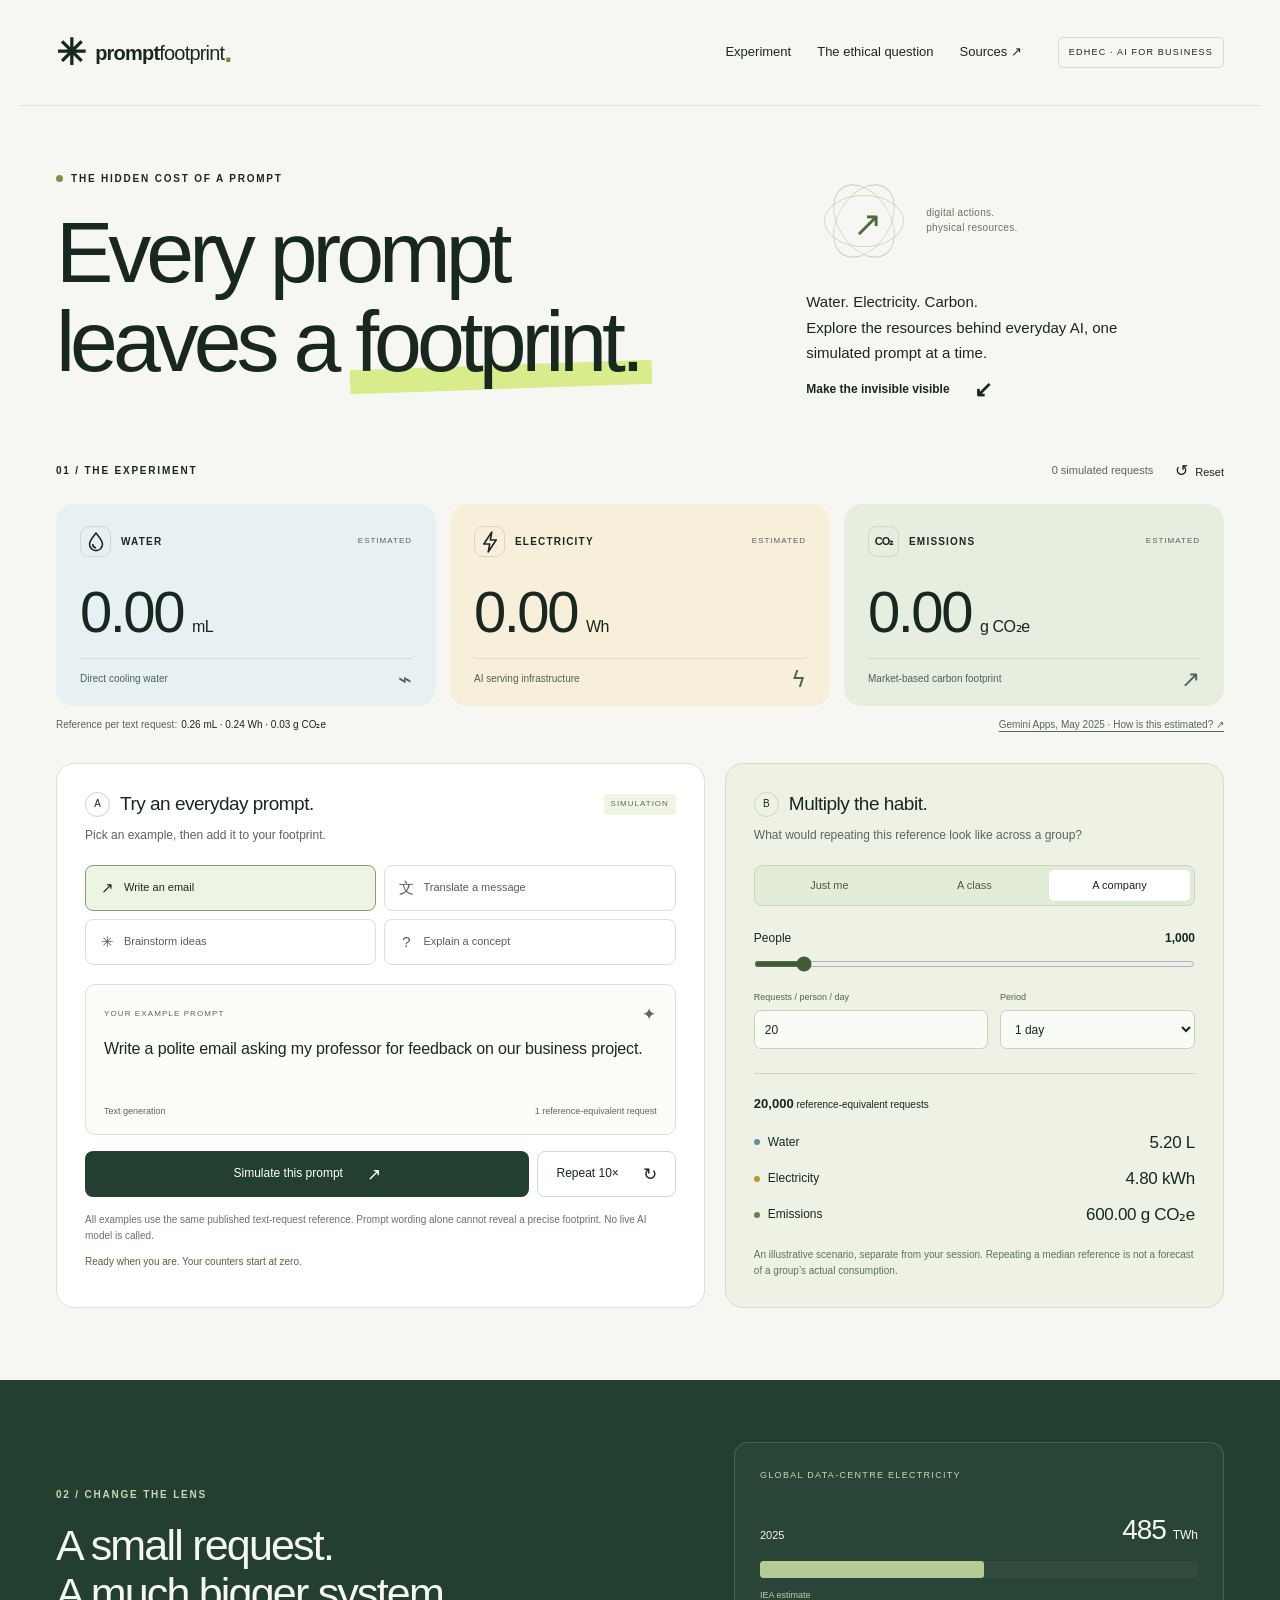
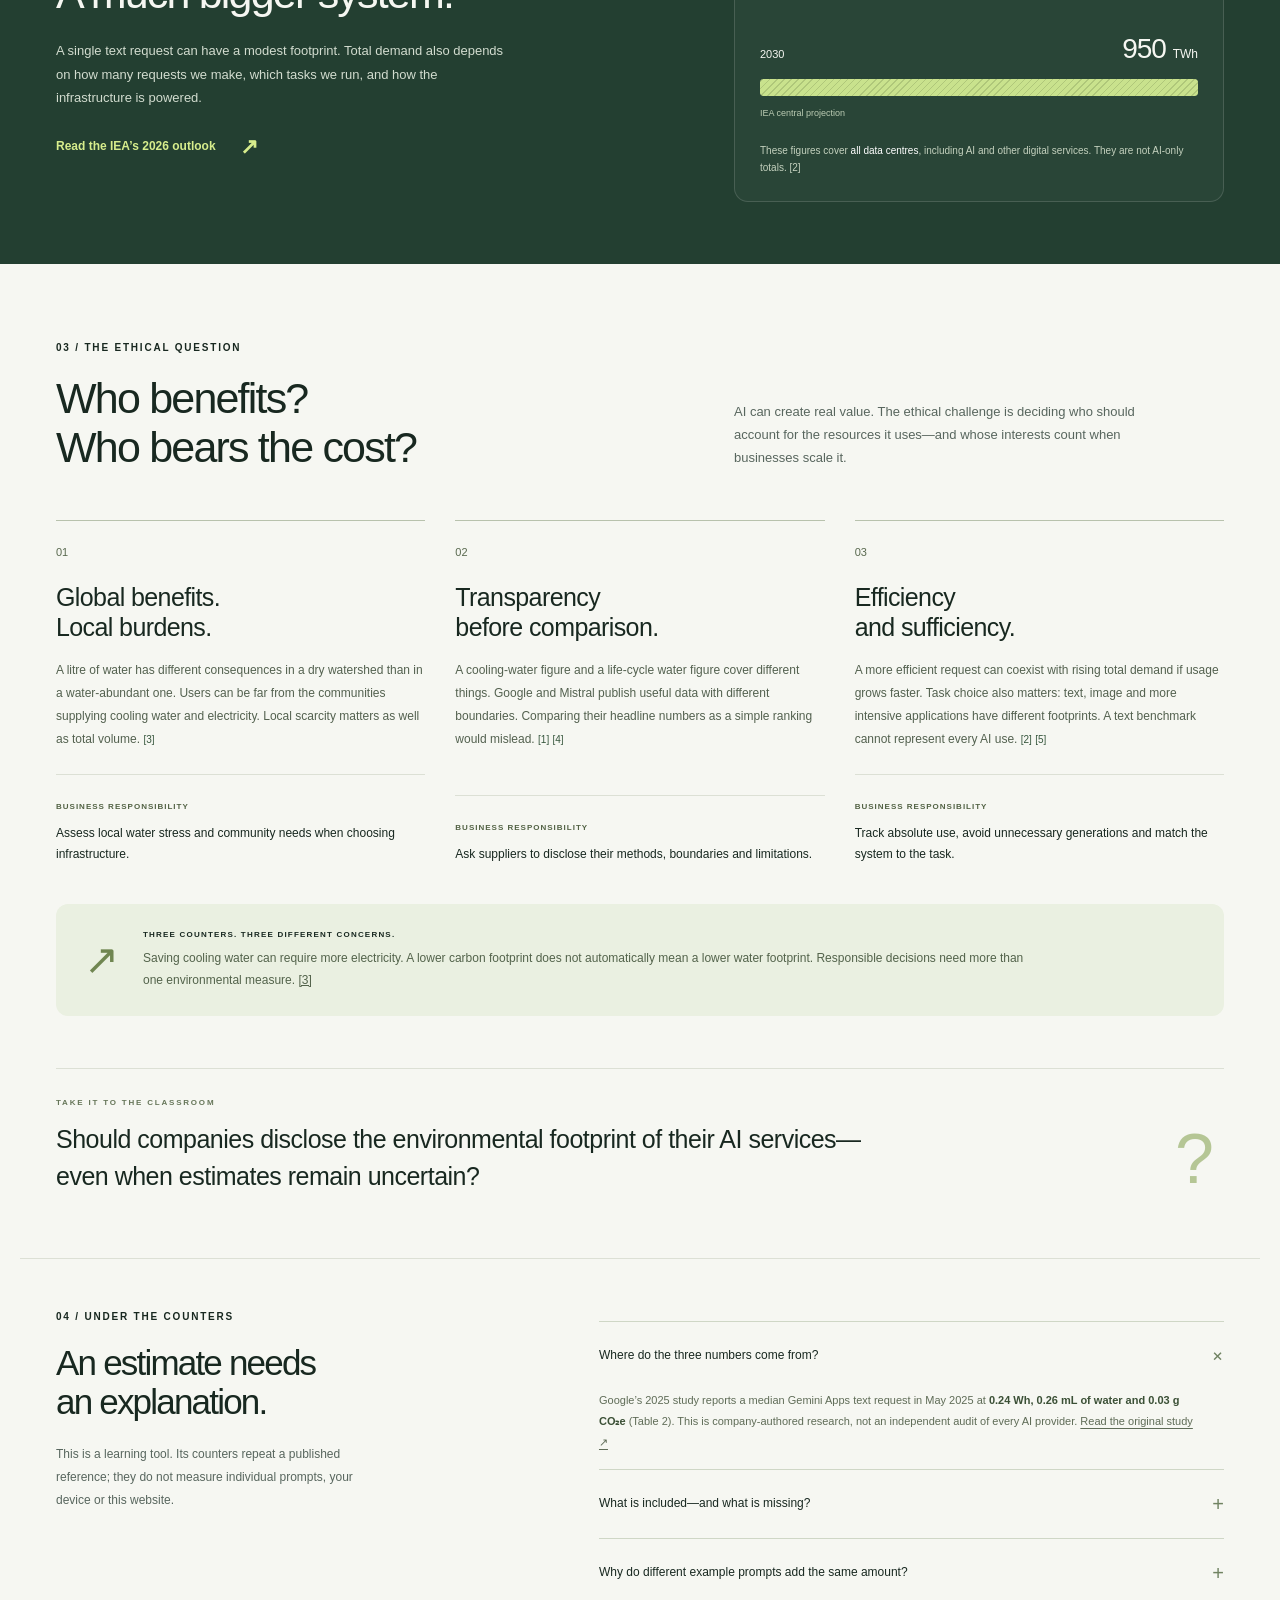
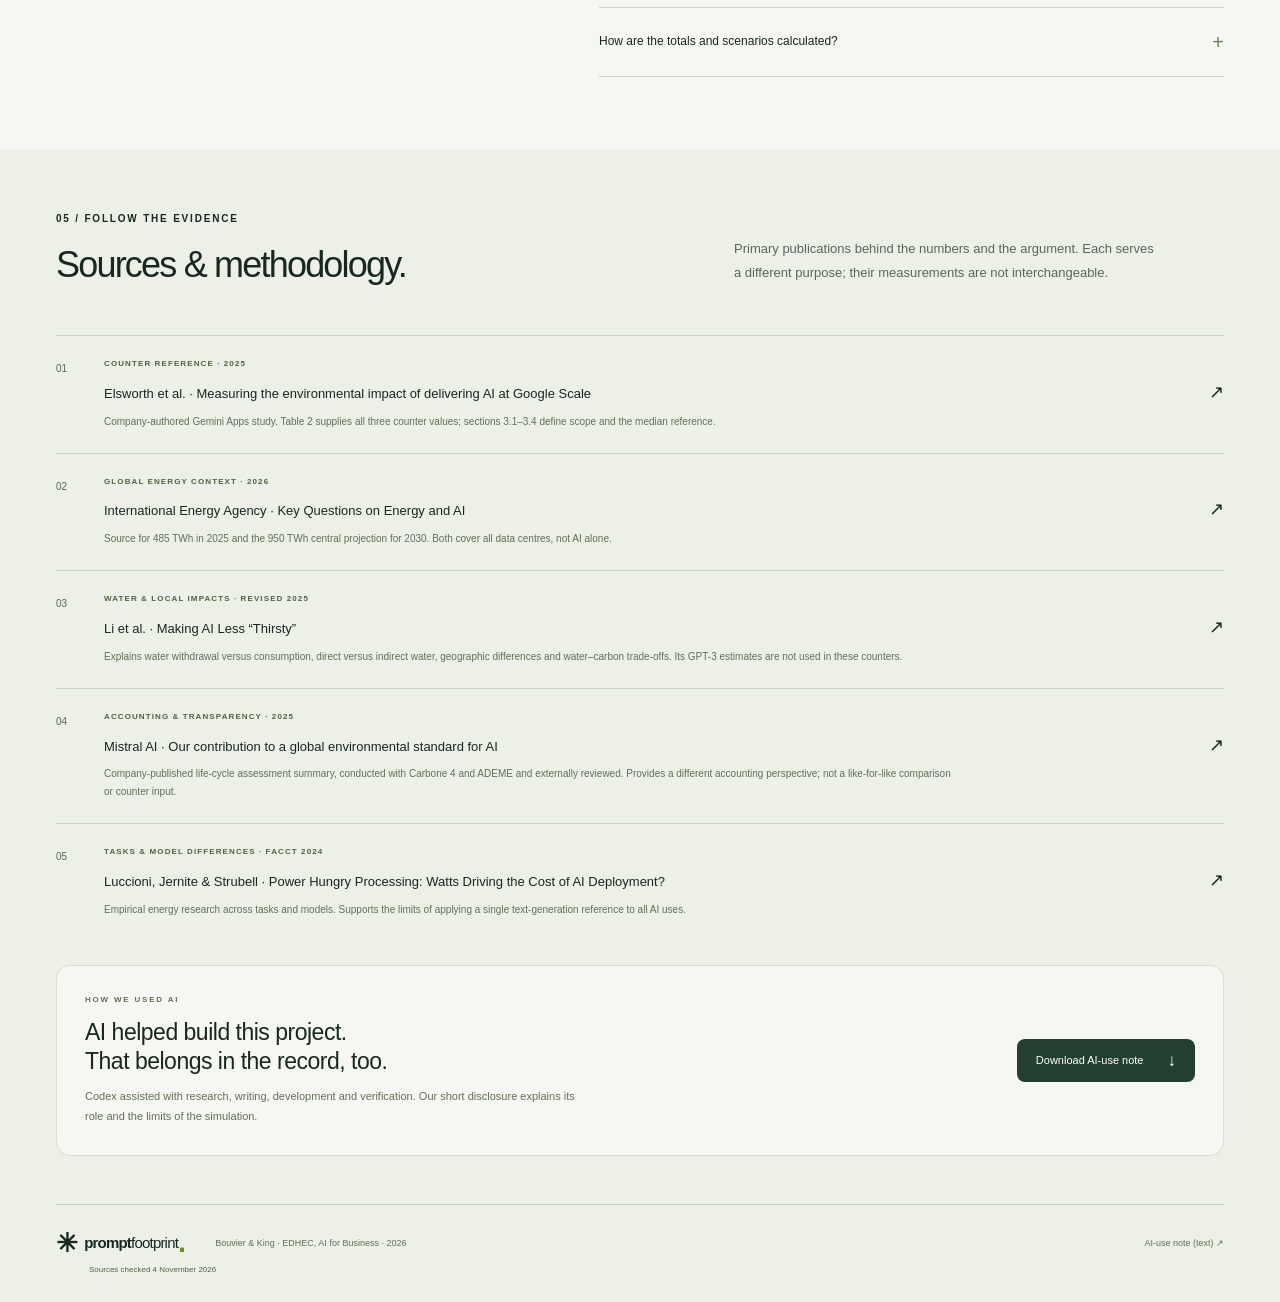
==== index.html @ df00128f "Build AI footprint ethics website with sourced scenario counters" ====
<!doctype html>
<html lang="en">
<head>
  <meta charset="utf-8">
  <meta name="viewport" content="width=device-width, initial-scale=1">
  <meta name="theme-color" content="#f6f7f2">
  <meta name="description" content="Explore the estimated water, electricity and carbon footprint of AI prompts. An interactive, research-based AI ethics project by Bouvier & King.">
  <title>The Hidden Cost of a Prompt — Bouvier & King</title>
  <link rel="icon" href="favicon.svg" type="image/svg+xml">
  <link rel="stylesheet" href="styles.css">
  <script src="app.js" defer></script>
</head>
<body>
  <a class="skip-link" href="#experiment">Skip to the experiment</a>
  <header class="site-header wrap">
    <a class="wordmark" href="#top" aria-label="Prompt Footprint, back to top"><span class="brand-mark" aria-hidden="true">✳</span> prompt<span class="wordmark-light">footprint</span><span class="brand-dot">.</span></a>
    <nav aria-label="Main navigation"><a href="#experiment">Experiment</a><a href="#ethics">The ethical question</a><a href="#sources">Sources <span aria-hidden="true">↗</span></a></nav>
    <span class="course-tag">EDHEC · AI FOR BUSINESS</span>
  </header>

  <main id="top">
    <section class="hero wrap" aria-labelledby="hero-title">
      <div class="hero-main"><div class="eyebrow"><span class="status-dot"></span> THE HIDDEN COST OF A PROMPT</div><h1 id="hero-title">Every prompt<br> leaves a <em>footprint.</em></h1></div>
      <div class="hero-aside"><div class="orbit-art" aria-hidden="true"><span class="orbit orbit-one"></span><span class="orbit orbit-two"></span><span class="orbit orbit-three"></span><span class="orbit-core">↗</span><span class="orbit-label">digital actions.<br> physical resources.</span></div><p>Water. Electricity. Carbon.<br> Explore the resources behind everyday AI, one simulated prompt at a time.</p><a class="text-link" href="#experiment">Make the invisible visible <span aria-hidden="true">↙</span></a></div>
    </section>

    <section class="experiment wrap" id="experiment" aria-labelledby="experiment-title">
      <div class="section-topline"><div><span class="eyebrow">01 / THE EXPERIMENT</span><h2 class="sr-only" id="experiment-title">Your simulated AI footprint</h2></div><div class="session-tools"><span><span id="request-count">0</span> simulated requests</span><button class="reset-button" id="reset-session" type="button"><span aria-hidden="true">↺</span> Reset</button></div></div>
      <div class="counter-grid" aria-label="Estimated session totals">
        <article class="counter water"><div class="counter-heading"><span class="icon-box"><svg viewBox="0 0 24 24" aria-hidden="true"><path d="M12 3C9 7 5.5 10.4 5.5 14.1a6.5 6.5 0 0 0 13 0C18.5 10.4 15 7 12 3Z"/><path d="M8.8 14.5c0 1.7 1.1 2.9 2.6 3.1"/></svg></span><span>WATER</span><span class="estimate-label">ESTIMATED</span></div><div class="counter-number"><span id="water-value">0.00</span><span id="water-unit" class="unit">mL</span></div><div class="counter-footer"><span>Direct cooling water</span><span class="counter-spark" aria-hidden="true">⌁</span></div></article>
        <article class="counter electricity"><div class="counter-heading"><span class="icon-box"><svg viewBox="0 0 24 24" aria-hidden="true"><path d="m13.8 2-8 12h5.9L10.2 22l8-12h-5.9L13.8 2Z"/></svg></span><span>ELECTRICITY</span><span class="estimate-label">ESTIMATED</span></div><div class="counter-number"><span id="energy-value">0.00</span><span id="energy-unit" class="unit">Wh</span></div><div class="counter-footer"><span>AI serving infrastructure</span><span class="counter-spark" aria-hidden="true">ϟ</span></div></article>
        <article class="counter carbon"><div class="counter-heading"><span class="icon-box co2-icon" aria-hidden="true">CO₂</span><span>EMISSIONS</span><span class="estimate-label">ESTIMATED</span></div><div class="counter-number"><span id="carbon-value">0.00</span><span id="carbon-unit" class="unit">g CO₂e</span></div><div class="counter-footer"><span>Market-based carbon footprint</span><span class="counter-spark" aria-hidden="true">↗</span></div></article>
      </div>
      <p class="benchmark-caption">Reference per text request: <b>0.26 mL · 0.24 Wh · 0.03 g CO₂e</b> <a href="#methodology">Gemini Apps, May 2025 · How is this estimated? <span aria-hidden="true">↗</span></a></p>

      <div class="experiment-layout">
        <div class="prompt-lab"><div class="lab-heading"><span class="mini-step">A</span><h3>Try an everyday prompt.</h3><span class="local-pill">SIMULATION</span></div><p class="lab-intro">Pick an example, then add it to your footprint.</p>
          <div class="prompt-options" role="group" aria-label="Example prompts"><button class="prompt-option selected" data-prompt="email" type="button" aria-pressed="true"><span aria-hidden="true">↗</span> Write an email</button><button class="prompt-option" data-prompt="translate" type="button" aria-pressed="false"><span aria-hidden="true">文</span> Translate a message</button><button class="prompt-option" data-prompt="ideas" type="button" aria-pressed="false"><span aria-hidden="true">✳</span> Brainstorm ideas</button><button class="prompt-option" data-prompt="explain" type="button" aria-pressed="false"><span aria-hidden="true">?</span> Explain a concept</button></div>
          <div class="prompt-display"><div class="prompt-display-top"><span>YOUR EXAMPLE PROMPT</span><span aria-hidden="true">✦</span></div><p id="prompt-text">Write a polite email asking my professor for feedback on our business project.</p><div class="prompt-display-bottom"><span>Text generation</span><span>1 reference-equivalent request</span></div></div>
          <div class="prompt-actions"><button class="button button-dark" id="simulate-prompt" type="button">Simulate this prompt <span aria-hidden="true">↗</span></button><button class="button button-outline" id="repeat-prompts" type="button">Repeat 10× <span aria-hidden="true">↻</span></button></div>
          <p class="lab-note">All examples use the same published text-request reference. Prompt wording alone cannot reveal a precise footprint. No live AI model is called.</p>
          <p class="activity-message" id="activity-message" role="status" aria-live="polite">Ready when you are. Your counters start at zero.</p>
        </div>

        <aside class="scale-panel" aria-labelledby="scale-title"><div class="lab-heading"><span class="mini-step">B</span><h3 id="scale-title">Multiply the habit.</h3></div><p class="lab-intro">What would repeating this reference look like across a group?</p>
          <div class="scale-presets" role="group" aria-label="Group size presets"><button type="button" data-people="1" aria-pressed="false">Just me</button><button type="button" data-people="40" aria-pressed="false">A class</button><button class="selected" type="button" data-people="1000" aria-pressed="true">A company</button></div>
          <div class="range-heading"><label for="people">People</label><output id="people-label" for="people">1,000</output></div><input type="range" id="people" min="1" max="10000" value="1000" step="1">
          <div class="scale-controls"><div><label for="daily-requests">Requests / person / day</label><input id="daily-requests" type="number" min="1" max="1000" step="1" value="20" inputmode="numeric"></div><div><label for="period">Period</label><select id="period"><option value="1">1 day</option><option value="30">30 days</option><option value="365">365 days</option></select></div></div>
          <div class="scenario-title"><span id="scenario-requests">20,000</span> reference-equivalent requests</div>
          <dl class="scenario-totals"><div><dt><span class="metric-dot water-dot"></span> Water</dt><dd id="scale-water">5.20 L</dd></div><div><dt><span class="metric-dot energy-dot"></span> Electricity</dt><dd id="scale-energy">4.80 kWh</dd></div><div><dt><span class="metric-dot carbon-dot"></span> Emissions</dt><dd id="scale-carbon">600.00 g CO₂e</dd></div></dl>
          <p class="scale-note">An illustrative scenario, separate from your session. Repeating a median reference is not a forecast of a group’s actual consumption.</p>
        </aside>
      </div>
      <noscript><p class="noscript-note">Enable JavaScript to use the counters. Published reference per median Gemini Apps text request: 0.26 mL cooling water, 0.24 Wh electricity and 0.03 g CO₂e. The explanations and sources below remain available.</p></noscript>
    </section>

    <section class="perspective-section" id="perspective"><div class="wrap perspective-layout"><div><span class="eyebrow">02 / CHANGE THE LENS</span><h2>A small request.<br> A much bigger system.</h2><p>A single text request can have a modest footprint. Total demand also depends on how many requests we make, which tasks we run, and how the infrastructure is powered.</p><a class="text-link" href="https://www.iea.org/reports/key-questions-on-energy-and-ai/executive-summary" target="_blank" rel="noopener noreferrer">Read the IEA’s 2026 outlook <span aria-hidden="true">↗</span></a></div><div class="context-chart"><div class="chart-title">GLOBAL DATA-CENTRE ELECTRICITY</div><div class="chart-row"><div class="chart-label"><span>2025</span><strong>485 <small>TWh</small></strong></div><div class="chart-track"><span style="width:51.05%"></span></div><span class="chart-caption">IEA estimate</span></div><div class="chart-row projected"><div class="chart-label"><span>2030</span><strong>950 <small>TWh</small></strong></div><div class="chart-track"><span style="width:100%"></span></div><span class="chart-caption">IEA central projection</span></div><p>These figures cover <b>all data centres</b>, including AI and other digital services. They are not AI-only totals. [2]</p></div></div></section>

    <section class="ethics-section wrap" id="ethics" aria-labelledby="ethics-title"><div class="section-heading"><div><span class="eyebrow">03 / THE ETHICAL QUESTION</span><h2 id="ethics-title">Who benefits?<br> Who bears the cost?</h2></div><p>AI can create real value. The ethical challenge is deciding who should account for the resources it uses—and whose interests count when businesses scale it.</p></div>
      <div class="ethics-grid"><article><span class="ethics-number">01</span><h3>Global benefits.<br> Local burdens.</h3><p>A litre of water has different consequences in a dry watershed than in a water-abundant one. Users can be far from the communities supplying cooling water and electricity. Local scarcity matters as well as total volume. <a href="#source-3" aria-label="See source 3">[3]</a></p><div class="ethical-action"><span>BUSINESS RESPONSIBILITY</span><p>Assess local water stress and community needs when choosing infrastructure.</p></div></article><article><span class="ethics-number">02</span><h3>Transparency<br> before comparison.</h3><p>A cooling-water figure and a life-cycle water figure cover different things. Google and Mistral publish useful data with different boundaries. Comparing their headline numbers as a simple ranking would mislead. <a href="#source-1" aria-label="See source 1">[1]</a> <a href="#source-4" aria-label="See source 4">[4]</a></p><div class="ethical-action"><span>BUSINESS RESPONSIBILITY</span><p>Ask suppliers to disclose their methods, boundaries and limitations.</p></div></article><article><span class="ethics-number">03</span><h3>Efficiency<br> and sufficiency.</h3><p>A more efficient request can coexist with rising total demand if usage grows faster. Task choice also matters: text, image and more intensive applications have different footprints. A text benchmark cannot represent every AI use. <a href="#source-2" aria-label="See source 2">[2]</a> <a href="#source-5" aria-label="See source 5">[5]</a></p><div class="ethical-action"><span>BUSINESS RESPONSIBILITY</span><p>Track absolute use, avoid unnecessary generations and match the system to the task.</p></div></article></div>
      <div class="takeaway"><span class="takeaway-symbol" aria-hidden="true">↗</span><div><span class="eyebrow">THREE COUNTERS. THREE DIFFERENT CONCERNS.</span><p>Saving cooling water can require more electricity. A lower carbon footprint does not automatically mean a lower water footprint. Responsible decisions need more than one environmental measure. <a href="#source-3">[3]</a></p></div></div>
      <div class="discussion"><span class="eyebrow">TAKE IT TO THE CLASSROOM</span><p>Should companies disclose the environmental footprint of their AI services—even when estimates remain uncertain?</p><span class="discussion-end" aria-hidden="true">?</span></div>
    </section>

    <section class="method-section wrap" id="methodology" aria-labelledby="method-title"><div class="method-intro"><span class="eyebrow">04 / UNDER THE COUNTERS</span><h2 id="method-title">An estimate needs<br> an explanation.</h2><p>This is a learning tool. Its counters repeat a published reference; they do not measure individual prompts, your device or this website.</p></div><div class="method-details"><details open><summary>Where do the three numbers come from?<span aria-hidden="true">+</span></summary><div class="details-body"><p>Google’s 2025 study reports a median Gemini Apps text request in May 2025 at <b>0.24 Wh, 0.26 mL of water and 0.03 g CO₂e</b> (Table 2). This is company-authored research, not an independent audit of every AI provider. <a href="https://arxiv.org/html/2508.15734v1#S4.T2" target="_blank" rel="noopener noreferrer">Read the original study ↗</a></p></div></details><details><summary>What is included—and what is missing?<span aria-hidden="true">+</span></summary><div class="details-body"><ul><li><b>Electricity:</b> serving accelerators, CPU, memory, idle capacity and data-centre overhead.</li><li><b>Water:</b> direct freshwater consumption for cooling. Electricity-generation and manufacturing water are excluded.</li><li><b>CO₂e:</b> market-based electricity emissions, plus allocated hardware and direct emissions under the study’s method. It is not a location-based grid reading. CO₂e expresses greenhouse gases as carbon-dioxide equivalents.</li><li><b>Outside this reference:</b> training, storage, external networks and user devices. It is not a full life-cycle footprint.</li></ul><p>See sections 3.1–3.3 of source <a href="#source-1">[1]</a>.</p></div></details><details><summary>Why do different example prompts add the same amount?<span aria-hidden="true">+</span></summary><div class="details-body"><p>The examples illustrate everyday uses; they have not been individually measured. Actual resource use varies with model, response length, hardware, location and other conditions. We therefore apply the same clearly labelled text-request reference to each simulated generation, rather than inventing precise costs from its wording.</p><p>Image, video and intensive reasoning tasks are outside this simulator’s benchmark. <a href="#source-5">[5]</a></p></div></details><details><summary>How are the totals and scenarios calculated?<span aria-hidden="true">+</span></summary><div class="details-body"><p><b>Session total = simulated requests × reference per request.</b><br> <b>Group scenario = people × daily requests × days × reference per request.</b></p><p>The reference is a median, not a mean. Multiplying it describes a hypothetical set of reference-equivalent requests; it does not predict actual aggregate use. Rounded source values also limit precision. “Repeat 10×” represents ten separate requests.</p><p>Units convert automatically: 1,000 mL = 1 L; 1,000 Wh = 1 kWh; 1,000 g CO₂e = 1 kg CO₂e. Water and carbon use their published reference values, rather than being recalculated from electricity using an unsupported conversion factor.</p></div></details></div></section>

    <section class="sources-section" id="sources" aria-labelledby="sources-title"><div class="wrap"><div class="section-heading"><div><span class="eyebrow">05 / FOLLOW THE EVIDENCE</span><h2 id="sources-title">Sources & methodology.</h2></div><p>Primary publications behind the numbers and the argument. Each serves a different purpose; their measurements are not interchangeable.</p></div><ol class="source-list"><li id="source-1"><span class="source-index">01</span><div><span class="source-type">COUNTER REFERENCE · 2025</span><a href="https://arxiv.org/html/2508.15734v1" target="_blank" rel="noopener noreferrer">Elsworth et al. · Measuring the environmental impact of delivering AI at Google Scale <span aria-hidden="true">↗</span></a><p>Company-authored Gemini Apps study. Table 2 supplies all three counter values; sections 3.1–3.4 define scope and the median reference.</p></div></li><li id="source-2"><span class="source-index">02</span><div><span class="source-type">GLOBAL ENERGY CONTEXT · 2026</span><a href="https://www.iea.org/reports/key-questions-on-energy-and-ai/executive-summary" target="_blank" rel="noopener noreferrer">International Energy Agency · Key Questions on Energy and AI <span aria-hidden="true">↗</span></a><p>Source for 485 TWh in 2025 and the 950 TWh central projection for 2030. Both cover all data centres, not AI alone.</p></div></li><li id="source-3"><span class="source-index">03</span><div><span class="source-type">WATER & LOCAL IMPACTS · REVISED 2025</span><a href="https://arxiv.org/html/2304.03271v5" target="_blank" rel="noopener noreferrer">Li et al. · Making AI Less “Thirsty” <span aria-hidden="true">↗</span></a><p>Explains water withdrawal versus consumption, direct versus indirect water, geographic differences and water–carbon trade-offs. Its GPT-3 estimates are not used in these counters.</p></div></li><li id="source-4"><span class="source-index">04</span><div><span class="source-type">ACCOUNTING & TRANSPARENCY · 2025</span><a href="https://mistral.ai/news/our-contribution-to-a-global-environmental-standard-for-ai/" target="_blank" rel="noopener noreferrer">Mistral AI · Our contribution to a global environmental standard for AI <span aria-hidden="true">↗</span></a><p>Company-published life-cycle assessment summary, conducted with Carbone 4 and ADEME and externally reviewed. Provides a different accounting perspective; not a like-for-like comparison or counter input.</p></div></li><li id="source-5"><span class="source-index">05</span><div><span class="source-type">TASKS & MODEL DIFFERENCES · FACCT 2024</span><a href="https://arxiv.org/abs/2311.16863" target="_blank" rel="noopener noreferrer">Luccioni, Jernite & Strubell · Power Hungry Processing: Watts Driving the Cost of AI Deployment? <span aria-hidden="true">↗</span></a><p>Empirical energy research across tasks and models. Supports the limits of applying a single text-generation reference to all AI uses.</p></div></li></ol>
      <div class="disclosure-card"><div><span class="eyebrow">HOW WE USED AI</span><h3>AI helped build this project.<br> That belongs in the record, too.</h3><p>Codex assisted with research, writing, development and verification. Our short disclosure explains its role and the limits of the simulation.</p></div><a class="button button-dark" href="Bouvier_King_Ethics_AI_Use.pdf" download>Download AI-use note <span aria-hidden="true">↓</span></a></div>
      <footer class="site-footer"><a class="wordmark" href="#top"><span class="brand-mark" aria-hidden="true">✳</span> prompt<span class="wordmark-light">footprint</span><span class="brand-dot">.</span></a><p>Bouvier & King · EDHEC, AI for Business · 2026</p><a href="Bouvier_King_Ethics_AI_Use.txt" download>AI-use note (text) ↗</a><span class="footer-date">Sources checked 4 November 2026</span></footer>
    </div></section>
  </main>
  <div class="sr-only" id="counter-announcement" role="status" aria-live="polite" aria-atomic="true"></div>
</body>
</html>
---- styles.css ----
@charset "UTF-8";
:root{--paper:#f6f7f2;--ink:#182820;--muted:#58665e;--green:#d7ed8c;--forest:#233f31;--line:#dce0d5;--water:#e7f1f4;--energy:#f7efda;--carbon:#e6eedf;--radius:18px;--sans:Arial,Helvetica,sans-serif}
*{box-sizing:border-box}html{scroll-behavior:smooth;scroll-padding-top:28px}body{margin:0;background:var(--paper);color:var(--ink);font-family:var(--sans);font-size:15px;line-height:1.6;-webkit-font-smoothing:antialiased}button,input,select{font:inherit}button,a,input,select{-webkit-tap-highlight-color:transparent}button,a{touch-action:manipulation}a{color:inherit}button{cursor:pointer}button:focus-visible,a:focus-visible,input:focus-visible,select:focus-visible,summary:focus-visible{outline:3px solid #43694f;outline-offset:5px}button:disabled{cursor:default}svg{width:24px;height:24px;fill:none;stroke:currentColor;stroke-width:1.6;stroke-linecap:round;stroke-linejoin:round}.wrap{max-width:1240px;margin:0 auto;padding-left:36px;padding-right:36px}.site-header{height:106px;display:flex;align-items:center;gap:36px;border-bottom:1px solid var(--line)}.wordmark{display:inline-flex;align-items:center;white-space:nowrap;text-decoration:none;font-weight:700;font-size:20px;letter-spacing:-.8px;line-height:1.2}.brand-mark{font-size:36px;margin-right:10px;line-height:1}.wordmark-light{font-weight:400}.brand-dot{color:#728b33;font-size:29px;line-height:.8}.site-header nav{display:flex;gap:26px;margin-left:auto;font-size:13px}.site-header nav a{text-decoration:none}.site-header nav a:hover{text-decoration:underline;text-underline-offset:5px}.course-tag{font-size:9px;letter-spacing:1.2px;border:1px solid #d6dbcf;padding:7px 10px;border-radius:5px;white-space:nowrap}.hero{display:grid;grid-template-columns:1.7fr 1fr;gap:40px;padding-top:65px;padding-bottom:52px}.eyebrow{font-size:10px;font-weight:700;letter-spacing:1.8px;display:flex;align-items:center;gap:8px;line-height:1.5}.status-dot{height:7px;width:7px;display:inline-block;border-radius:50%;background:#7a9440}.hero h1{font-size:clamp(56px,6.8vw,86px);line-height:1.04;letter-spacing:-5px;font-weight:500;margin:22px 0 8px}.hero h1 em{font-style:normal;position:relative;isolation:isolate;white-space:nowrap}.hero h1 em:after{content:"";position:absolute;bottom:0;left:-5px;right:-12px;transform:rotate(-2deg);height:25%;background:var(--green);z-index:-1}.hero-aside{padding-top:0;display:flex;flex-direction:column;align-items:flex-start;justify-content:flex-end}.hero-aside>p{font-size:15px;line-height:1.7;max-width:315px;margin:13px 0}.text-link{display:inline-flex;gap:24px;align-items:center;text-decoration:none;font-size:12px;font-weight:700}.text-link:hover{gap:30px}.text-link span{font-size:22px;line-height:1}.orbit-art{position:relative;width:280px;height:105px;align-self:flex-start}.orbit{position:absolute;border:1px solid #c6d0bc;border-radius:50%;width:80px;height:80px;left:18px;top:10px;transform:rotate(-32deg) scaleX(.65)}.orbit-two{transform:rotate(32deg) scaleX(.65)}.orbit-three{transform:rotate(90deg) scaleX(.65)}.orbit-core{position:absolute;left:47px;top:25px;font-size:35px;color:#4c6d3a}.orbit-label{position:absolute;left:120px;top:34px;font-size:10px;line-height:1.5;letter-spacing:.3px;color:#67765e}.section-topline{display:flex;align-items:center;justify-content:space-between;margin-bottom:16px}.session-tools{display:flex;gap:22px;align-items:center;font-size:11px;color:var(--muted)}.reset-button{border:0;background:none;font-size:11px;padding:5px 0;color:var(--ink)}.reset-button span{font-size:16px;margin-right:4px}.counter-grid{display:grid;grid-template-columns:repeat(3,1fr);gap:14px;position:sticky;top:12px;z-index:5}.counter-grid:before{content:"";position:absolute;inset:-8px;background:var(--paper);border-radius:20px;z-index:-1}.counter{padding:22px 24px 15px;border-radius:var(--radius);position:relative;overflow:hidden}.water{background:var(--water)}.electricity{background:var(--energy)}.carbon{background:var(--carbon)}.counter-heading{display:flex;align-items:center;gap:10px;font-size:10px;letter-spacing:1.2px;font-weight:700}.icon-box{display:flex;align-items:center;justify-content:center;height:31px;width:31px;border:1px solid #18282020;border-radius:9px}.co2-icon{font-size:11px;letter-spacing:-1px}.estimate-label{margin-left:auto;font-size:8px;letter-spacing:1px;font-weight:400;color:#52635a}.counter-number{display:flex;align-items:baseline;gap:9px;font-size:58px;line-height:1.2;font-weight:400;letter-spacing:-2.5px;font-variant-numeric:tabular-nums;margin:20px 0 11px;white-space:nowrap}.unit{font-size:16px;letter-spacing:-.4px;font-weight:400}.counter-footer{display:flex;justify-content:space-between;border-top:1px solid #18282018;padding-top:9px;font-size:10px;color:#4e625a;align-items:center}.counter-spark{font-size:23px;line-height:1}.benchmark-caption{font-size:10px;color:var(--muted);display:flex;flex-wrap:wrap;gap:4px;margin:11px 0 30px}.benchmark-caption b{font-weight:400;color:var(--ink)}.benchmark-caption a{margin-left:auto;text-underline-offset:3px}.experiment-layout{display:grid;grid-template-columns:1.3fr 1fr;gap:20px}.prompt-lab{background:#fff;border:1px solid var(--line);border-radius:var(--radius);padding:28px}.lab-heading{display:flex;align-items:center;gap:10px}.lab-heading h3{font-size:19px;letter-spacing:-.5px;font-weight:500;line-height:1.3;margin:0}.mini-step{font-size:10px;border:1px solid #cdd4c7;width:25px;height:25px;display:flex;align-items:center;justify-content:center;border-radius:50%;flex-shrink:0}.local-pill{font-size:8px;letter-spacing:1px;margin-left:auto;color:#5d6d58;background:#f0f5e7;border-radius:4px;padding:4px 7px}.lab-intro{font-size:12px;color:var(--muted);margin:9px 0 20px}.prompt-options{display:grid;grid-template-columns:1fr 1fr;gap:8px}.prompt-option{display:flex;align-items:center;gap:8px;border:1px solid var(--line);background:transparent;text-align:left;color:#526157;border-radius:8px;padding:10px 12px;font-size:11px;transition:background .15s,border-color .15s}.prompt-option span{font-size:15px;width:18px;text-align:center}.prompt-option:hover{background:#f2f5ee}.prompt-option.selected{color:var(--ink);background:#eef4e4;border-color:#8b9e6a}.prompt-display{border:1px solid var(--line);border-radius:10px;margin:19px 0 16px;padding:16px 18px;background:#fcfcf9;min-height:148px}.prompt-display-top{display:flex;justify-content:space-between;align-items:center;font-size:8px;letter-spacing:1.1px;color:#59694f}.prompt-display-top>span:last-child{font-size:17px}.prompt-display>p{font-size:16px;letter-spacing:-.15px;line-height:1.55;margin:9px 0 17px;min-height:50px}.prompt-display-bottom{display:flex;justify-content:space-between;color:#59694f;font-size:9px}.prompt-actions{display:flex;gap:8px}.button{display:inline-flex;gap:24px;align-items:center;justify-content:center;padding:12px 18px;border-radius:8px;border:1px solid transparent;text-decoration:none;font-size:12px;line-height:1.6;font-weight:500;transition:background .15s,transform .15s}.button:active{transform:translateY(1px)}.button>span{font-size:17px;line-height:1}.button-dark{background:var(--forest);color:#fff}.button-dark:hover{background:#365640}.button-outline{border-color:#d2d8cb;background:#fff;color:var(--ink)}.button-outline:hover{background:#f0f4e8}#simulate-prompt{flex:1}.lab-note{font-size:10px;line-height:1.65;color:#687365;margin:15px 0 0}.activity-message{font-size:10px;color:#52663f;margin:9px 0 0;min-height:17px}.scale-panel{border:1px solid #d4ddc7;background:#edf2e4;border-radius:var(--radius);padding:28px}.scale-presets{display:flex;gap:4px;padding:4px;border:1px solid #cbd5bd;background:#e3ebd9;border-radius:8px;margin-bottom:23px}.scale-presets button{flex:1;border:0;background:none;border-radius:5px;color:#4b5d44;padding:7px 5px;font-size:11px}.scale-presets button.selected{background:#fff;color:var(--ink);box-shadow:0 1px 3px #0000000a}.range-heading{display:flex;justify-content:space-between;font-size:12px}.range-heading output{font-weight:700;font-variant-numeric:tabular-nums}input[type="range"]{width:100%;margin:12px 0 23px;accent-color:#3e5e37;cursor:pointer;height:6px}.scale-controls{display:grid;grid-template-columns:1.2fr 1fr;gap:12px}.scale-controls label{display:block;font-size:9px;color:#53624c;margin-bottom:6px}.scale-controls input,.scale-controls select{width:100%;background:#f9fbf5;border:1px solid #c8d3bc;border-radius:7px;color:var(--ink);font-size:12px;padding:9px 10px;height:39px}.scenario-title{font-size:10px;border-top:1px solid #cad4bd;padding-top:20px;margin-top:24px}.scenario-title>span{font-size:13px;font-weight:700}.scenario-totals{margin:14px 0}.scenario-totals>div{display:flex;align-items:center;justify-content:space-between;margin-bottom:9px;gap:10px}.scenario-totals dt{display:flex;align-items:center;gap:8px;font-size:12px}.scenario-totals dd{font-size:17px;letter-spacing:-.3px;font-variant-numeric:tabular-nums;margin:0;text-align:right}.metric-dot{height:6px;width:6px;border-radius:50%;display:inline-block}.water-dot{background:#5d8f9d}.energy-dot{background:#bd963a}.carbon-dot{background:#68814b}.scale-note{font-size:10px;color:#627157;line-height:1.6;margin:19px 0 0}.perspective-section{background:var(--forest);color:#f6f7f2;margin-top:72px;padding:62px 0}.perspective-layout{display:grid;grid-template-columns:1.2fr 1fr;gap:90px;align-items:center}.perspective-section .eyebrow{color:#c7d8b1}h2{font-size:43px;font-weight:400;line-height:1.12;letter-spacing:-1.8px;margin:19px 0 22px}.perspective-layout>div:first-child>p{font-size:13px;line-height:1.8;max-width:450px;color:#d2dccf}.perspective-layout .text-link{color:#d7ed8c;margin-top:13px}.context-chart{background:#ffffff08;border:1px solid #ffffff24;border-radius:14px;padding:25px}.chart-title{font-size:9px;letter-spacing:1.3px;color:#c7d8b1;margin-bottom:25px}.chart-row+.chart-row{margin-top:22px}.chart-label{display:flex;justify-content:space-between;align-items:baseline;font-size:11px}.chart-label strong{font-size:28px;font-weight:400;letter-spacing:-1px}.chart-label small{font-size:12px;letter-spacing:0}.chart-track{height:17px;background:#ffffff0a;border-radius:3px;margin:8px 0 3px;overflow:hidden}.chart-track>span{background:#b5ca95;height:100%;display:block;border-radius:3px}.projected .chart-track>span{background:repeating-linear-gradient(-45deg,#c9e28d,#c9e28d 4px,#afc77a 4px,#afc77a 5px)}.chart-caption{font-size:9px;color:#bbcbb3}.context-chart>p{font-size:10px;color:#c4d1be;line-height:1.7;margin:19px 0 0}.context-chart b{color:#fff;font-weight:400}.ethics-section{padding-top:76px;padding-bottom:64px}.section-heading{display:grid;grid-template-columns:1.2fr 1fr;gap:90px;align-items:end}.section-heading>p{font-size:13px;color:var(--muted);max-width:420px;line-height:1.8;margin:0 0 23px}.ethics-grid{display:grid;grid-template-columns:repeat(3,1fr);gap:30px;margin-top:27px}.ethics-grid article{padding:23px 0 0;border-top:1px solid #b8c2ad;display:flex;flex-direction:column}.ethics-number{font-size:11px;color:#59694f;margin-bottom:21px}.ethics-grid h3{font-size:25px;line-height:1.2;letter-spacing:-.6px;font-weight:400;margin:0 0 17px}.ethics-grid article>p{font-size:12px;line-height:1.9;color:#53614f;margin:0 0 24px;flex:1}.ethics-grid a{font-size:10px;text-decoration:none;color:#36563d}.ethical-action{border-top:1px solid var(--line);padding-top:17px}.ethical-action>span{font-size:8px;font-weight:700;letter-spacing:1px;color:#526244}.ethical-action>p{font-size:12px;line-height:1.7;margin:7px 0 0}.takeaway{display:flex;gap:24px;align-items:center;background:#eaf0e1;padding:25px 28px;border-radius:12px;margin-top:40px}.takeaway-symbol{font-size:42px;font-weight:400;color:#708651;line-height:1}.takeaway .eyebrow{font-size:8px;letter-spacing:1.2px}.takeaway p{font-size:12px;color:#53634b;line-height:1.8;margin:7px 0 0;max-width:900px}.discussion{position:relative;margin-top:52px;border-top:1px solid var(--line);padding:28px 70px 0 0}.discussion .eyebrow{font-size:8px;color:#667659}.discussion>p{font-size:25px;letter-spacing:-.5px;line-height:1.45;max-width:850px;margin:12px 0 0}.discussion-end{position:absolute;right:10px;bottom:0;font-size:70px;color:#b5c695;line-height:1}.method-section{display:grid;grid-template-columns:1fr 1.35fr;gap:80px;padding-top:50px;padding-bottom:72px;border-top:1px solid var(--line)}.method-intro h2{font-size:35px}.method-intro p{font-size:12px;color:var(--muted);max-width:310px;line-height:1.9}.method-details{padding-top:12px}.method-details details{border-top:1px solid #cfd7c6}.method-details details:last-child{border-bottom:1px solid #cfd7c6}.method-details summary{list-style:none;font-size:12px;cursor:pointer;padding:18px 0;display:flex;align-items:center;justify-content:space-between;gap:15px}.method-details summary::-webkit-details-marker{display:none}.method-details summary>span{font-size:20px;color:#708362;transition:transform .15s}.method-details details[open] summary>span{transform:rotate(45deg)}.details-body{font-size:11px;line-height:1.9;color:#5f6c57;padding:0 24px 16px 0}.details-body p{margin:0 0 10px}.details-body p:last-child{margin-bottom:0}.details-body ul{padding-left:17px;margin-top:0}.details-body li{margin-bottom:8px}.details-body a{text-underline-offset:3px}.details-body b{font-weight:700;color:#3b5036}.sources-section{background:#ecf0e6;padding-top:62px}.sources-section h2{font-size:36px}.source-list{padding:0;list-style:none;margin:28px 0 0}.source-list li{display:flex;gap:25px;border-top:1px solid #ccd5c3;padding:22px 0;scroll-margin-top:25px}.source-index{font-size:10px;padding-top:3px;color:#59694f;min-width:23px}.source-list li>div{flex:1}.source-type{font-size:8px;font-weight:700;letter-spacing:1.1px;color:#526244;display:block;margin-bottom:7px}.source-list a{font-size:13px;line-height:1.6;text-decoration:none;display:flex;align-items:baseline;gap:24px;justify-content:space-between;font-weight:500}.source-list a:hover{text-decoration:underline;text-underline-offset:4px}.source-list a>span{font-size:18px}.source-list p{font-size:10px;line-height:1.8;color:#627057;margin:6px 40px 0 0;max-width:850px}.disclosure-card{margin:24px 0 48px;background:var(--paper);border:1px solid #d6ddce;border-radius:14px;padding:28px;display:flex;justify-content:space-between;align-items:center;gap:35px}.disclosure-card .eyebrow{font-size:8px;color:#627057}.disclosure-card h3{font-size:23px;line-height:1.25;font-weight:400;letter-spacing:-.5px;margin:12px 0}.disclosure-card p{font-size:11px;line-height:1.8;color:#627057;max-width:500px;margin:0}.disclosure-card .button{white-space:nowrap;font-size:11px}.site-footer{border-top:1px solid #ccd5c3;padding:25px 0;display:flex;flex-wrap:wrap;align-items:center;column-gap:30px;row-gap:8px}.site-footer .wordmark{font-size:15px}.site-footer .brand-mark{font-size:26px;margin-right:7px}.site-footer p,.site-footer>a:not(.wordmark){font-size:9px;color:#617056;margin:0}.site-footer>a:not(.wordmark){margin-left:auto;text-decoration:none}.footer-date{width:100%;font-size:8px;color:#526244;padding-left:33px}.counter.flash{animation:counterFlash .45s ease-out}.noscript-note{padding:20px;border:1px solid #bac9a8;font-size:13px}.sr-only{position:absolute;width:1px;height:1px;padding:0;margin:-1px;overflow:hidden;clip:rect(0,0,0,0);white-space:nowrap;border:0}.skip-link{position:absolute;top:-100px;left:15px;z-index:10;background:var(--forest);color:#fff;padding:10px}.skip-link:focus{top:15px}@keyframes counterFlash{0%{box-shadow:inset 0 0 0 2px #73944b}100%{box-shadow:inset 0 0 0 2px transparent}}
@media(min-width:1400px){.hero{padding-top:74px;padding-bottom:63px}}
@media(max-width:1050px){.course-tag{display:none}.hero h1{font-size:72px}.hero{grid-template-columns:1.6fr 1fr}.counter{padding:20px}.counter-number{font-size:50px}.counter-heading{gap:7px;font-size:9px}.estimate-label{font-size:7px;letter-spacing:.5px}.experiment-layout{grid-template-columns:1.2fr 1fr;gap:16px}.prompt-lab,.scale-panel{padding:23px}.prompt-option{font-size:10px;padding:10px}.perspective-layout,.section-heading{gap:55px}.method-section{gap:45px}.site-footer{column-gap:20px}.disclosure-card .button{gap:15px;padding:12px}}
@media(max-width:800px){.wrap{padding-left:24px;padding-right:24px}.site-header{height:83px;gap:20px}.site-header nav{gap:18px;font-size:11px}.wordmark{font-size:18px}.brand-mark{font-size:30px}.hero{padding-top:44px;padding-bottom:37px;gap:20px;grid-template-columns:1.45fr 1fr}.hero h1{font-size:58px;letter-spacing:-3.5px}.hero-aside>p{font-size:12px}.hero-aside .text-link{font-size:10px;gap:15px}.orbit-art{transform:scale(.85);transform-origin:left bottom;height:85px;width:230px}.eyebrow{font-size:8px;letter-spacing:1.3px}.counter{padding:16px}.counter-number{font-size:43px;margin:16px 0 11px}.unit{font-size:12px}.counter-heading{font-size:8px;gap:6px;letter-spacing:.7px}.icon-box{width:27px;height:27px}.icon-box svg{width:20px;height:20px}.estimate-label{display:none}.counter-footer{font-size:9px;line-height:1.4;min-height:30px}.counter-spark{font-size:18px}.benchmark-caption{font-size:9px}.benchmark-caption a{margin-left:0;width:100%;margin-top:2px}.experiment-layout{grid-template-columns:1fr 1fr;gap:14px}.prompt-lab,.scale-panel{padding:20px}.lab-heading h3{font-size:16px}.local-pill{display:none}.lab-intro{font-size:11px}.prompt-options{grid-template-columns:1fr 1fr;gap:5px}.prompt-option{font-size:9px;gap:3px;padding:8px 5px}.prompt-option span{font-size:12px;width:15px;flex-shrink:0}.prompt-display{padding:13px;min-height:160px}.prompt-display>p{font-size:14px}.prompt-display-bottom{font-size:8px;gap:10px}.prompt-actions{flex-wrap:wrap}.button{font-size:11px;padding:10px 13px}.prompt-actions .button-outline{width:100%;justify-content:center}.scale-controls{grid-template-columns:1fr;gap:9px}.scale-note{font-size:9px}.scenario-title{margin-top:20px;padding-top:17px}.scenario-totals dd{font-size:15px}.scenario-totals dt{font-size:11px}.perspective-section{margin-top:48px;padding:42px 0}.perspective-layout{gap:35px;grid-template-columns:1fr 1fr}.perspective-layout h2{font-size:34px}.perspective-layout>div:first-child>p{font-size:11px}.context-chart{padding:20px}.chart-title{font-size:8px;letter-spacing:.8px}.ethics-section{padding-top:50px;padding-bottom:45px}.section-heading{gap:40px;grid-template-columns:1fr 1fr}.section-heading h2{font-size:35px}.section-heading>p{font-size:11px}.ethics-grid{gap:20px;margin-top:15px}.ethics-grid h3{font-size:21px}.ethics-grid article>p{font-size:11px}.ethical-action>span{font-size:7px}.ethical-action>p{font-size:11px}.takeaway{padding:22px;gap:20px}.discussion>p{font-size:23px}.method-section{gap:35px;padding-top:40px;padding-bottom:45px;grid-template-columns:1fr 1.25fr}.method-intro h2{font-size:29px}.method-details summary{font-size:11px}.details-body{font-size:10px;padding-right:10px}.sources-section{padding-top:42px}.sources-section h2{font-size:30px}.disclosure-card{padding:23px;gap:20px}.disclosure-card h3{font-size:20px}.disclosure-card p{font-size:10px}.site-footer p{font-size:8px}.site-footer{column-gap:20px}}
@media(max-width:600px){html{scroll-padding-top:15px}.wrap{padding-left:20px;padding-right:20px}.site-header{height:76px}.site-header nav{gap:16px}.site-header nav a:first-child{display:none}.site-header nav a:nth-child(2){display:none}.wordmark{font-size:18px}.hero{grid-template-columns:1fr;padding-top:35px;padding-bottom:33px;gap:20px}.hero h1{font-size:clamp(47px,11.8vw,70px);letter-spacing:-3.3px;margin-top:19px}.hero-aside{display:block;position:relative;min-height:95px}.hero-aside>p{font-size:12px;max-width:260px;margin:0 70px 9px 0}.hero-aside .text-link{font-size:10px}.orbit-art{position:absolute;right:-4px;bottom:5px;transform:scale(.65);transform-origin:right bottom;width:120px;height:110px;opacity:.7}.orbit-label{display:none}.section-topline{gap:12px;margin-bottom:12px}.section-topline .eyebrow{font-size:7px;letter-spacing:1px}.session-tools{font-size:9px;gap:10px}.reset-button{font-size:9px}.counter-grid{gap:8px}.counter{border-radius:12px;padding:12px 10px 9px}.counter-heading{font-size:7px;letter-spacing:.4px;gap:4px;flex-wrap:wrap;min-height:32px}.icon-box{height:23px;width:23px;border-radius:7px;margin-bottom:3px}.icon-box svg{height:17px;width:17px}.co2-icon{font-size:9px}.counter-heading>span:nth-child(2){width:100%}.counter-number{font-size:31px;letter-spacing:-1.7px;gap:4px;margin:17px 0 12px;flex-wrap:wrap;row-gap:2px;min-height:53px;align-content:flex-start}.unit{font-size:10px;letter-spacing:-.3px;width:100%;line-height:1}.counter-footer{font-size:8px;padding-top:7px;min-height:34px;align-items:flex-start}.counter-spark{display:none}.benchmark-caption{font-size:8px;line-height:1.8;margin-top:10px;margin-bottom:23px}.benchmark-caption a{font-size:8px}.experiment-layout{grid-template-columns:1fr;gap:18px}.prompt-lab,.scale-panel{padding:22px;border-radius:14px}.lab-heading h3{font-size:18px}.local-pill{display:block}.lab-intro{font-size:12px}.prompt-options{gap:8px}.prompt-option{font-size:11px;padding:11px 8px;gap:6px}.prompt-option span{font-size:14px;width:17px}.prompt-display{min-height:145px;padding:15px;margin-top:17px}.prompt-display>p{font-size:16px;min-height:50px}.prompt-display-bottom{font-size:8px}.prompt-actions{flex-wrap:nowrap}.prompt-actions .button-outline{width:auto}.prompt-actions .button{font-size:11px;padding:11px 13px;gap:10px}.lab-note,.activity-message{font-size:9px}.scale-panel .lab-intro{max-width:290px}.scale-controls{grid-template-columns:1.2fr 1fr}.scale-controls label{font-size:9px}.scale-presets{margin-bottom:20px}.scenario-title{font-size:10px}.scenario-totals dd{font-size:18px}.scenario-totals dt{font-size:12px}.scenario-totals>div{margin-bottom:11px}.scale-note{font-size:10px}.perspective-section{margin-top:40px;padding:38px 0}.perspective-layout{grid-template-columns:1fr;gap:26px}.perspective-layout h2{font-size:36px;letter-spacing:-1.5px;margin-bottom:18px}.perspective-layout>div:first-child>p{font-size:12px;line-height:1.9}.perspective-layout .text-link{font-size:11px}.context-chart{padding:23px}.chart-title{font-size:9px;letter-spacing:1.2px}.context-chart>p{font-size:10px}.chart-label strong{font-size:30px}.ethics-section{padding-top:42px;padding-bottom:36px}.section-heading{grid-template-columns:1fr;gap:0}.section-heading h2{font-size:36px;margin:16px 0 17px}.section-heading>p{font-size:12px;margin-bottom:10px;line-height:1.8}.ethics-grid{grid-template-columns:1fr;gap:29px;margin-top:25px}.ethics-grid article{display:block;padding-top:17px}.ethics-number{display:block;margin-bottom:12px}.ethics-grid h3{font-size:25px;margin-bottom:13px}.ethics-grid h3 br{display:none}.ethics-grid article>p{font-size:12px;line-height:1.9;margin-bottom:17px}.ethical-action{padding-top:13px}.ethical-action>span{font-size:8px}.ethical-action>p{font-size:12px}.takeaway{padding:20px;align-items:flex-start;gap:14px;margin-top:29px}.takeaway-symbol{font-size:31px}.takeaway .eyebrow{font-size:7px;letter-spacing:.9px}.takeaway p{font-size:11px;line-height:1.9}.discussion{margin-top:32px;padding-top:24px;padding-right:30px}.discussion>p{font-size:23px;letter-spacing:-.6px}.discussion-end{right:0;font-size:48px}.method-section{grid-template-columns:1fr;gap:8px;padding-top:35px;padding-bottom:38px}.method-intro h2{font-size:32px;margin-top:15px;margin-bottom:15px}.method-intro h2 br{display:none}.method-intro p{font-size:12px;max-width:100%}.method-details{padding-top:9px}.method-details summary{font-size:12px;padding:17px 0}.details-body{font-size:11px;line-height:1.9}.sources-section{padding-top:35px}.sources-section h2{font-size:31px}.source-list{margin-top:22px}.source-list li{gap:13px;padding:20px 0}.source-index{min-width:18px}.source-type{font-size:7px;letter-spacing:.8px}.source-list a{font-size:12px;gap:15px}.source-list p{font-size:10px;margin-right:0;line-height:1.8}.disclosure-card{flex-direction:column;align-items:flex-start;padding:22px;margin-top:23px;margin-bottom:33px;gap:20px}.disclosure-card h3{font-size:22px}.disclosure-card p{font-size:11px}.disclosure-card .button{font-size:11px;padding:12px 17px;gap:20px}.site-footer{gap:15px;align-items:flex-start}.site-footer .wordmark{font-size:16px;width:100%}.site-footer .brand-mark{font-size:27px}.site-footer p{width:100%;font-size:9px}.site-footer>a:not(.wordmark){margin-left:0;font-size:9px}.footer-date{font-size:8px;padding-left:0}}
@media(prefers-reduced-motion:reduce){html{scroll-behavior:auto}*,*:before,*:after{animation:none!important;transition:none!important}}
@media print{.site-header nav,.prompt-actions,.prompt-options,.session-tools,.scale-presets,input[type=range],.disclosure-card .button{display:none}.hero{padding-top:20px}.hero h1{font-size:50px}.perspective-section{print-color-adjust:exact;-webkit-print-color-adjust:exact}.counter{print-color-adjust:exact;-webkit-print-color-adjust:exact}.ethics-grid{grid-template-columns:repeat(3,1fr)}.method-section,.perspective-layout,.section-heading{gap:30px}.sources-section{background:transparent}.source-list a:after{content:" (" attr(href) ")";font-size:8px;overflow-wrap:anywhere}.source-list a{display:block}.source-list a>span{display:none}details{break-inside:avoid}h2,h3{break-after:avoid}.site-footer{break-inside:avoid}}

@media(max-width:600px){.ethics-grid article>p,.ethical-action>p,.section-heading>p,.method-intro p{font-size:13px}.source-list p{font-size:11px}.counter-grid{top:8px}.counter-grid:before{inset:-6px}}
@media print{.counter-grid{position:static}.counter-grid:before{display:none}}
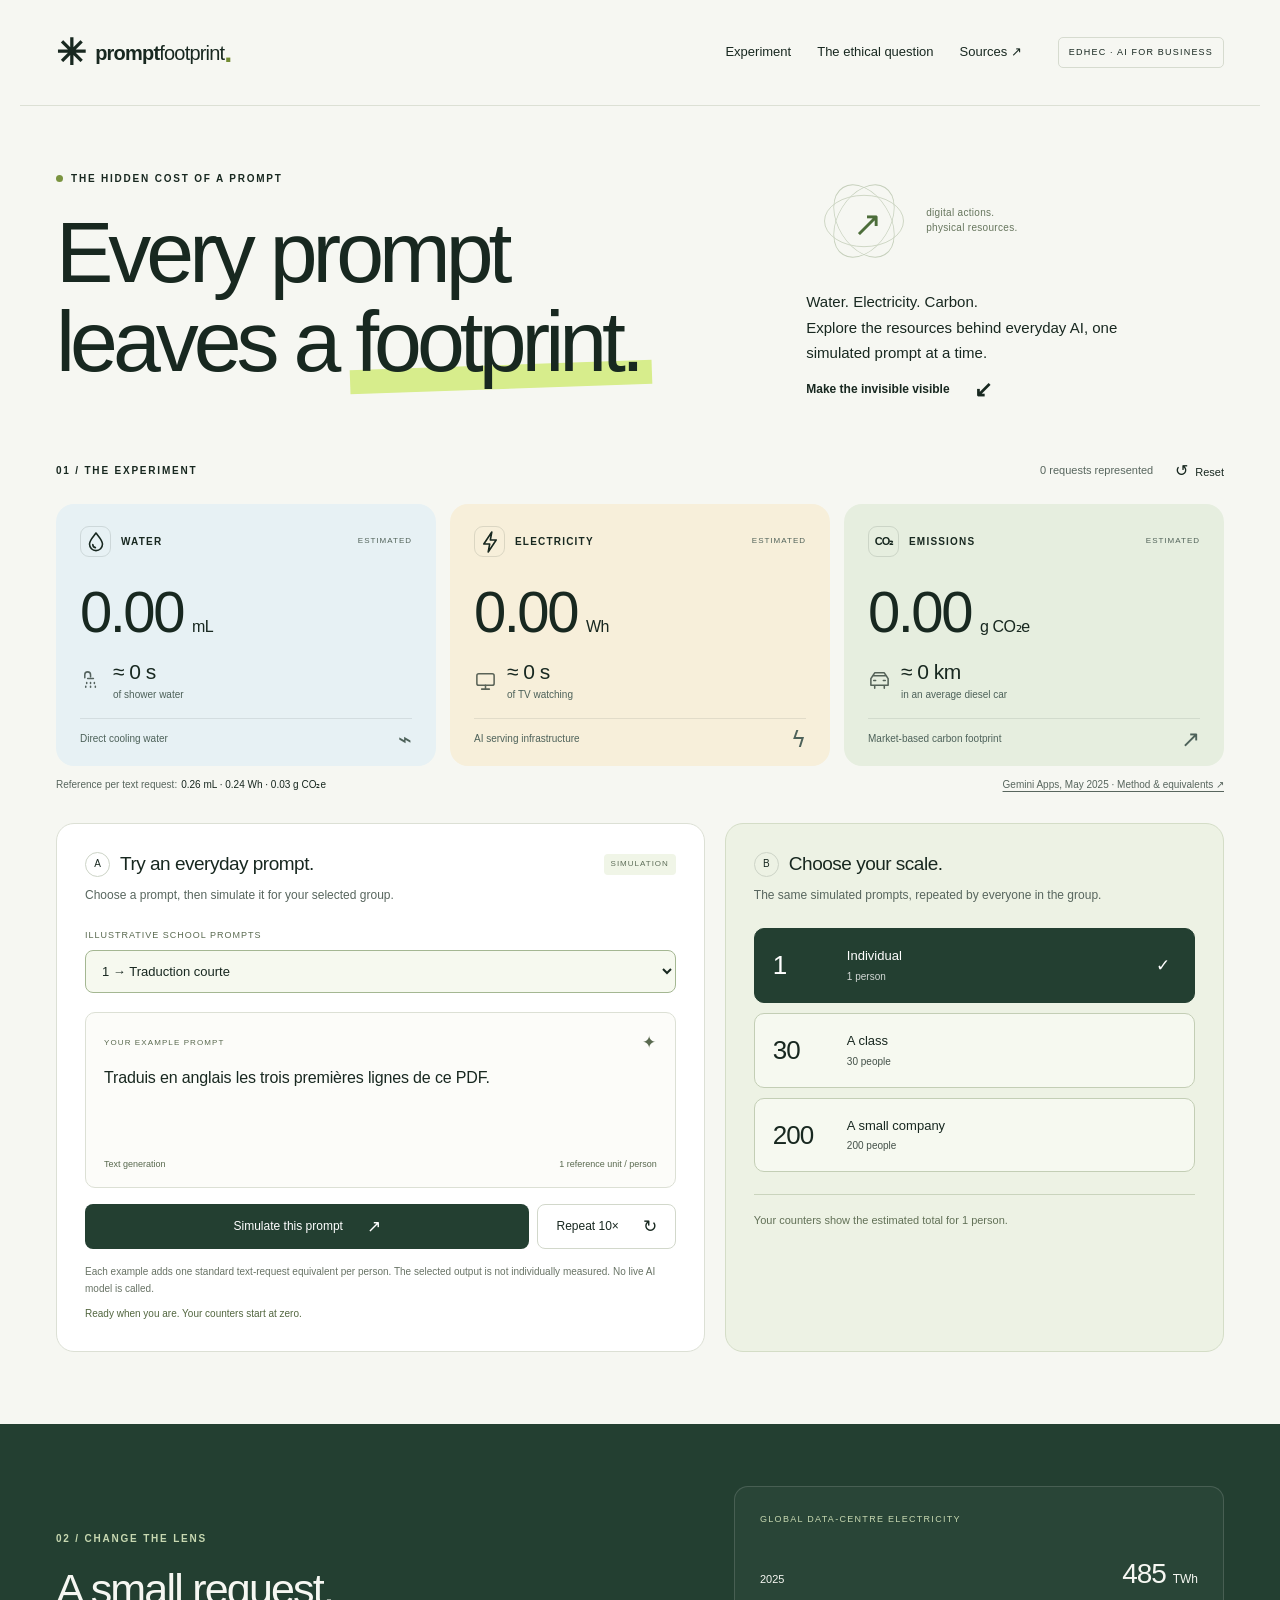
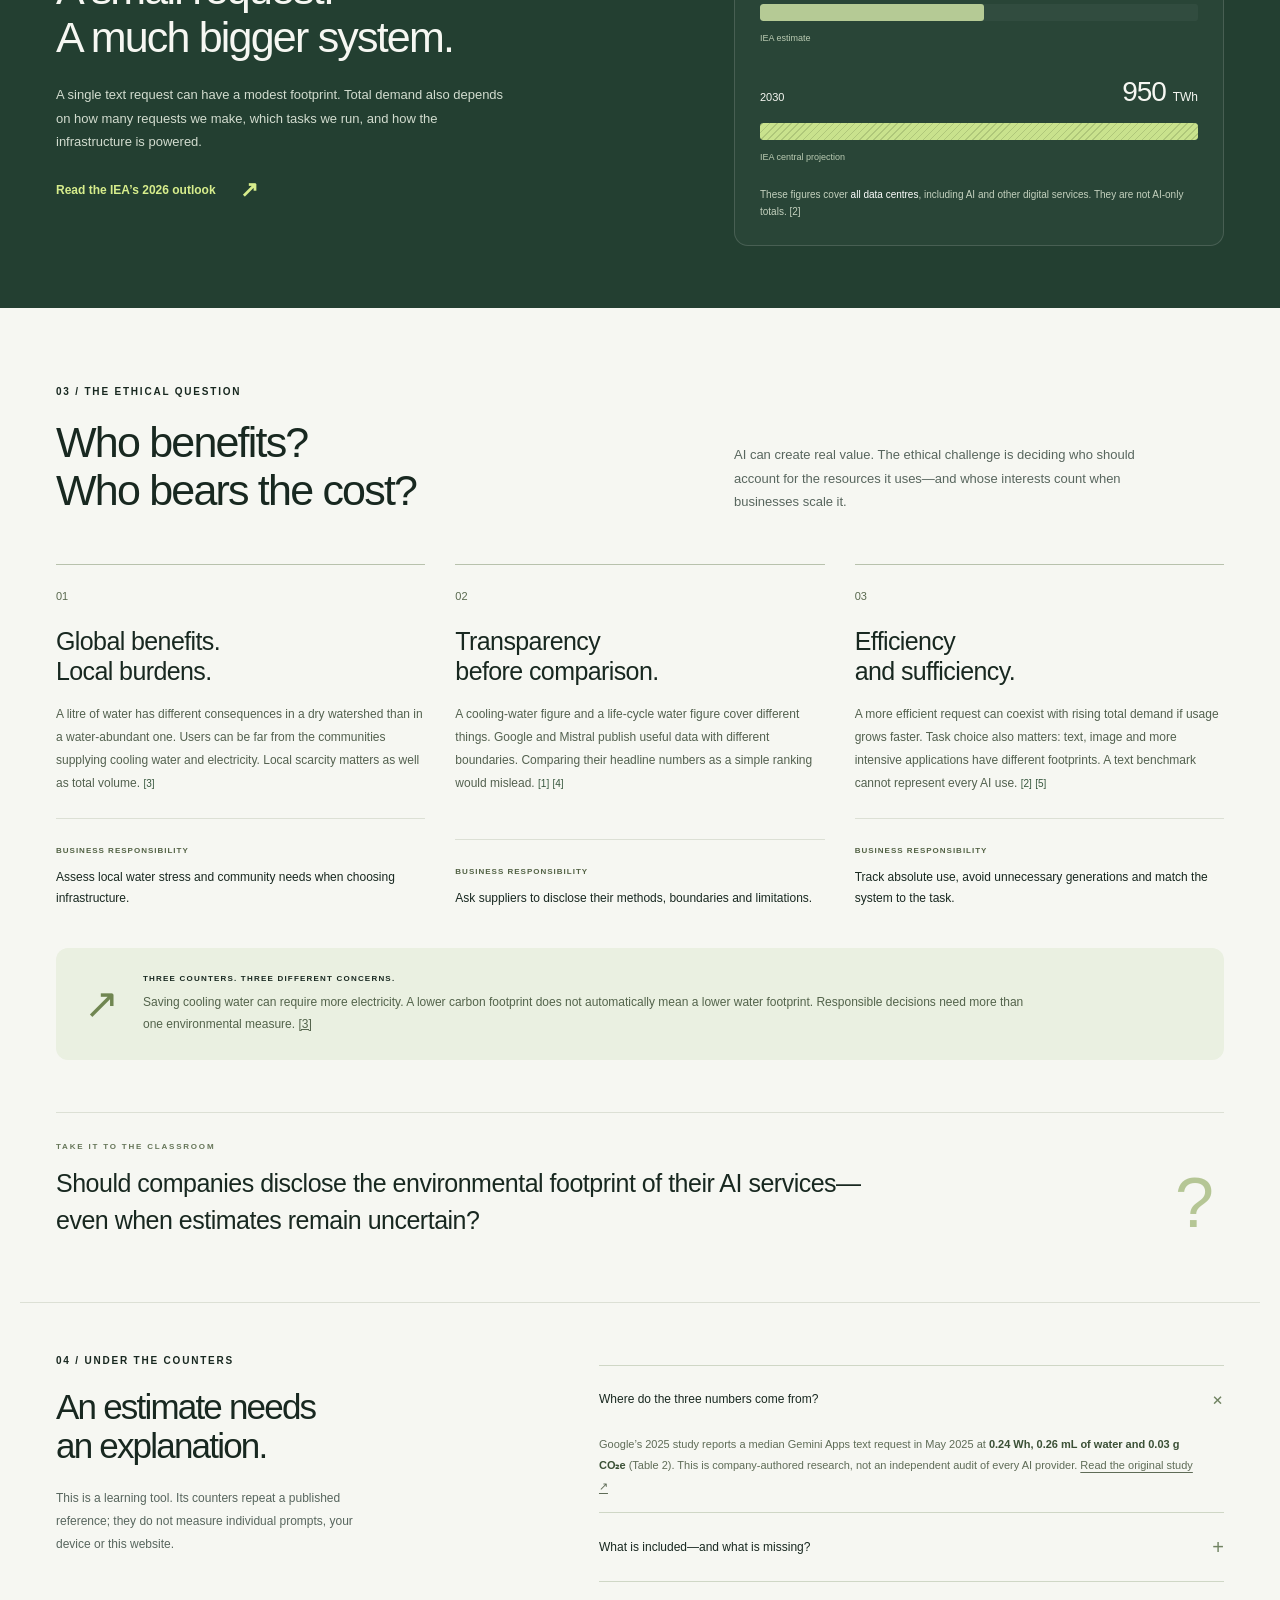
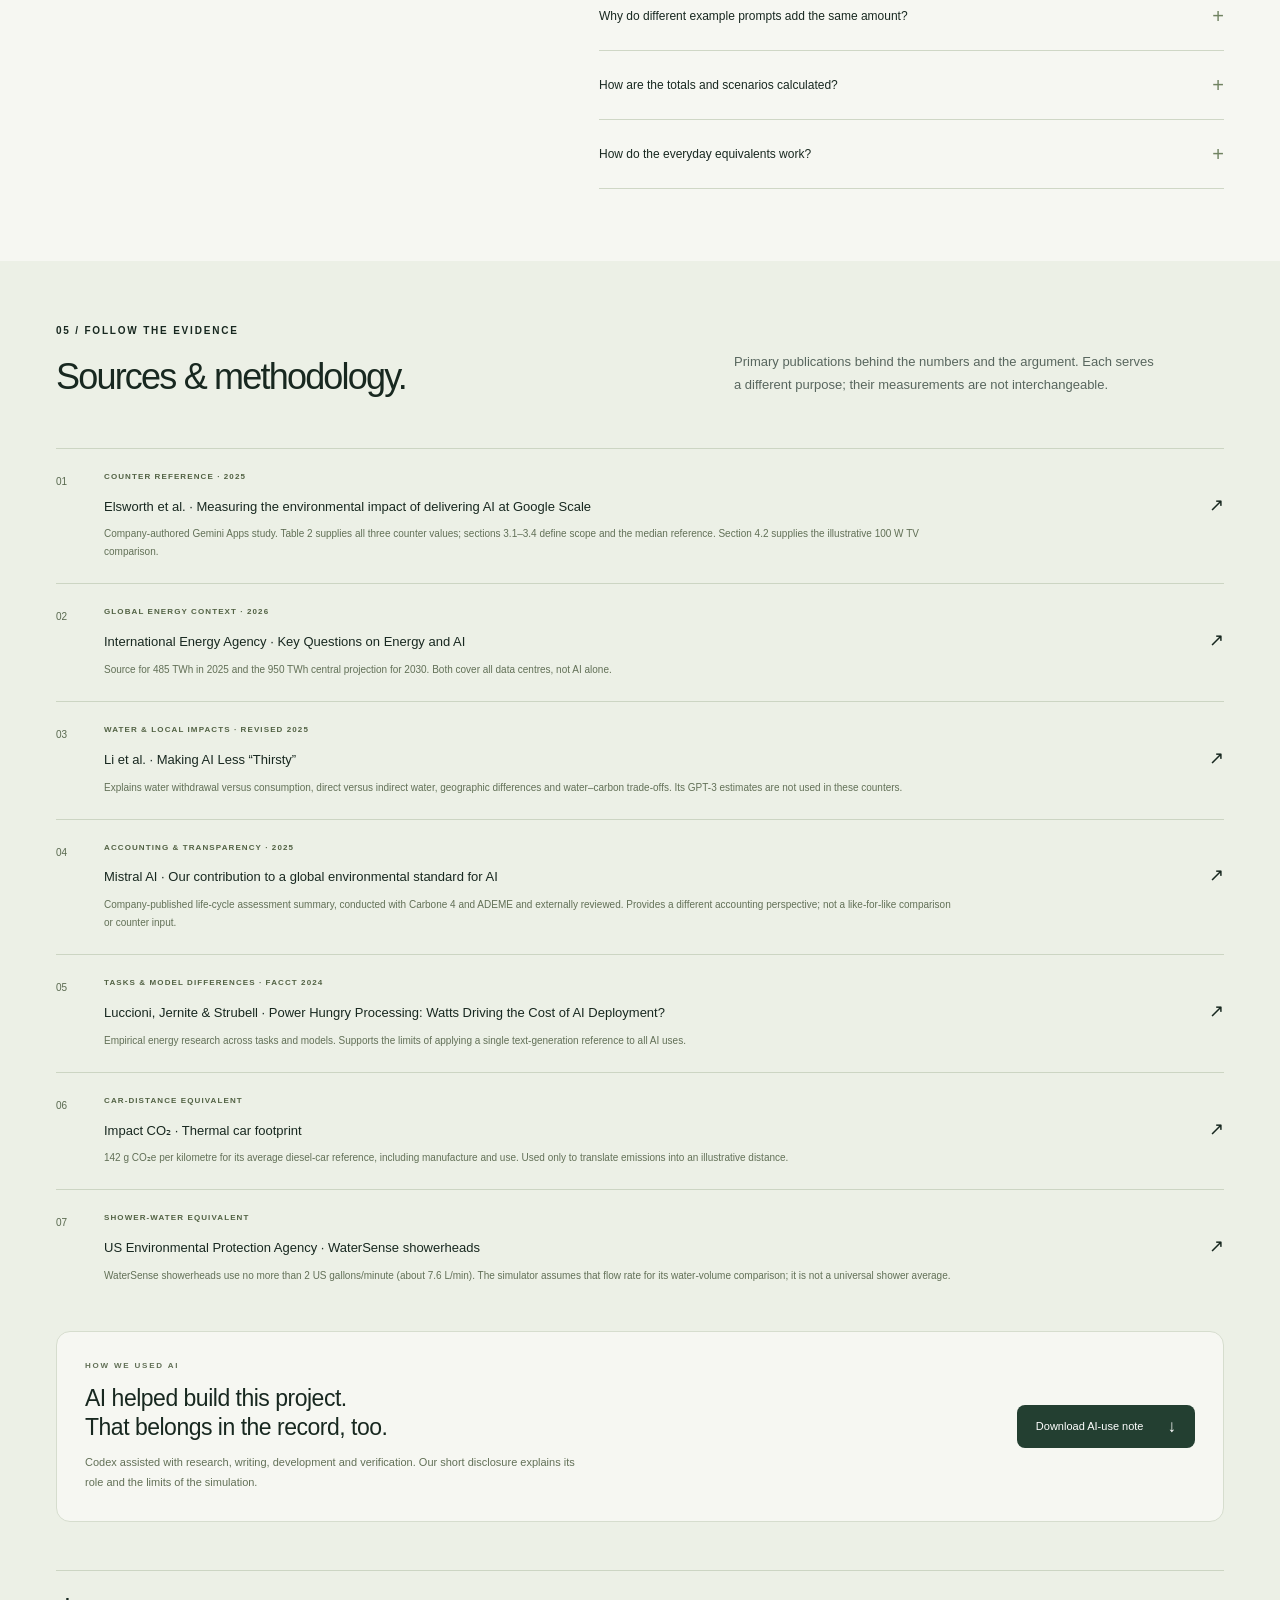
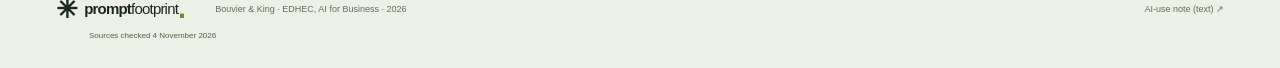
==== commit 07d073de: "Add everyday equivalents, ten school prompts and simple group scales" ====
--- a/index.html
+++ b/index.html
@@ -7,8 +7,8 @@
   <meta name="description" content="Explore the estimated water, electricity and carbon footprint of AI prompts. An interactive, research-based AI ethics project by Bouvier & King.">
   <title>The Hidden Cost of a Prompt — Bouvier & King</title>
   <link rel="icon" href="favicon.svg" type="image/svg+xml">
-  <link rel="stylesheet" href="styles.css">
-  <script src="app.js" defer></script>
+  <link rel="stylesheet" href="styles.css?v=2">
+  <script src="app.js?v=2" defer></script>
 </head>
 <body>
   <a class="skip-link" href="#experiment">Skip to the experiment</a>
@@ -25,30 +25,41 @@
     </section>
 
     <section class="experiment wrap" id="experiment" aria-labelledby="experiment-title">
-      <div class="section-topline"><div><span class="eyebrow">01 / THE EXPERIMENT</span><h2 class="sr-only" id="experiment-title">Your simulated AI footprint</h2></div><div class="session-tools"><span><span id="request-count">0</span> simulated requests</span><button class="reset-button" id="reset-session" type="button"><span aria-hidden="true">↺</span> Reset</button></div></div>
-      <div class="counter-grid" aria-label="Estimated session totals">
-        <article class="counter water"><div class="counter-heading"><span class="icon-box"><svg viewBox="0 0 24 24" aria-hidden="true"><path d="M12 3C9 7 5.5 10.4 5.5 14.1a6.5 6.5 0 0 0 13 0C18.5 10.4 15 7 12 3Z"/><path d="M8.8 14.5c0 1.7 1.1 2.9 2.6 3.1"/></svg></span><span>WATER</span><span class="estimate-label">ESTIMATED</span></div><div class="counter-number"><span id="water-value">0.00</span><span id="water-unit" class="unit">mL</span></div><div class="counter-footer"><span>Direct cooling water</span><span class="counter-spark" aria-hidden="true">⌁</span></div></article>
-        <article class="counter electricity"><div class="counter-heading"><span class="icon-box"><svg viewBox="0 0 24 24" aria-hidden="true"><path d="m13.8 2-8 12h5.9L10.2 22l8-12h-5.9L13.8 2Z"/></svg></span><span>ELECTRICITY</span><span class="estimate-label">ESTIMATED</span></div><div class="counter-number"><span id="energy-value">0.00</span><span id="energy-unit" class="unit">Wh</span></div><div class="counter-footer"><span>AI serving infrastructure</span><span class="counter-spark" aria-hidden="true">ϟ</span></div></article>
-        <article class="counter carbon"><div class="counter-heading"><span class="icon-box co2-icon" aria-hidden="true">CO₂</span><span>EMISSIONS</span><span class="estimate-label">ESTIMATED</span></div><div class="counter-number"><span id="carbon-value">0.00</span><span id="carbon-unit" class="unit">g CO₂e</span></div><div class="counter-footer"><span>Market-based carbon footprint</span><span class="counter-spark" aria-hidden="true">↗</span></div></article>
+      <div class="section-topline"><div><span class="eyebrow">01 / THE EXPERIMENT</span><h2 class="sr-only" id="experiment-title">Your simulated AI footprint</h2></div><div class="session-tools"><span><span id="request-count">0</span> requests represented</span><button class="reset-button" id="reset-session" type="button"><span aria-hidden="true">↺</span> Reset</button></div></div>
+      <div class="counter-grid" aria-label="Estimated totals for the selected group">
+        <article class="counter water"><div class="counter-heading"><span class="icon-box"><svg viewBox="0 0 24 24" aria-hidden="true"><path d="M12 3C9 7 5.5 10.4 5.5 14.1a6.5 6.5 0 0 0 13 0C18.5 10.4 15 7 12 3Z"/><path d="M8.8 14.5c0 1.7 1.1 2.9 2.6 3.1"/></svg></span><span>WATER</span><span class="estimate-label">ESTIMATED</span></div><div class="counter-number"><span id="water-value">0.00</span><span id="water-unit" class="unit">mL</span></div><div class="counter-equivalent"><svg viewBox="0 0 24 24" aria-hidden="true"><path d="M5 9V6a3 3 0 0 1 6 0v2M8 10h6M7 14v1m4-1v1m4-1v1M6 18v1m5-1v1m5-1v1"/></svg><div><strong id="water-equivalent">0 s</strong><span>of shower water</span></div></div><div class="counter-footer"><span>Direct cooling water</span><span class="counter-spark" aria-hidden="true">⌁</span></div></article>
+        <article class="counter electricity"><div class="counter-heading"><span class="icon-box"><svg viewBox="0 0 24 24" aria-hidden="true"><path d="m13.8 2-8 12h5.9L10.2 22l8-12h-5.9L13.8 2Z"/></svg></span><span>ELECTRICITY</span><span class="estimate-label">ESTIMATED</span></div><div class="counter-number"><span id="energy-value">0.00</span><span id="energy-unit" class="unit">Wh</span></div><div class="counter-equivalent"><svg viewBox="0 0 24 24" aria-hidden="true"><rect x="3" y="5" width="18" height="12" rx="2"/><path d="M8 21h8m-4-4v4"/></svg><div><strong id="energy-equivalent">0 s</strong><span>of TV watching</span></div></div><div class="counter-footer"><span>AI serving infrastructure</span><span class="counter-spark" aria-hidden="true">ϟ</span></div></article>
+        <article class="counter carbon"><div class="counter-heading"><span class="icon-box co2-icon" aria-hidden="true">CO₂</span><span>EMISSIONS</span><span class="estimate-label">ESTIMATED</span></div><div class="counter-number"><span id="carbon-value">0.00</span><span id="carbon-unit" class="unit">g CO₂e</span></div><div class="counter-equivalent"><svg viewBox="0 0 24 24" aria-hidden="true"><path d="m5 7 2-3h10l2 3 2 3v7H3v-7l2-3ZM5 7h14M7 17v3m10-3v3M6 12h2m8 0h2"/></svg><div><strong id="carbon-equivalent">0 km</strong><span>in an average diesel car</span></div></div><div class="counter-footer"><span>Market-based carbon footprint</span><span class="counter-spark" aria-hidden="true">↗</span></div></article>
       </div>
-      <p class="benchmark-caption">Reference per text request: <b>0.26 mL · 0.24 Wh · 0.03 g CO₂e</b> <a href="#methodology">Gemini Apps, May 2025 · How is this estimated? <span aria-hidden="true">↗</span></a></p>
+      <p class="benchmark-caption">Reference per text request: <b>0.26 mL · 0.24 Wh · 0.03 g CO₂e</b> <a href="#methodology">Gemini Apps, May 2025 · Method & equivalents <span aria-hidden="true">↗</span></a></p>
 
       <div class="experiment-layout">
-        <div class="prompt-lab"><div class="lab-heading"><span class="mini-step">A</span><h3>Try an everyday prompt.</h3><span class="local-pill">SIMULATION</span></div><p class="lab-intro">Pick an example, then add it to your footprint.</p>
-          <div class="prompt-options" role="group" aria-label="Example prompts"><button class="prompt-option selected" data-prompt="email" type="button" aria-pressed="true"><span aria-hidden="true">↗</span> Write an email</button><button class="prompt-option" data-prompt="translate" type="button" aria-pressed="false"><span aria-hidden="true">文</span> Translate a message</button><button class="prompt-option" data-prompt="ideas" type="button" aria-pressed="false"><span aria-hidden="true">✳</span> Brainstorm ideas</button><button class="prompt-option" data-prompt="explain" type="button" aria-pressed="false"><span aria-hidden="true">?</span> Explain a concept</button></div>
-          <div class="prompt-display"><div class="prompt-display-top"><span>YOUR EXAMPLE PROMPT</span><span aria-hidden="true">✦</span></div><p id="prompt-text">Write a polite email asking my professor for feedback on our business project.</p><div class="prompt-display-bottom"><span>Text generation</span><span>1 reference-equivalent request</span></div></div>
+        <div class="prompt-lab"><div class="lab-heading"><span class="mini-step">A</span><h3>Try an everyday prompt.</h3><span class="local-pill">SIMULATION</span></div><p class="lab-intro">Choose a prompt, then simulate it for your selected group.</p>
+          <div class="prompt-picker"><label for="prompt-select">ILLUSTRATIVE SCHOOL PROMPTS</label><select id="prompt-select" lang="fr">
+            <option value="1">1 → Traduction courte</option>
+            <option value="2">2 → Exercice de maths</option>
+            <option value="3">3 → Explication de cours</option>
+            <option value="4">4 → Devoir d’anglais</option>
+            <option value="5">5 → Fiche de révision</option>
+            <option value="6">6 → Quiz avec correction</option>
+            <option value="7">7 → Rédaction complète</option>
+            <option value="8">8 → Exposé à préparer</option>
+            <option value="9">9 → Dossier de révision</option>
+            <option value="10">10 → Dissertation de 50 pages</option>
+          </select></div>
+          <div class="prompt-display"><div class="prompt-display-top"><span>YOUR EXAMPLE PROMPT</span><span aria-hidden="true">✦</span></div><p id="prompt-text" lang="fr">Traduis en anglais les trois premières lignes de ce PDF.</p><div class="prompt-display-bottom"><span>Text generation</span><span>1 reference unit / person</span></div></div>
           <div class="prompt-actions"><button class="button button-dark" id="simulate-prompt" type="button">Simulate this prompt <span aria-hidden="true">↗</span></button><button class="button button-outline" id="repeat-prompts" type="button">Repeat 10× <span aria-hidden="true">↻</span></button></div>
-          <p class="lab-note">All examples use the same published text-request reference. Prompt wording alone cannot reveal a precise footprint. No live AI model is called.</p>
+          <p class="lab-note" id="prompt-scope-note">Each example adds one standard text-request equivalent per person. The selected output is not individually measured. No live AI model is called.</p>
           <p class="activity-message" id="activity-message" role="status" aria-live="polite">Ready when you are. Your counters start at zero.</p>
         </div>
 
-        <aside class="scale-panel" aria-labelledby="scale-title"><div class="lab-heading"><span class="mini-step">B</span><h3 id="scale-title">Multiply the habit.</h3></div><p class="lab-intro">What would repeating this reference look like across a group?</p>
-          <div class="scale-presets" role="group" aria-label="Group size presets"><button type="button" data-people="1" aria-pressed="false">Just me</button><button type="button" data-people="40" aria-pressed="false">A class</button><button class="selected" type="button" data-people="1000" aria-pressed="true">A company</button></div>
-          <div class="range-heading"><label for="people">People</label><output id="people-label" for="people">1,000</output></div><input type="range" id="people" min="1" max="10000" value="1000" step="1">
-          <div class="scale-controls"><div><label for="daily-requests">Requests / person / day</label><input id="daily-requests" type="number" min="1" max="1000" step="1" value="20" inputmode="numeric"></div><div><label for="period">Period</label><select id="period"><option value="1">1 day</option><option value="30">30 days</option><option value="365">365 days</option></select></div></div>
-          <div class="scenario-title"><span id="scenario-requests">20,000</span> reference-equivalent requests</div>
-          <dl class="scenario-totals"><div><dt><span class="metric-dot water-dot"></span> Water</dt><dd id="scale-water">5.20 L</dd></div><div><dt><span class="metric-dot energy-dot"></span> Electricity</dt><dd id="scale-energy">4.80 kWh</dd></div><div><dt><span class="metric-dot carbon-dot"></span> Emissions</dt><dd id="scale-carbon">600.00 g CO₂e</dd></div></dl>
-          <p class="scale-note">An illustrative scenario, separate from your session. Repeating a median reference is not a forecast of a group’s actual consumption.</p>
+        <aside class="scale-panel" aria-labelledby="scale-title"><div class="lab-heading"><span class="mini-step">B</span><h3 id="scale-title">Choose your scale.</h3></div><p class="lab-intro">The same simulated prompts, repeated by everyone in the group.</p>
+          <div class="group-options" role="group" aria-label="Number of people in the scenario">
+            <button class="group-option selected" type="button" data-people="1" aria-pressed="true"><span class="group-number">1</span><span class="group-label"><strong>Individual</strong><span>1 person</span></span><span class="group-check" aria-hidden="true">✓</span></button>
+            <button class="group-option" type="button" data-people="30" aria-pressed="false"><span class="group-number">30</span><span class="group-label"><strong>A class</strong><span>30 people</span></span><span class="group-check" aria-hidden="true">✓</span></button>
+            <button class="group-option" type="button" data-people="200" aria-pressed="false"><span class="group-number">200</span><span class="group-label"><strong>A small company</strong><span>200 people</span></span><span class="group-check" aria-hidden="true">✓</span></button>
+          </div>
+          <p class="scale-note" id="scale-summary">Your counters show the estimated total for 1 person.</p>
         </aside>
       </div>
       <noscript><p class="noscript-note">Enable JavaScript to use the counters. Published reference per median Gemini Apps text request: 0.26 mL cooling water, 0.24 Wh electricity and 0.03 g CO₂e. The explanations and sources below remain available.</p></noscript>
@@ -62,9 +73,9 @@
       <div class="discussion"><span class="eyebrow">TAKE IT TO THE CLASSROOM</span><p>Should companies disclose the environmental footprint of their AI services—even when estimates remain uncertain?</p><span class="discussion-end" aria-hidden="true">?</span></div>
     </section>
 
-    <section class="method-section wrap" id="methodology" aria-labelledby="method-title"><div class="method-intro"><span class="eyebrow">04 / UNDER THE COUNTERS</span><h2 id="method-title">An estimate needs<br> an explanation.</h2><p>This is a learning tool. Its counters repeat a published reference; they do not measure individual prompts, your device or this website.</p></div><div class="method-details"><details open><summary>Where do the three numbers come from?<span aria-hidden="true">+</span></summary><div class="details-body"><p>Google’s 2025 study reports a median Gemini Apps text request in May 2025 at <b>0.24 Wh, 0.26 mL of water and 0.03 g CO₂e</b> (Table 2). This is company-authored research, not an independent audit of every AI provider. <a href="https://arxiv.org/html/2508.15734v1#S4.T2" target="_blank" rel="noopener noreferrer">Read the original study ↗</a></p></div></details><details><summary>What is included—and what is missing?<span aria-hidden="true">+</span></summary><div class="details-body"><ul><li><b>Electricity:</b> serving accelerators, CPU, memory, idle capacity and data-centre overhead.</li><li><b>Water:</b> direct freshwater consumption for cooling. Electricity-generation and manufacturing water are excluded.</li><li><b>CO₂e:</b> market-based electricity emissions, plus allocated hardware and direct emissions under the study’s method. It is not a location-based grid reading. CO₂e expresses greenhouse gases as carbon-dioxide equivalents.</li><li><b>Outside this reference:</b> training, storage, external networks and user devices. It is not a full life-cycle footprint.</li></ul><p>See sections 3.1–3.3 of source <a href="#source-1">[1]</a>.</p></div></details><details><summary>Why do different example prompts add the same amount?<span aria-hidden="true">+</span></summary><div class="details-body"><p>The examples illustrate everyday uses; they have not been individually measured. Actual resource use varies with model, response length, hardware, location and other conditions. We therefore apply the same clearly labelled text-request reference to each simulated generation, rather than inventing precise costs from its wording.</p><p>Image, video and intensive reasoning tasks are outside this simulator’s benchmark. <a href="#source-5">[5]</a></p></div></details><details><summary>How are the totals and scenarios calculated?<span aria-hidden="true">+</span></summary><div class="details-body"><p><b>Session total = simulated requests × reference per request.</b><br> <b>Group scenario = people × daily requests × days × reference per request.</b></p><p>The reference is a median, not a mean. Multiplying it describes a hypothetical set of reference-equivalent requests; it does not predict actual aggregate use. Rounded source values also limit precision. “Repeat 10×” represents ten separate requests.</p><p>Units convert automatically: 1,000 mL = 1 L; 1,000 Wh = 1 kWh; 1,000 g CO₂e = 1 kg CO₂e. Water and carbon use their published reference values, rather than being recalculated from electricity using an unsupported conversion factor.</p></div></details></div></section>
+    <section class="method-section wrap" id="methodology" aria-labelledby="method-title"><div class="method-intro"><span class="eyebrow">04 / UNDER THE COUNTERS</span><h2 id="method-title">An estimate needs<br> an explanation.</h2><p>This is a learning tool. Its counters repeat a published reference; they do not measure individual prompts, your device or this website.</p></div><div class="method-details"><details open><summary>Where do the three numbers come from?<span aria-hidden="true">+</span></summary><div class="details-body"><p>Google’s 2025 study reports a median Gemini Apps text request in May 2025 at <b>0.24 Wh, 0.26 mL of water and 0.03 g CO₂e</b> (Table 2). This is company-authored research, not an independent audit of every AI provider. <a href="https://arxiv.org/html/2508.15734v1#S4.T2" target="_blank" rel="noopener noreferrer">Read the original study ↗</a></p></div></details><details><summary>What is included—and what is missing?<span aria-hidden="true">+</span></summary><div class="details-body"><ul><li><b>Electricity:</b> serving accelerators, CPU, memory, idle capacity and data-centre overhead.</li><li><b>Water:</b> direct freshwater consumption for cooling. Electricity-generation and manufacturing water are excluded.</li><li><b>CO₂e:</b> market-based electricity emissions, plus allocated hardware and direct emissions under the study’s method. It is not a location-based grid reading. CO₂e expresses greenhouse gases as carbon-dioxide equivalents.</li><li><b>Outside this reference:</b> training, storage, external networks and user devices. It is not a full life-cycle footprint.</li></ul><p>See sections 3.1–3.3 of source <a href="#source-1">[1]</a>.</p></div></details><details><summary>Why do different example prompts add the same amount?<span aria-hidden="true">+</span></summary><div class="details-body"><p>The examples illustrate everyday uses; they have not been individually measured. Actual resource use varies with model, response length, hardware, location and other conditions. We therefore apply the same clearly labelled text-request reference to each simulated generation, rather than inventing precise costs from its wording. A short translation and a 50-page dissertation are not assumed to have the same real footprint: their individual costs are not estimated here. The dropdown is an illustration of uses, not an energy ranking.</p><p>Image, video and intensive reasoning tasks are outside this simulator’s benchmark. <a href="#source-5">[5]</a></p></div></details><details><summary>How are the totals and scenarios calculated?<span aria-hidden="true">+</span></summary><div class="details-body"><p><b>Total = simulated prompts per person × selected people × reference per request.</b></p><p>The reference is a median, not a mean. Multiplying it describes a hypothetical set of reference-equivalent requests; it does not predict actual aggregate use. Rounded source values also limit precision. “Repeat 10×” represents ten separate requests per person. Selecting 1, 30 or 200 people recalculates the entire session for that group; no daily use or time period is assumed.</p><p>Units convert automatically: 1,000 mL = 1 L; 1,000 Wh = 1 kWh; 1,000 g CO₂e = 1 kg CO₂e. Water and carbon use their published reference values, rather than being recalculated from electricity using an unsupported conversion factor.</p></div></details><details id="equivalents-method"><summary>How do the everyday equivalents work?<span aria-hidden="true">+</span></summary><div class="details-body"><ul><li><b>Television:</b> time = electricity (Wh) ÷ 100 W. The illustrative 100 W TV is the comparison used in Google’s study. <a href="#source-1">[1]</a></li><li><b>Car:</b> kilometres = emissions (g CO₂e) ÷ 142 g CO₂e/km. This is Impact CO₂’s average diesel-car reference, including manufacture and use. Small distances are displayed in metres or centimetres. <a href="#source-6">[6]</a></li><li><b>Shower:</b> minutes = water (mL) ÷ 7,600 mL/min. This assumes a shower operating at the EPA WaterSense maximum of 2 US gallons/minute (approximately 7.6 L/min); it is not an average of all showers. <a href="#source-7">[7]</a></li></ul><p>Time converts automatically between seconds, minutes and hours. Tiny positive values keep enough decimal places to remain visible. Equivalents are rounded comparisons, not additional consumption. TV time compares electricity, car distance compares greenhouse-gas quantity, and shower time compares water volume only.</p><p>Water volume does not imply the same environmental impact: cooling water may evaporate, whereas household water can return to the water system. Local scarcity still matters. Shower heating energy is excluded. <a href="#source-3">[3]</a></p></div></details></div></section>
 
-    <section class="sources-section" id="sources" aria-labelledby="sources-title"><div class="wrap"><div class="section-heading"><div><span class="eyebrow">05 / FOLLOW THE EVIDENCE</span><h2 id="sources-title">Sources & methodology.</h2></div><p>Primary publications behind the numbers and the argument. Each serves a different purpose; their measurements are not interchangeable.</p></div><ol class="source-list"><li id="source-1"><span class="source-index">01</span><div><span class="source-type">COUNTER REFERENCE · 2025</span><a href="https://arxiv.org/html/2508.15734v1" target="_blank" rel="noopener noreferrer">Elsworth et al. · Measuring the environmental impact of delivering AI at Google Scale <span aria-hidden="true">↗</span></a><p>Company-authored Gemini Apps study. Table 2 supplies all three counter values; sections 3.1–3.4 define scope and the median reference.</p></div></li><li id="source-2"><span class="source-index">02</span><div><span class="source-type">GLOBAL ENERGY CONTEXT · 2026</span><a href="https://www.iea.org/reports/key-questions-on-energy-and-ai/executive-summary" target="_blank" rel="noopener noreferrer">International Energy Agency · Key Questions on Energy and AI <span aria-hidden="true">↗</span></a><p>Source for 485 TWh in 2025 and the 950 TWh central projection for 2030. Both cover all data centres, not AI alone.</p></div></li><li id="source-3"><span class="source-index">03</span><div><span class="source-type">WATER & LOCAL IMPACTS · REVISED 2025</span><a href="https://arxiv.org/html/2304.03271v5" target="_blank" rel="noopener noreferrer">Li et al. · Making AI Less “Thirsty” <span aria-hidden="true">↗</span></a><p>Explains water withdrawal versus consumption, direct versus indirect water, geographic differences and water–carbon trade-offs. Its GPT-3 estimates are not used in these counters.</p></div></li><li id="source-4"><span class="source-index">04</span><div><span class="source-type">ACCOUNTING & TRANSPARENCY · 2025</span><a href="https://mistral.ai/news/our-contribution-to-a-global-environmental-standard-for-ai/" target="_blank" rel="noopener noreferrer">Mistral AI · Our contribution to a global environmental standard for AI <span aria-hidden="true">↗</span></a><p>Company-published life-cycle assessment summary, conducted with Carbone 4 and ADEME and externally reviewed. Provides a different accounting perspective; not a like-for-like comparison or counter input.</p></div></li><li id="source-5"><span class="source-index">05</span><div><span class="source-type">TASKS & MODEL DIFFERENCES · FACCT 2024</span><a href="https://arxiv.org/abs/2311.16863" target="_blank" rel="noopener noreferrer">Luccioni, Jernite & Strubell · Power Hungry Processing: Watts Driving the Cost of AI Deployment? <span aria-hidden="true">↗</span></a><p>Empirical energy research across tasks and models. Supports the limits of applying a single text-generation reference to all AI uses.</p></div></li></ol>
+    <section class="sources-section" id="sources" aria-labelledby="sources-title"><div class="wrap"><div class="section-heading"><div><span class="eyebrow">05 / FOLLOW THE EVIDENCE</span><h2 id="sources-title">Sources & methodology.</h2></div><p>Primary publications behind the numbers and the argument. Each serves a different purpose; their measurements are not interchangeable.</p></div><ol class="source-list"><li id="source-1"><span class="source-index">01</span><div><span class="source-type">COUNTER REFERENCE · 2025</span><a href="https://arxiv.org/html/2508.15734v1" target="_blank" rel="noopener noreferrer">Elsworth et al. · Measuring the environmental impact of delivering AI at Google Scale <span aria-hidden="true">↗</span></a><p>Company-authored Gemini Apps study. Table 2 supplies all three counter values; sections 3.1–3.4 define scope and the median reference. Section 4.2 supplies the illustrative 100 W TV comparison.</p></div></li><li id="source-2"><span class="source-index">02</span><div><span class="source-type">GLOBAL ENERGY CONTEXT · 2026</span><a href="https://www.iea.org/reports/key-questions-on-energy-and-ai/executive-summary" target="_blank" rel="noopener noreferrer">International Energy Agency · Key Questions on Energy and AI <span aria-hidden="true">↗</span></a><p>Source for 485 TWh in 2025 and the 950 TWh central projection for 2030. Both cover all data centres, not AI alone.</p></div></li><li id="source-3"><span class="source-index">03</span><div><span class="source-type">WATER & LOCAL IMPACTS · REVISED 2025</span><a href="https://arxiv.org/html/2304.03271v5" target="_blank" rel="noopener noreferrer">Li et al. · Making AI Less “Thirsty” <span aria-hidden="true">↗</span></a><p>Explains water withdrawal versus consumption, direct versus indirect water, geographic differences and water–carbon trade-offs. Its GPT-3 estimates are not used in these counters.</p></div></li><li id="source-4"><span class="source-index">04</span><div><span class="source-type">ACCOUNTING & TRANSPARENCY · 2025</span><a href="https://mistral.ai/news/our-contribution-to-a-global-environmental-standard-for-ai/" target="_blank" rel="noopener noreferrer">Mistral AI · Our contribution to a global environmental standard for AI <span aria-hidden="true">↗</span></a><p>Company-published life-cycle assessment summary, conducted with Carbone 4 and ADEME and externally reviewed. Provides a different accounting perspective; not a like-for-like comparison or counter input.</p></div></li><li id="source-5"><span class="source-index">05</span><div><span class="source-type">TASKS & MODEL DIFFERENCES · FACCT 2024</span><a href="https://arxiv.org/abs/2311.16863" target="_blank" rel="noopener noreferrer">Luccioni, Jernite & Strubell · Power Hungry Processing: Watts Driving the Cost of AI Deployment? <span aria-hidden="true">↗</span></a><p>Empirical energy research across tasks and models. Supports the limits of applying a single text-generation reference to all AI uses.</p></div></li><li id="source-6"><span class="source-index">06</span><div><span class="source-type">CAR-DISTANCE EQUIVALENT</span><a href="https://impactco2.fr/outils/transport/voiturethermique" target="_blank" rel="noopener noreferrer">Impact CO₂ · Thermal car footprint <span aria-hidden="true">↗</span></a><p>142 g CO₂e per kilometre for its average diesel-car reference, including manufacture and use. Used only to translate emissions into an illustrative distance.</p></div></li><li id="source-7"><span class="source-index">07</span><div><span class="source-type">SHOWER-WATER EQUIVALENT</span><a href="https://www.epa.gov/watersense/showerheads" target="_blank" rel="noopener noreferrer">US Environmental Protection Agency · WaterSense showerheads <span aria-hidden="true">↗</span></a><p>WaterSense showerheads use no more than 2 US gallons/minute (about 7.6 L/min). The simulator assumes that flow rate for its water-volume comparison; it is not a universal shower average.</p></div></li></ol>
       <div class="disclosure-card"><div><span class="eyebrow">HOW WE USED AI</span><h3>AI helped build this project.<br> That belongs in the record, too.</h3><p>Codex assisted with research, writing, development and verification. Our short disclosure explains its role and the limits of the simulation.</p></div><a class="button button-dark" href="Bouvier_King_Ethics_AI_Use.pdf" download>Download AI-use note <span aria-hidden="true">↓</span></a></div>
       <footer class="site-footer"><a class="wordmark" href="#top"><span class="brand-mark" aria-hidden="true">✳</span> prompt<span class="wordmark-light">footprint</span><span class="brand-dot">.</span></a><p>Bouvier & King · EDHEC, AI for Business · 2026</p><a href="Bouvier_King_Ethics_AI_Use.txt" download>AI-use note (text) ↗</a><span class="footer-date">Sources checked 4 November 2026</span></footer>
     </div></section>
--- a/styles.css
+++ b/styles.css
@@ -10,3 +10,11 @@
 
 @media(max-width:600px){.ethics-grid article>p,.ethical-action>p,.section-heading>p,.method-intro p{font-size:13px}.source-list p{font-size:11px}.counter-grid{top:8px}.counter-grid:before{inset:-6px}}
 @media print{.counter-grid{position:static}.counter-grid:before{display:none}}
+
+/* Everyday equivalents and simplified group selection. */
+.counter-equivalent{display:flex;align-items:center;gap:10px;min-height:59px;padding:12px 0 15px}.counter-equivalent>svg{width:23px;height:23px;flex-shrink:0;opacity:.7}.counter-equivalent>div{display:flex;flex-direction:column}.counter-equivalent strong{font-size:21px;line-height:1.2;font-weight:500;letter-spacing:-.5px;font-variant-numeric:tabular-nums}.counter-equivalent span{font-size:10px;color:#4e625a;margin-top:3px}.counter-number{margin-bottom:0}.prompt-picker>label{display:block;font-size:9px;color:#59694f;letter-spacing:1px;margin:23px 0 8px}.prompt-picker select{width:100%;background:#f6f9ef;border:1px solid #a4b792;border-radius:8px;padding:12px 34px 12px 12px;color:var(--ink);font-size:13px;text-overflow:ellipsis}.prompt-display{min-height:164px}.prompt-display>p{min-height:74px}.group-options{display:flex;flex-direction:column;gap:10px;margin-top:23px}.group-option{width:100%;display:flex;align-items:center;gap:16px;text-align:left;background:#f6f9f0;border:1px solid #c3ceb5;border-radius:10px;padding:17px 18px;color:var(--ink)}.group-option:hover{background:#fbfcf8}.group-option.selected{background:var(--forest);border-color:var(--forest);color:#fff}.group-number{font-size:26px;letter-spacing:-1px;line-height:1.1;width:58px;font-variant-numeric:tabular-nums}.group-label{display:flex;flex-direction:column;gap:2px}.group-label strong{font-weight:500;font-size:13px}.group-label>span{font-size:10px;opacity:.8}.group-check{margin-left:auto;width:20px;font-size:17px;visibility:hidden}.group-option.selected .group-check{visibility:visible}.scale-panel .scale-note{border-top:1px solid #cad4bd;padding-top:17px;margin-top:22px;font-size:11px}
+@media(max-width:800px){.counter-equivalent{gap:7px}.counter-equivalent strong{font-size:18px}.counter-equivalent span{font-size:9px}.counter-equivalent>svg{width:19px;height:19px}.group-option{gap:12px;padding:17px 14px}.group-number{width:43px;font-size:24px}.group-label strong{font-size:12px}.prompt-picker select{font-size:12px}}
+@media(max-width:600px){.counter-equivalent{align-items:flex-start;flex-direction:column;gap:5px;padding:10px 0;min-height:84px}.counter-equivalent>svg{width:17px;height:17px}.counter-equivalent strong{font-size:16px;letter-spacing:-.3px;white-space:nowrap}.counter-equivalent span{font-size:8px;line-height:1.4;min-height:23px}.counter-number{margin-top:14px;margin-bottom:0;min-height:47px;font-size:29px}.prompt-picker>label{font-size:8px}.prompt-picker select{font-size:13px}.group-number{width:55px;font-size:27px}.group-label strong{font-size:14px}.group-label>span{font-size:11px}.group-option{padding:16px 18px}.counter-footer{min-height:32px}.prompt-display>p{min-height:70px}}
+@media print{.group-options{display:none}}
+
+@media(max-width:360px){.counter-number{font-size:24px;letter-spacing:-1.6px}.counter-equivalent strong{font-size:13px;letter-spacing:-.4px}}
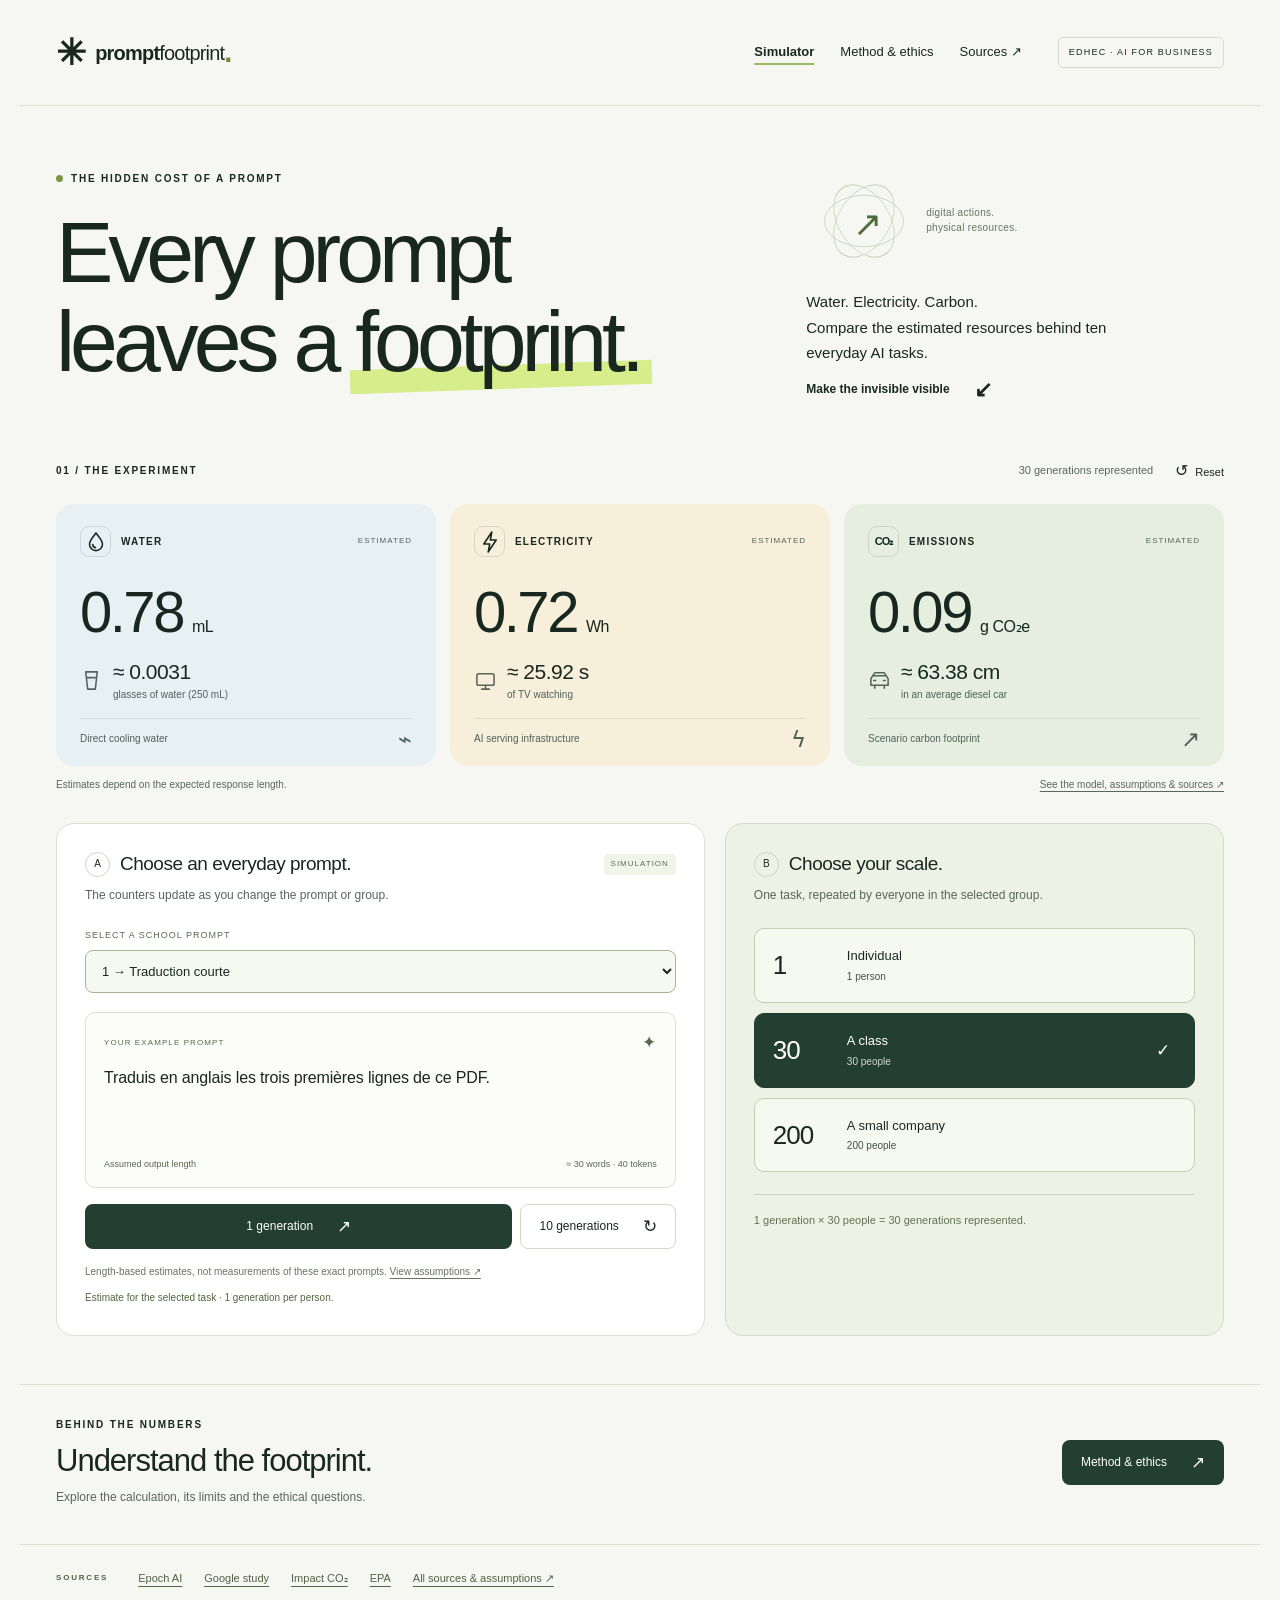
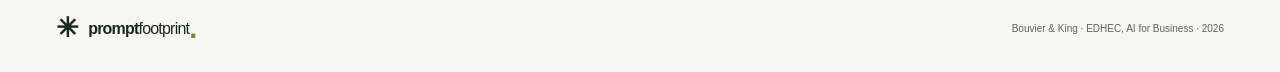
==== commit af4ac924: "Estimate each task by output length and separate method page" ====
--- a/index.html
+++ b/index.html
@@ -7,35 +7,36 @@
   <meta name="description" content="Explore the estimated water, electricity and carbon footprint of AI prompts. An interactive, research-based AI ethics project by Bouvier & King.">
   <title>The Hidden Cost of a Prompt — Bouvier & King</title>
   <link rel="icon" href="favicon.svg" type="image/svg+xml">
-  <link rel="stylesheet" href="styles.css?v=2">
-  <script src="app.js?v=2" defer></script>
+  <link rel="stylesheet" href="styles.css?v=3">
+  <script src="model.js?v=3" defer></script>
+  <script src="app.js?v=3" defer></script>
 </head>
 <body>
   <a class="skip-link" href="#experiment">Skip to the experiment</a>
   <header class="site-header wrap">
     <a class="wordmark" href="#top" aria-label="Prompt Footprint, back to top"><span class="brand-mark" aria-hidden="true">✳</span> prompt<span class="wordmark-light">footprint</span><span class="brand-dot">.</span></a>
-    <nav aria-label="Main navigation"><a href="#experiment">Experiment</a><a href="#ethics">The ethical question</a><a href="#sources">Sources <span aria-hidden="true">↗</span></a></nav>
+    <nav aria-label="Main navigation"><a class="nav-active" href="index.html" aria-current="page">Simulator</a><a href="method.html">Method & ethics</a><a href="#sources">Sources <span aria-hidden="true">↗</span></a></nav>
     <span class="course-tag">EDHEC · AI FOR BUSINESS</span>
   </header>
 
   <main id="top">
     <section class="hero wrap" aria-labelledby="hero-title">
       <div class="hero-main"><div class="eyebrow"><span class="status-dot"></span> THE HIDDEN COST OF A PROMPT</div><h1 id="hero-title">Every prompt<br> leaves a <em>footprint.</em></h1></div>
-      <div class="hero-aside"><div class="orbit-art" aria-hidden="true"><span class="orbit orbit-one"></span><span class="orbit orbit-two"></span><span class="orbit orbit-three"></span><span class="orbit-core">↗</span><span class="orbit-label">digital actions.<br> physical resources.</span></div><p>Water. Electricity. Carbon.<br> Explore the resources behind everyday AI, one simulated prompt at a time.</p><a class="text-link" href="#experiment">Make the invisible visible <span aria-hidden="true">↙</span></a></div>
+      <div class="hero-aside"><div class="orbit-art" aria-hidden="true"><span class="orbit orbit-one"></span><span class="orbit orbit-two"></span><span class="orbit orbit-three"></span><span class="orbit-core">↗</span><span class="orbit-label">digital actions.<br> physical resources.</span></div><p>Water. Electricity. Carbon.<br> Compare the estimated resources behind ten everyday AI tasks.</p><a class="text-link" href="#experiment">Make the invisible visible <span aria-hidden="true">↙</span></a></div>
     </section>
 
     <section class="experiment wrap" id="experiment" aria-labelledby="experiment-title">
-      <div class="section-topline"><div><span class="eyebrow">01 / THE EXPERIMENT</span><h2 class="sr-only" id="experiment-title">Your simulated AI footprint</h2></div><div class="session-tools"><span><span id="request-count">0</span> requests represented</span><button class="reset-button" id="reset-session" type="button"><span aria-hidden="true">↺</span> Reset</button></div></div>
+      <div class="section-topline"><div><span class="eyebrow">01 / THE EXPERIMENT</span><h2 class="sr-only" id="experiment-title">Your simulated AI footprint</h2></div><div class="session-tools"><span><span id="request-count">30</span> generations represented</span><button class="reset-button" id="reset-session" type="button"><span aria-hidden="true">↺</span> Reset</button></div></div>
       <div class="counter-grid" aria-label="Estimated totals for the selected group">
-        <article class="counter water"><div class="counter-heading"><span class="icon-box"><svg viewBox="0 0 24 24" aria-hidden="true"><path d="M12 3C9 7 5.5 10.4 5.5 14.1a6.5 6.5 0 0 0 13 0C18.5 10.4 15 7 12 3Z"/><path d="M8.8 14.5c0 1.7 1.1 2.9 2.6 3.1"/></svg></span><span>WATER</span><span class="estimate-label">ESTIMATED</span></div><div class="counter-number"><span id="water-value">0.00</span><span id="water-unit" class="unit">mL</span></div><div class="counter-equivalent"><svg viewBox="0 0 24 24" aria-hidden="true"><path d="M5 9V6a3 3 0 0 1 6 0v2M8 10h6M7 14v1m4-1v1m4-1v1M6 18v1m5-1v1m5-1v1"/></svg><div><strong id="water-equivalent">0 s</strong><span>of shower water</span></div></div><div class="counter-footer"><span>Direct cooling water</span><span class="counter-spark" aria-hidden="true">⌁</span></div></article>
+        <article class="counter water"><div class="counter-heading"><span class="icon-box"><svg viewBox="0 0 24 24" aria-hidden="true"><path d="M12 3C9 7 5.5 10.4 5.5 14.1a6.5 6.5 0 0 0 13 0C18.5 10.4 15 7 12 3Z"/><path d="M8.8 14.5c0 1.7 1.1 2.9 2.6 3.1"/></svg></span><span>WATER</span><span class="estimate-label">ESTIMATED</span></div><div class="counter-number"><span id="water-value">0.00</span><span id="water-unit" class="unit">mL</span></div><div class="counter-equivalent"><svg id="water-equivalent-icon" viewBox="0 0 24 24" aria-hidden="true"><path d="M6 3h12l-2 18H8L6 3Z"/><path d="M7 9h10"/></svg><div><strong id="water-equivalent">≈ 0.0031</strong><span id="water-equivalent-label">glasses of water (250 mL)</span></div></div><div class="counter-footer"><span>Direct cooling water</span><span class="counter-spark" aria-hidden="true">⌁</span></div></article>
         <article class="counter electricity"><div class="counter-heading"><span class="icon-box"><svg viewBox="0 0 24 24" aria-hidden="true"><path d="m13.8 2-8 12h5.9L10.2 22l8-12h-5.9L13.8 2Z"/></svg></span><span>ELECTRICITY</span><span class="estimate-label">ESTIMATED</span></div><div class="counter-number"><span id="energy-value">0.00</span><span id="energy-unit" class="unit">Wh</span></div><div class="counter-equivalent"><svg viewBox="0 0 24 24" aria-hidden="true"><rect x="3" y="5" width="18" height="12" rx="2"/><path d="M8 21h8m-4-4v4"/></svg><div><strong id="energy-equivalent">0 s</strong><span>of TV watching</span></div></div><div class="counter-footer"><span>AI serving infrastructure</span><span class="counter-spark" aria-hidden="true">ϟ</span></div></article>
-        <article class="counter carbon"><div class="counter-heading"><span class="icon-box co2-icon" aria-hidden="true">CO₂</span><span>EMISSIONS</span><span class="estimate-label">ESTIMATED</span></div><div class="counter-number"><span id="carbon-value">0.00</span><span id="carbon-unit" class="unit">g CO₂e</span></div><div class="counter-equivalent"><svg viewBox="0 0 24 24" aria-hidden="true"><path d="m5 7 2-3h10l2 3 2 3v7H3v-7l2-3ZM5 7h14M7 17v3m10-3v3M6 12h2m8 0h2"/></svg><div><strong id="carbon-equivalent">0 km</strong><span>in an average diesel car</span></div></div><div class="counter-footer"><span>Market-based carbon footprint</span><span class="counter-spark" aria-hidden="true">↗</span></div></article>
+        <article class="counter carbon"><div class="counter-heading"><span class="icon-box co2-icon" aria-hidden="true">CO₂</span><span>EMISSIONS</span><span class="estimate-label">ESTIMATED</span></div><div class="counter-number"><span id="carbon-value">0.00</span><span id="carbon-unit" class="unit">g CO₂e</span></div><div class="counter-equivalent"><svg viewBox="0 0 24 24" aria-hidden="true"><path d="m5 7 2-3h10l2 3 2 3v7H3v-7l2-3ZM5 7h14M7 17v3m10-3v3M6 12h2m8 0h2"/></svg><div><strong id="carbon-equivalent">0 km</strong><span>in an average diesel car</span></div></div><div class="counter-footer"><span>Scenario carbon footprint</span><span class="counter-spark" aria-hidden="true">↗</span></div></article>
       </div>
-      <p class="benchmark-caption">Reference per text request: <b>0.26 mL · 0.24 Wh · 0.03 g CO₂e</b> <a href="#methodology">Gemini Apps, May 2025 · Method & equivalents <span aria-hidden="true">↗</span></a></p>
+      <p class="benchmark-caption">Estimates depend on the expected response length. <a href="method.html#model">See the model, assumptions & sources <span aria-hidden="true">↗</span></a></p>
 
       <div class="experiment-layout">
-        <div class="prompt-lab"><div class="lab-heading"><span class="mini-step">A</span><h3>Try an everyday prompt.</h3><span class="local-pill">SIMULATION</span></div><p class="lab-intro">Choose a prompt, then simulate it for your selected group.</p>
-          <div class="prompt-picker"><label for="prompt-select">ILLUSTRATIVE SCHOOL PROMPTS</label><select id="prompt-select" lang="fr">
+        <div class="prompt-lab"><div class="lab-heading"><span class="mini-step">A</span><h3>Choose an everyday prompt.</h3><span class="local-pill">SIMULATION</span></div><p class="lab-intro">The counters update as you change the prompt or group.</p>
+          <div class="prompt-picker"><label for="prompt-select">SELECT A SCHOOL PROMPT</label><select id="prompt-select" lang="fr">
             <option value="1">1 → Traduction courte</option>
             <option value="2">2 → Exercice de maths</option>
             <option value="3">3 → Explication de cours</option>
@@ -47,38 +48,26 @@
             <option value="9">9 → Dossier de révision</option>
             <option value="10">10 → Dissertation de 50 pages</option>
           </select></div>
-          <div class="prompt-display"><div class="prompt-display-top"><span>YOUR EXAMPLE PROMPT</span><span aria-hidden="true">✦</span></div><p id="prompt-text" lang="fr">Traduis en anglais les trois premières lignes de ce PDF.</p><div class="prompt-display-bottom"><span>Text generation</span><span>1 reference unit / person</span></div></div>
-          <div class="prompt-actions"><button class="button button-dark" id="simulate-prompt" type="button">Simulate this prompt <span aria-hidden="true">↗</span></button><button class="button button-outline" id="repeat-prompts" type="button">Repeat 10× <span aria-hidden="true">↻</span></button></div>
-          <p class="lab-note" id="prompt-scope-note">Each example adds one standard text-request equivalent per person. The selected output is not individually measured. No live AI model is called.</p>
-          <p class="activity-message" id="activity-message" role="status" aria-live="polite">Ready when you are. Your counters start at zero.</p>
+          <div class="prompt-display"><div class="prompt-display-top"><span>YOUR EXAMPLE PROMPT</span><span aria-hidden="true">✦</span></div><p id="prompt-text" lang="fr">Traduis en anglais les trois premières lignes de ce PDF.</p><div class="prompt-display-bottom"><span>Assumed output length</span><span id="output-assumption">≈ 30 words · 40 tokens</span></div></div>
+          <div class="prompt-actions" role="group" aria-label="Generations per person"><button class="button button-dark" id="simulate-prompt" type="button" aria-pressed="true">1 generation <span aria-hidden="true">↗</span></button><button class="button button-outline" id="repeat-prompts" type="button" aria-pressed="false">10 generations <span aria-hidden="true">↻</span></button></div>
+          <p class="lab-note" id="prompt-scope-note">Length-based estimates, not measurements of these exact prompts. <a href="method.html#assumptions">View assumptions ↗</a></p>
+          <p class="activity-message" id="activity-message" role="status" aria-live="polite">Estimate for 1 generation per person in a class of 30.</p>
         </div>
 
-        <aside class="scale-panel" aria-labelledby="scale-title"><div class="lab-heading"><span class="mini-step">B</span><h3 id="scale-title">Choose your scale.</h3></div><p class="lab-intro">The same simulated prompts, repeated by everyone in the group.</p>
+        <aside class="scale-panel" aria-labelledby="scale-title"><div class="lab-heading"><span class="mini-step">B</span><h3 id="scale-title">Choose your scale.</h3></div><p class="lab-intro">One task, repeated by everyone in the selected group.</p>
           <div class="group-options" role="group" aria-label="Number of people in the scenario">
-            <button class="group-option selected" type="button" data-people="1" aria-pressed="true"><span class="group-number">1</span><span class="group-label"><strong>Individual</strong><span>1 person</span></span><span class="group-check" aria-hidden="true">✓</span></button>
-            <button class="group-option" type="button" data-people="30" aria-pressed="false"><span class="group-number">30</span><span class="group-label"><strong>A class</strong><span>30 people</span></span><span class="group-check" aria-hidden="true">✓</span></button>
+            <button class="group-option" type="button" data-people="1" aria-pressed="false"><span class="group-number">1</span><span class="group-label"><strong>Individual</strong><span>1 person</span></span><span class="group-check" aria-hidden="true">✓</span></button>
+            <button class="group-option selected" type="button" data-people="30" aria-pressed="true"><span class="group-number">30</span><span class="group-label"><strong>A class</strong><span>30 people</span></span><span class="group-check" aria-hidden="true">✓</span></button>
             <button class="group-option" type="button" data-people="200" aria-pressed="false"><span class="group-number">200</span><span class="group-label"><strong>A small company</strong><span>200 people</span></span><span class="group-check" aria-hidden="true">✓</span></button>
           </div>
-          <p class="scale-note" id="scale-summary">Your counters show the estimated total for 1 person.</p>
+          <p class="scale-note" id="scale-summary">Your counters show the estimated total for 30 people.</p>
         </aside>
       </div>
-      <noscript><p class="noscript-note">Enable JavaScript to use the counters. Published reference per median Gemini Apps text request: 0.26 mL cooling water, 0.24 Wh electricity and 0.03 g CO₂e. The explanations and sources below remain available.</p></noscript>
+      <noscript><p class="noscript-note">Enable JavaScript to compare the ten prompt scenarios. Read <a href="method.html">the method, ethics and sources</a> for the model and its assumptions.</p></noscript>
     </section>
 
-    <section class="perspective-section" id="perspective"><div class="wrap perspective-layout"><div><span class="eyebrow">02 / CHANGE THE LENS</span><h2>A small request.<br> A much bigger system.</h2><p>A single text request can have a modest footprint. Total demand also depends on how many requests we make, which tasks we run, and how the infrastructure is powered.</p><a class="text-link" href="https://www.iea.org/reports/key-questions-on-energy-and-ai/executive-summary" target="_blank" rel="noopener noreferrer">Read the IEA’s 2026 outlook <span aria-hidden="true">↗</span></a></div><div class="context-chart"><div class="chart-title">GLOBAL DATA-CENTRE ELECTRICITY</div><div class="chart-row"><div class="chart-label"><span>2025</span><strong>485 <small>TWh</small></strong></div><div class="chart-track"><span style="width:51.05%"></span></div><span class="chart-caption">IEA estimate</span></div><div class="chart-row projected"><div class="chart-label"><span>2030</span><strong>950 <small>TWh</small></strong></div><div class="chart-track"><span style="width:100%"></span></div><span class="chart-caption">IEA central projection</span></div><p>These figures cover <b>all data centres</b>, including AI and other digital services. They are not AI-only totals. [2]</p></div></div></section>
-
-    <section class="ethics-section wrap" id="ethics" aria-labelledby="ethics-title"><div class="section-heading"><div><span class="eyebrow">03 / THE ETHICAL QUESTION</span><h2 id="ethics-title">Who benefits?<br> Who bears the cost?</h2></div><p>AI can create real value. The ethical challenge is deciding who should account for the resources it uses—and whose interests count when businesses scale it.</p></div>
-      <div class="ethics-grid"><article><span class="ethics-number">01</span><h3>Global benefits.<br> Local burdens.</h3><p>A litre of water has different consequences in a dry watershed than in a water-abundant one. Users can be far from the communities supplying cooling water and electricity. Local scarcity matters as well as total volume. <a href="#source-3" aria-label="See source 3">[3]</a></p><div class="ethical-action"><span>BUSINESS RESPONSIBILITY</span><p>Assess local water stress and community needs when choosing infrastructure.</p></div></article><article><span class="ethics-number">02</span><h3>Transparency<br> before comparison.</h3><p>A cooling-water figure and a life-cycle water figure cover different things. Google and Mistral publish useful data with different boundaries. Comparing their headline numbers as a simple ranking would mislead. <a href="#source-1" aria-label="See source 1">[1]</a> <a href="#source-4" aria-label="See source 4">[4]</a></p><div class="ethical-action"><span>BUSINESS RESPONSIBILITY</span><p>Ask suppliers to disclose their methods, boundaries and limitations.</p></div></article><article><span class="ethics-number">03</span><h3>Efficiency<br> and sufficiency.</h3><p>A more efficient request can coexist with rising total demand if usage grows faster. Task choice also matters: text, image and more intensive applications have different footprints. A text benchmark cannot represent every AI use. <a href="#source-2" aria-label="See source 2">[2]</a> <a href="#source-5" aria-label="See source 5">[5]</a></p><div class="ethical-action"><span>BUSINESS RESPONSIBILITY</span><p>Track absolute use, avoid unnecessary generations and match the system to the task.</p></div></article></div>
-      <div class="takeaway"><span class="takeaway-symbol" aria-hidden="true">↗</span><div><span class="eyebrow">THREE COUNTERS. THREE DIFFERENT CONCERNS.</span><p>Saving cooling water can require more electricity. A lower carbon footprint does not automatically mean a lower water footprint. Responsible decisions need more than one environmental measure. <a href="#source-3">[3]</a></p></div></div>
-      <div class="discussion"><span class="eyebrow">TAKE IT TO THE CLASSROOM</span><p>Should companies disclose the environmental footprint of their AI services—even when estimates remain uncertain?</p><span class="discussion-end" aria-hidden="true">?</span></div>
-    </section>
-
-    <section class="method-section wrap" id="methodology" aria-labelledby="method-title"><div class="method-intro"><span class="eyebrow">04 / UNDER THE COUNTERS</span><h2 id="method-title">An estimate needs<br> an explanation.</h2><p>This is a learning tool. Its counters repeat a published reference; they do not measure individual prompts, your device or this website.</p></div><div class="method-details"><details open><summary>Where do the three numbers come from?<span aria-hidden="true">+</span></summary><div class="details-body"><p>Google’s 2025 study reports a median Gemini Apps text request in May 2025 at <b>0.24 Wh, 0.26 mL of water and 0.03 g CO₂e</b> (Table 2). This is company-authored research, not an independent audit of every AI provider. <a href="https://arxiv.org/html/2508.15734v1#S4.T2" target="_blank" rel="noopener noreferrer">Read the original study ↗</a></p></div></details><details><summary>What is included—and what is missing?<span aria-hidden="true">+</span></summary><div class="details-body"><ul><li><b>Electricity:</b> serving accelerators, CPU, memory, idle capacity and data-centre overhead.</li><li><b>Water:</b> direct freshwater consumption for cooling. Electricity-generation and manufacturing water are excluded.</li><li><b>CO₂e:</b> market-based electricity emissions, plus allocated hardware and direct emissions under the study’s method. It is not a location-based grid reading. CO₂e expresses greenhouse gases as carbon-dioxide equivalents.</li><li><b>Outside this reference:</b> training, storage, external networks and user devices. It is not a full life-cycle footprint.</li></ul><p>See sections 3.1–3.3 of source <a href="#source-1">[1]</a>.</p></div></details><details><summary>Why do different example prompts add the same amount?<span aria-hidden="true">+</span></summary><div class="details-body"><p>The examples illustrate everyday uses; they have not been individually measured. Actual resource use varies with model, response length, hardware, location and other conditions. We therefore apply the same clearly labelled text-request reference to each simulated generation, rather than inventing precise costs from its wording. A short translation and a 50-page dissertation are not assumed to have the same real footprint: their individual costs are not estimated here. The dropdown is an illustration of uses, not an energy ranking.</p><p>Image, video and intensive reasoning tasks are outside this simulator’s benchmark. <a href="#source-5">[5]</a></p></div></details><details><summary>How are the totals and scenarios calculated?<span aria-hidden="true">+</span></summary><div class="details-body"><p><b>Total = simulated prompts per person × selected people × reference per request.</b></p><p>The reference is a median, not a mean. Multiplying it describes a hypothetical set of reference-equivalent requests; it does not predict actual aggregate use. Rounded source values also limit precision. “Repeat 10×” represents ten separate requests per person. Selecting 1, 30 or 200 people recalculates the entire session for that group; no daily use or time period is assumed.</p><p>Units convert automatically: 1,000 mL = 1 L; 1,000 Wh = 1 kWh; 1,000 g CO₂e = 1 kg CO₂e. Water and carbon use their published reference values, rather than being recalculated from electricity using an unsupported conversion factor.</p></div></details><details id="equivalents-method"><summary>How do the everyday equivalents work?<span aria-hidden="true">+</span></summary><div class="details-body"><ul><li><b>Television:</b> time = electricity (Wh) ÷ 100 W. The illustrative 100 W TV is the comparison used in Google’s study. <a href="#source-1">[1]</a></li><li><b>Car:</b> kilometres = emissions (g CO₂e) ÷ 142 g CO₂e/km. This is Impact CO₂’s average diesel-car reference, including manufacture and use. Small distances are displayed in metres or centimetres. <a href="#source-6">[6]</a></li><li><b>Shower:</b> minutes = water (mL) ÷ 7,600 mL/min. This assumes a shower operating at the EPA WaterSense maximum of 2 US gallons/minute (approximately 7.6 L/min); it is not an average of all showers. <a href="#source-7">[7]</a></li></ul><p>Time converts automatically between seconds, minutes and hours. Tiny positive values keep enough decimal places to remain visible. Equivalents are rounded comparisons, not additional consumption. TV time compares electricity, car distance compares greenhouse-gas quantity, and shower time compares water volume only.</p><p>Water volume does not imply the same environmental impact: cooling water may evaporate, whereas household water can return to the water system. Local scarcity still matters. Shower heating energy is excluded. <a href="#source-3">[3]</a></p></div></details></div></section>
-
-    <section class="sources-section" id="sources" aria-labelledby="sources-title"><div class="wrap"><div class="section-heading"><div><span class="eyebrow">05 / FOLLOW THE EVIDENCE</span><h2 id="sources-title">Sources & methodology.</h2></div><p>Primary publications behind the numbers and the argument. Each serves a different purpose; their measurements are not interchangeable.</p></div><ol class="source-list"><li id="source-1"><span class="source-index">01</span><div><span class="source-type">COUNTER REFERENCE · 2025</span><a href="https://arxiv.org/html/2508.15734v1" target="_blank" rel="noopener noreferrer">Elsworth et al. · Measuring the environmental impact of delivering AI at Google Scale <span aria-hidden="true">↗</span></a><p>Company-authored Gemini Apps study. Table 2 supplies all three counter values; sections 3.1–3.4 define scope and the median reference. Section 4.2 supplies the illustrative 100 W TV comparison.</p></div></li><li id="source-2"><span class="source-index">02</span><div><span class="source-type">GLOBAL ENERGY CONTEXT · 2026</span><a href="https://www.iea.org/reports/key-questions-on-energy-and-ai/executive-summary" target="_blank" rel="noopener noreferrer">International Energy Agency · Key Questions on Energy and AI <span aria-hidden="true">↗</span></a><p>Source for 485 TWh in 2025 and the 950 TWh central projection for 2030. Both cover all data centres, not AI alone.</p></div></li><li id="source-3"><span class="source-index">03</span><div><span class="source-type">WATER & LOCAL IMPACTS · REVISED 2025</span><a href="https://arxiv.org/html/2304.03271v5" target="_blank" rel="noopener noreferrer">Li et al. · Making AI Less “Thirsty” <span aria-hidden="true">↗</span></a><p>Explains water withdrawal versus consumption, direct versus indirect water, geographic differences and water–carbon trade-offs. Its GPT-3 estimates are not used in these counters.</p></div></li><li id="source-4"><span class="source-index">04</span><div><span class="source-type">ACCOUNTING & TRANSPARENCY · 2025</span><a href="https://mistral.ai/news/our-contribution-to-a-global-environmental-standard-for-ai/" target="_blank" rel="noopener noreferrer">Mistral AI · Our contribution to a global environmental standard for AI <span aria-hidden="true">↗</span></a><p>Company-published life-cycle assessment summary, conducted with Carbone 4 and ADEME and externally reviewed. Provides a different accounting perspective; not a like-for-like comparison or counter input.</p></div></li><li id="source-5"><span class="source-index">05</span><div><span class="source-type">TASKS & MODEL DIFFERENCES · FACCT 2024</span><a href="https://arxiv.org/abs/2311.16863" target="_blank" rel="noopener noreferrer">Luccioni, Jernite & Strubell · Power Hungry Processing: Watts Driving the Cost of AI Deployment? <span aria-hidden="true">↗</span></a><p>Empirical energy research across tasks and models. Supports the limits of applying a single text-generation reference to all AI uses.</p></div></li><li id="source-6"><span class="source-index">06</span><div><span class="source-type">CAR-DISTANCE EQUIVALENT</span><a href="https://impactco2.fr/outils/transport/voiturethermique" target="_blank" rel="noopener noreferrer">Impact CO₂ · Thermal car footprint <span aria-hidden="true">↗</span></a><p>142 g CO₂e per kilometre for its average diesel-car reference, including manufacture and use. Used only to translate emissions into an illustrative distance.</p></div></li><li id="source-7"><span class="source-index">07</span><div><span class="source-type">SHOWER-WATER EQUIVALENT</span><a href="https://www.epa.gov/watersense/showerheads" target="_blank" rel="noopener noreferrer">US Environmental Protection Agency · WaterSense showerheads <span aria-hidden="true">↗</span></a><p>WaterSense showerheads use no more than 2 US gallons/minute (about 7.6 L/min). The simulator assumes that flow rate for its water-volume comparison; it is not a universal shower average.</p></div></li></ol>
-      <div class="disclosure-card"><div><span class="eyebrow">HOW WE USED AI</span><h3>AI helped build this project.<br> That belongs in the record, too.</h3><p>Codex assisted with research, writing, development and verification. Our short disclosure explains its role and the limits of the simulation.</p></div><a class="button button-dark" href="Bouvier_King_Ethics_AI_Use.pdf" download>Download AI-use note <span aria-hidden="true">↓</span></a></div>
-      <footer class="site-footer"><a class="wordmark" href="#top"><span class="brand-mark" aria-hidden="true">✳</span> prompt<span class="wordmark-light">footprint</span><span class="brand-dot">.</span></a><p>Bouvier & King · EDHEC, AI for Business · 2026</p><a href="Bouvier_King_Ethics_AI_Use.txt" download>AI-use note (text) ↗</a><span class="footer-date">Sources checked 4 November 2026</span></footer>
-    </div></section>
+    <section class="learn-strip wrap" aria-label="Understand these estimates"><div><span class="eyebrow">BEHIND THE NUMBERS</span><h2>Understand the footprint.</h2><p>Explore the calculation, its limits and the ethical questions.</p></div><a class="button button-dark" href="method.html">Method & ethics <span aria-hidden="true">↗</span></a></section>
+    <footer class="compact-footer wrap" id="sources"><div class="footer-source-links"><span class="eyebrow">SOURCES</span><a href="https://epoch.ai/gradient-updates/how-much-energy-does-chatgpt-use" target="_blank" rel="noopener noreferrer">Epoch AI</a><a href="https://arxiv.org/html/2508.15734v1" target="_blank" rel="noopener noreferrer">Google study</a><a href="https://impactco2.fr/outils/transport/voiturethermique" target="_blank" rel="noopener noreferrer">Impact CO₂</a><a href="https://www.epa.gov/watersense/showerheads" target="_blank" rel="noopener noreferrer">EPA</a><a href="method.html#sources">All sources & assumptions ↗</a></div><div class="compact-footer-bottom"><a class="wordmark" href="#top"><span class="brand-mark" aria-hidden="true">✳</span> prompt<span class="wordmark-light">footprint</span><span class="brand-dot">.</span></a><p>Bouvier & King · EDHEC, AI for Business · 2026</p></div></footer>
   </main>
   <div class="sr-only" id="counter-announcement" role="status" aria-live="polite" aria-atomic="true"></div>
 </body>
--- a/styles.css
+++ b/styles.css
@@ -18,3 +18,7 @@
 @media print{.group-options{display:none}}
 
 @media(max-width:360px){.counter-number{font-size:24px;letter-spacing:-1.6px}.counter-equivalent strong{font-size:13px;letter-spacing:-.4px}}
+
+/* Separate the simulator from its supporting method and ethical discussion. */
+.site-header nav .nav-active{font-weight:700;text-decoration:underline;text-underline-offset:7px;text-decoration-color:#9dbb63;text-decoration-thickness:2px}.learn-strip{display:flex;align-items:center;justify-content:space-between;gap:35px;margin-top:48px;padding-top:32px;padding-bottom:36px;border-top:1px solid var(--line)}.learn-strip h2{font-size:31px;margin:12px 0 10px;letter-spacing:-1px}.learn-strip p{font-size:12px;color:var(--muted);margin:0}.learn-strip .button{white-space:nowrap}.compact-footer{padding-top:25px;padding-bottom:30px;border-top:1px solid var(--line)}.footer-source-links{display:flex;flex-wrap:wrap;align-items:center;gap:13px 22px;font-size:11px;color:#526244}.footer-source-links .eyebrow{font-size:8px;margin-right:8px}.footer-source-links>a{text-underline-offset:4px}.compact-footer-bottom{display:flex;align-items:center;justify-content:space-between;gap:25px;padding-top:28px}.compact-footer-bottom .wordmark{font-size:16px}.compact-footer-bottom .brand-mark{font-size:27px}.compact-footer-bottom p{font-size:10px;color:var(--muted);margin:0}.prompt-display-bottom{gap:15px}.prompt-display-bottom>span:last-child{text-align:right}.lab-note a{text-underline-offset:3px}
+@media(max-width:600px){.site-header{height:auto;min-height:108px;padding-top:19px;padding-bottom:17px;flex-wrap:wrap;row-gap:15px}.site-header nav{width:100%;margin-left:0;gap:22px;font-size:11px}.site-header nav a:first-child,.site-header nav a:nth-child(2){display:inline-flex}.site-header nav a:last-child{margin-left:auto}.learn-strip{flex-direction:column;align-items:flex-start;gap:22px;margin-top:32px;padding-top:25px;padding-bottom:28px}.learn-strip h2{font-size:28px}.footer-source-links{font-size:10px;gap:13px 16px}.footer-source-links .eyebrow{width:100%}.compact-footer-bottom{align-items:flex-start;flex-direction:column;gap:14px}.compact-footer-bottom p{font-size:9px}.counter-equivalent strong{white-space:normal}.prompt-actions .button{flex:1}.prompt-display-bottom{font-size:8px;line-height:1.6}}
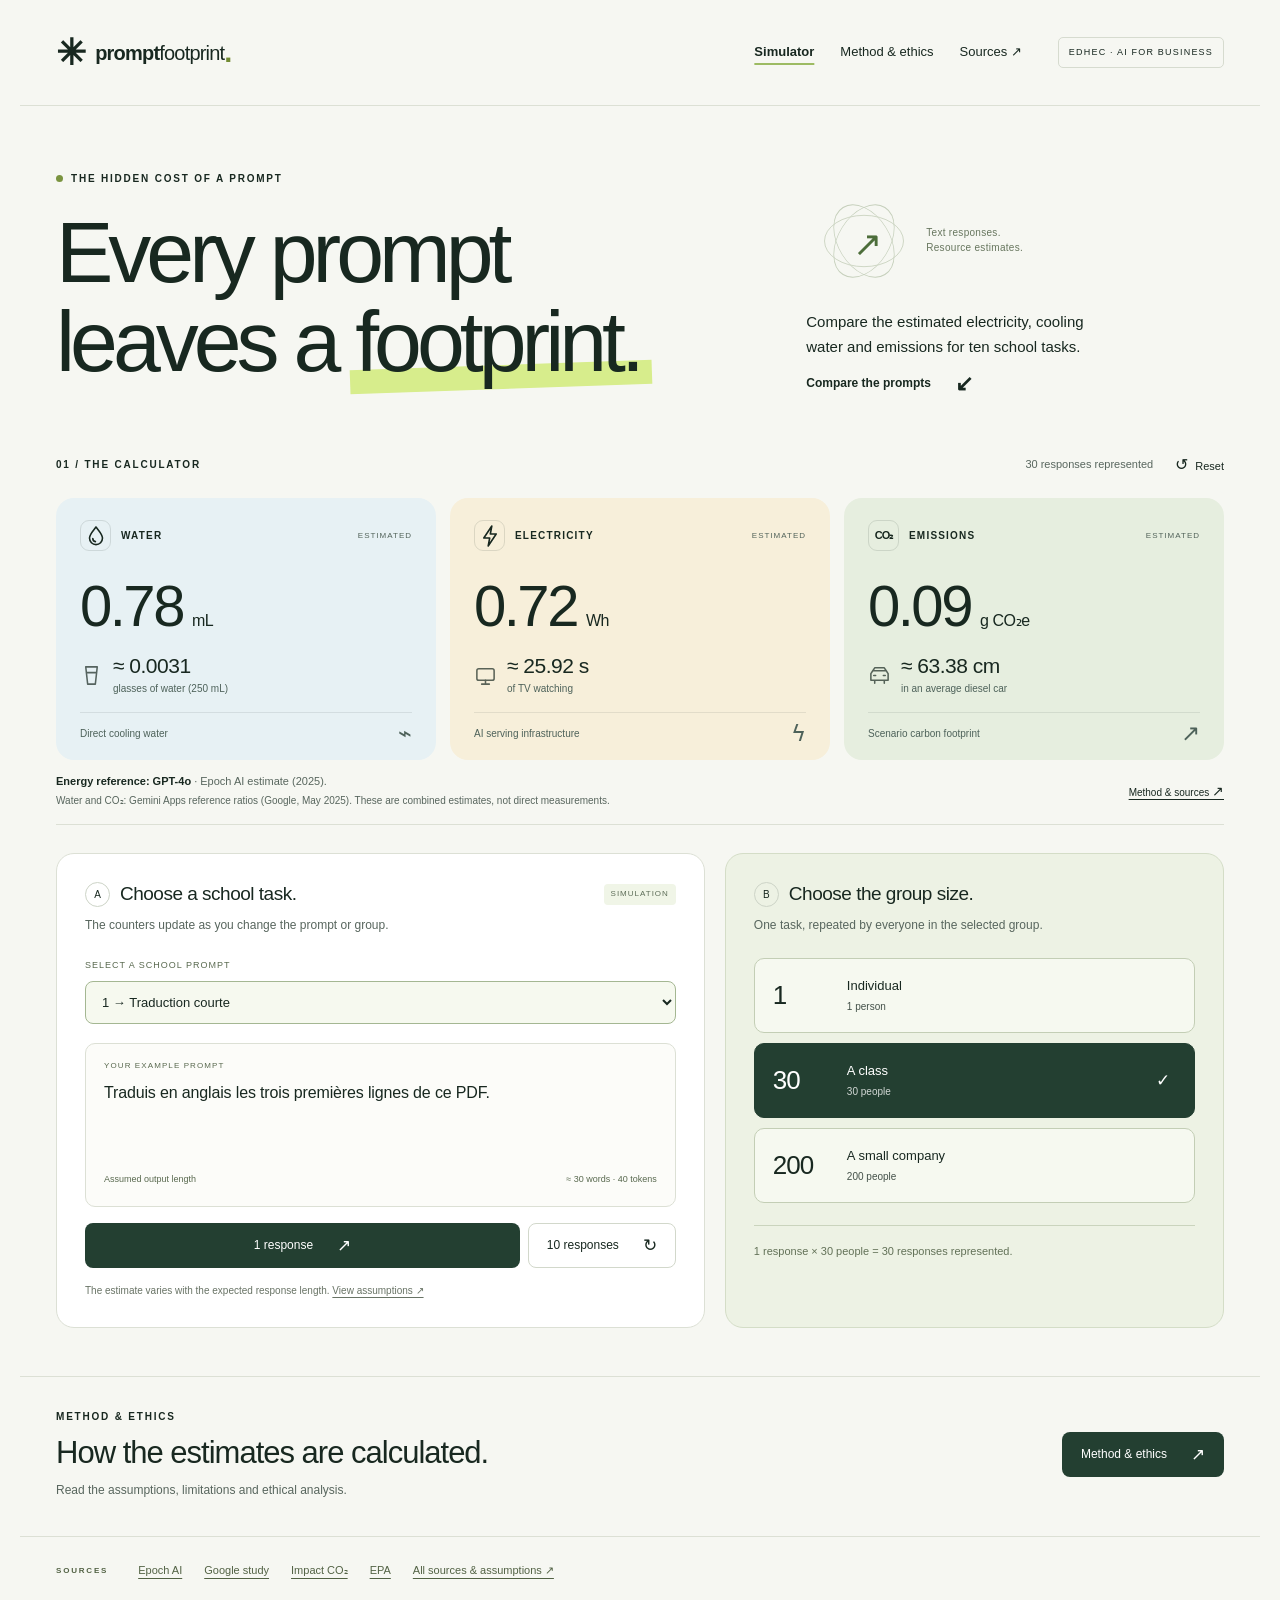
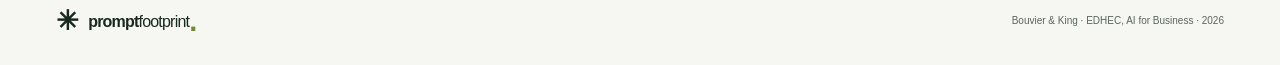
==== commit 417db09e: "Name model references and audit calculation display and site copy" ====
--- a/index.html
+++ b/index.html
@@ -4,12 +4,12 @@
   <meta charset="utf-8">
   <meta name="viewport" content="width=device-width, initial-scale=1">
   <meta name="theme-color" content="#f6f7f2">
-  <meta name="description" content="Explore the estimated water, electricity and carbon footprint of AI prompts. An interactive, research-based AI ethics project by Bouvier & King.">
+  <meta name="description" content="Explore the estimated water, electricity and carbon footprint of AI prompts. An AI ethics project by Bouvier & King, with sources and assumptions.">
   <title>The Hidden Cost of a Prompt — Bouvier & King</title>
   <link rel="icon" href="favicon.svg" type="image/svg+xml">
-  <link rel="stylesheet" href="styles.css?v=3">
-  <script src="model.js?v=3" defer></script>
-  <script src="app.js?v=3" defer></script>
+  <link rel="stylesheet" href="styles.css?v=4">
+  <script src="model.js?v=4" defer></script>
+  <script src="app.js?v=4" defer></script>
 </head>
 <body>
   <a class="skip-link" href="#experiment">Skip to the experiment</a>
@@ -22,20 +22,20 @@
   <main id="top">
     <section class="hero wrap" aria-labelledby="hero-title">
       <div class="hero-main"><div class="eyebrow"><span class="status-dot"></span> THE HIDDEN COST OF A PROMPT</div><h1 id="hero-title">Every prompt<br> leaves a <em>footprint.</em></h1></div>
-      <div class="hero-aside"><div class="orbit-art" aria-hidden="true"><span class="orbit orbit-one"></span><span class="orbit orbit-two"></span><span class="orbit orbit-three"></span><span class="orbit-core">↗</span><span class="orbit-label">digital actions.<br> physical resources.</span></div><p>Water. Electricity. Carbon.<br> Compare the estimated resources behind ten everyday AI tasks.</p><a class="text-link" href="#experiment">Make the invisible visible <span aria-hidden="true">↙</span></a></div>
+      <div class="hero-aside"><div class="orbit-art" aria-hidden="true"><span class="orbit orbit-one"></span><span class="orbit orbit-two"></span><span class="orbit orbit-three"></span><span class="orbit-core">↗</span><span class="orbit-label">Text responses.<br> Resource estimates.</span></div><p>Compare the estimated electricity, cooling water and emissions for ten school tasks.</p><a class="text-link" href="#experiment">Compare the prompts <span aria-hidden="true">↙</span></a></div>
     </section>
 
     <section class="experiment wrap" id="experiment" aria-labelledby="experiment-title">
-      <div class="section-topline"><div><span class="eyebrow">01 / THE EXPERIMENT</span><h2 class="sr-only" id="experiment-title">Your simulated AI footprint</h2></div><div class="session-tools"><span><span id="request-count">30</span> generations represented</span><button class="reset-button" id="reset-session" type="button"><span aria-hidden="true">↺</span> Reset</button></div></div>
+      <div class="section-topline"><div><span class="eyebrow">01 / THE CALCULATOR</span><h2 class="sr-only" id="experiment-title">Your simulated AI footprint</h2></div><div class="session-tools"><span><span id="request-count">30</span> responses represented</span><button class="reset-button" id="reset-session" type="button"><span aria-hidden="true">↺</span> Reset</button></div></div>
       <div class="counter-grid" aria-label="Estimated totals for the selected group">
-        <article class="counter water"><div class="counter-heading"><span class="icon-box"><svg viewBox="0 0 24 24" aria-hidden="true"><path d="M12 3C9 7 5.5 10.4 5.5 14.1a6.5 6.5 0 0 0 13 0C18.5 10.4 15 7 12 3Z"/><path d="M8.8 14.5c0 1.7 1.1 2.9 2.6 3.1"/></svg></span><span>WATER</span><span class="estimate-label">ESTIMATED</span></div><div class="counter-number"><span id="water-value">0.00</span><span id="water-unit" class="unit">mL</span></div><div class="counter-equivalent"><svg id="water-equivalent-icon" viewBox="0 0 24 24" aria-hidden="true"><path d="M6 3h12l-2 18H8L6 3Z"/><path d="M7 9h10"/></svg><div><strong id="water-equivalent">≈ 0.0031</strong><span id="water-equivalent-label">glasses of water (250 mL)</span></div></div><div class="counter-footer"><span>Direct cooling water</span><span class="counter-spark" aria-hidden="true">⌁</span></div></article>
-        <article class="counter electricity"><div class="counter-heading"><span class="icon-box"><svg viewBox="0 0 24 24" aria-hidden="true"><path d="m13.8 2-8 12h5.9L10.2 22l8-12h-5.9L13.8 2Z"/></svg></span><span>ELECTRICITY</span><span class="estimate-label">ESTIMATED</span></div><div class="counter-number"><span id="energy-value">0.00</span><span id="energy-unit" class="unit">Wh</span></div><div class="counter-equivalent"><svg viewBox="0 0 24 24" aria-hidden="true"><rect x="3" y="5" width="18" height="12" rx="2"/><path d="M8 21h8m-4-4v4"/></svg><div><strong id="energy-equivalent">0 s</strong><span>of TV watching</span></div></div><div class="counter-footer"><span>AI serving infrastructure</span><span class="counter-spark" aria-hidden="true">ϟ</span></div></article>
-        <article class="counter carbon"><div class="counter-heading"><span class="icon-box co2-icon" aria-hidden="true">CO₂</span><span>EMISSIONS</span><span class="estimate-label">ESTIMATED</span></div><div class="counter-number"><span id="carbon-value">0.00</span><span id="carbon-unit" class="unit">g CO₂e</span></div><div class="counter-equivalent"><svg viewBox="0 0 24 24" aria-hidden="true"><path d="m5 7 2-3h10l2 3 2 3v7H3v-7l2-3ZM5 7h14M7 17v3m10-3v3M6 12h2m8 0h2"/></svg><div><strong id="carbon-equivalent">0 km</strong><span>in an average diesel car</span></div></div><div class="counter-footer"><span>Scenario carbon footprint</span><span class="counter-spark" aria-hidden="true">↗</span></div></article>
+        <article class="counter water"><div class="counter-heading"><span class="icon-box"><svg viewBox="0 0 24 24" aria-hidden="true"><path d="M12 3C9 7 5.5 10.4 5.5 14.1a6.5 6.5 0 0 0 13 0C18.5 10.4 15 7 12 3Z"/><path d="M8.8 14.5c0 1.7 1.1 2.9 2.6 3.1"/></svg></span><span>WATER</span><span class="estimate-label">ESTIMATED</span></div><div class="counter-number"><span id="water-value">—</span><span id="water-unit" class="unit">mL</span></div><div class="counter-equivalent"><svg id="water-equivalent-icon" viewBox="0 0 24 24" aria-hidden="true"><path d="M6 3h12l-2 18H8L6 3Z"/><path d="M7 9h10"/></svg><div><strong id="water-equivalent">≈ 0.0031</strong><span id="water-equivalent-label">glasses of water (250 mL)</span></div></div><div class="counter-footer"><span>Direct cooling water</span><span class="counter-spark" aria-hidden="true">⌁</span></div></article>
+        <article class="counter electricity"><div class="counter-heading"><span class="icon-box"><svg viewBox="0 0 24 24" aria-hidden="true"><path d="m13.8 2-8 12h5.9L10.2 22l8-12h-5.9L13.8 2Z"/></svg></span><span>ELECTRICITY</span><span class="estimate-label">ESTIMATED</span></div><div class="counter-number"><span id="energy-value">—</span><span id="energy-unit" class="unit">Wh</span></div><div class="counter-equivalent"><svg viewBox="0 0 24 24" aria-hidden="true"><rect x="3" y="5" width="18" height="12" rx="2"/><path d="M8 21h8m-4-4v4"/></svg><div><strong id="energy-equivalent">0 s</strong><span>of TV watching</span></div></div><div class="counter-footer"><span>AI serving infrastructure</span><span class="counter-spark" aria-hidden="true">ϟ</span></div></article>
+        <article class="counter carbon"><div class="counter-heading"><span class="icon-box co2-icon" aria-hidden="true">CO₂</span><span>EMISSIONS</span><span class="estimate-label">ESTIMATED</span></div><div class="counter-number"><span id="carbon-value">—</span><span id="carbon-unit" class="unit">g CO₂e</span></div><div class="counter-equivalent"><svg viewBox="0 0 24 24" aria-hidden="true"><path d="m5 7 2-3h10l2 3 2 3v7H3v-7l2-3ZM5 7h14M7 17v3m10-3v3M6 12h2m8 0h2"/></svg><div><strong id="carbon-equivalent">0 km</strong><span>in an average diesel car</span></div></div><div class="counter-footer"><span>Scenario carbon footprint</span><span class="counter-spark" aria-hidden="true">↗</span></div></article>
       </div>
-      <p class="benchmark-caption">Estimates depend on the expected response length. <a href="method.html#model">See the model, assumptions & sources <span aria-hidden="true">↗</span></a></p>
+      <div class="model-reference" id="reference-model"><p><strong>Energy reference: GPT-4o</strong> · Epoch AI estimate (2025).<span>Water and CO₂: Gemini Apps reference ratios (Google, May 2025). These are combined estimates, not direct measurements.</span></p><a href="method.html#model">Method & sources <span aria-hidden="true">↗</span></a></div>
 
       <div class="experiment-layout">
-        <div class="prompt-lab"><div class="lab-heading"><span class="mini-step">A</span><h3>Choose an everyday prompt.</h3><span class="local-pill">SIMULATION</span></div><p class="lab-intro">The counters update as you change the prompt or group.</p>
+        <div class="prompt-lab"><div class="lab-heading"><span class="mini-step">A</span><h3>Choose a school task.</h3><span class="local-pill">SIMULATION</span></div><p class="lab-intro">The counters update as you change the prompt or group.</p>
           <div class="prompt-picker"><label for="prompt-select">SELECT A SCHOOL PROMPT</label><select id="prompt-select" lang="fr">
             <option value="1">1 → Traduction courte</option>
             <option value="2">2 → Exercice de maths</option>
@@ -48,13 +48,12 @@
             <option value="9">9 → Dossier de révision</option>
             <option value="10">10 → Dissertation de 50 pages</option>
           </select></div>
-          <div class="prompt-display"><div class="prompt-display-top"><span>YOUR EXAMPLE PROMPT</span><span aria-hidden="true">✦</span></div><p id="prompt-text" lang="fr">Traduis en anglais les trois premières lignes de ce PDF.</p><div class="prompt-display-bottom"><span>Assumed output length</span><span id="output-assumption">≈ 30 words · 40 tokens</span></div></div>
-          <div class="prompt-actions" role="group" aria-label="Generations per person"><button class="button button-dark" id="simulate-prompt" type="button" aria-pressed="true">1 generation <span aria-hidden="true">↗</span></button><button class="button button-outline" id="repeat-prompts" type="button" aria-pressed="false">10 generations <span aria-hidden="true">↻</span></button></div>
-          <p class="lab-note" id="prompt-scope-note">Length-based estimates, not measurements of these exact prompts. <a href="method.html#assumptions">View assumptions ↗</a></p>
-          <p class="activity-message" id="activity-message" role="status" aria-live="polite">Estimate for 1 generation per person in a class of 30.</p>
+          <div class="prompt-display"><div class="prompt-display-top"><span>YOUR EXAMPLE PROMPT</span></div><p id="prompt-text" lang="fr">Traduis en anglais les trois premières lignes de ce PDF.</p><div class="prompt-display-bottom"><span>Assumed output length</span><span id="output-assumption">≈ 30 words · 40 tokens</span></div></div>
+          <div class="prompt-actions" role="group" aria-label="Responses per person"><button class="button button-dark" id="simulate-prompt" type="button" aria-pressed="true">1 response <span aria-hidden="true">↗</span></button><button class="button button-outline" id="repeat-prompts" type="button" aria-pressed="false">10 responses <span aria-hidden="true">↻</span></button></div>
+          <p class="lab-note" id="prompt-scope-note">The estimate varies with the expected response length. <a href="method.html#assumptions">View assumptions ↗</a></p>
         </div>
 
-        <aside class="scale-panel" aria-labelledby="scale-title"><div class="lab-heading"><span class="mini-step">B</span><h3 id="scale-title">Choose your scale.</h3></div><p class="lab-intro">One task, repeated by everyone in the selected group.</p>
+        <aside class="scale-panel" aria-labelledby="scale-title"><div class="lab-heading"><span class="mini-step">B</span><h3 id="scale-title">Choose the group size.</h3></div><p class="lab-intro">One task, repeated by everyone in the selected group.</p>
           <div class="group-options" role="group" aria-label="Number of people in the scenario">
             <button class="group-option" type="button" data-people="1" aria-pressed="false"><span class="group-number">1</span><span class="group-label"><strong>Individual</strong><span>1 person</span></span><span class="group-check" aria-hidden="true">✓</span></button>
             <button class="group-option selected" type="button" data-people="30" aria-pressed="true"><span class="group-number">30</span><span class="group-label"><strong>A class</strong><span>30 people</span></span><span class="group-check" aria-hidden="true">✓</span></button>
@@ -66,7 +65,7 @@
       <noscript><p class="noscript-note">Enable JavaScript to compare the ten prompt scenarios. Read <a href="method.html">the method, ethics and sources</a> for the model and its assumptions.</p></noscript>
     </section>
 
-    <section class="learn-strip wrap" aria-label="Understand these estimates"><div><span class="eyebrow">BEHIND THE NUMBERS</span><h2>Understand the footprint.</h2><p>Explore the calculation, its limits and the ethical questions.</p></div><a class="button button-dark" href="method.html">Method & ethics <span aria-hidden="true">↗</span></a></section>
+    <section class="learn-strip wrap" aria-label="Understand these estimates"><div><span class="eyebrow">METHOD & ETHICS</span><h2>How the estimates are calculated.</h2><p>Read the assumptions, limitations and ethical analysis.</p></div><a class="button button-dark" href="method.html">Method & ethics <span aria-hidden="true">↗</span></a></section>
     <footer class="compact-footer wrap" id="sources"><div class="footer-source-links"><span class="eyebrow">SOURCES</span><a href="https://epoch.ai/gradient-updates/how-much-energy-does-chatgpt-use" target="_blank" rel="noopener noreferrer">Epoch AI</a><a href="https://arxiv.org/html/2508.15734v1" target="_blank" rel="noopener noreferrer">Google study</a><a href="https://impactco2.fr/outils/transport/voiturethermique" target="_blank" rel="noopener noreferrer">Impact CO₂</a><a href="https://www.epa.gov/watersense/showerheads" target="_blank" rel="noopener noreferrer">EPA</a><a href="method.html#sources">All sources & assumptions ↗</a></div><div class="compact-footer-bottom"><a class="wordmark" href="#top"><span class="brand-mark" aria-hidden="true">✳</span> prompt<span class="wordmark-light">footprint</span><span class="brand-dot">.</span></a><p>Bouvier & King · EDHEC, AI for Business · 2026</p></div></footer>
   </main>
   <div class="sr-only" id="counter-announcement" role="status" aria-live="polite" aria-atomic="true"></div>
--- a/styles.css
+++ b/styles.css
@@ -1,6 +1,6 @@
 @charset "UTF-8";
 :root{--paper:#f6f7f2;--ink:#182820;--muted:#58665e;--green:#d7ed8c;--forest:#233f31;--line:#dce0d5;--water:#e7f1f4;--energy:#f7efda;--carbon:#e6eedf;--radius:18px;--sans:Arial,Helvetica,sans-serif}
-*{box-sizing:border-box}html{scroll-behavior:smooth;scroll-padding-top:28px}body{margin:0;background:var(--paper);color:var(--ink);font-family:var(--sans);font-size:15px;line-height:1.6;-webkit-font-smoothing:antialiased}button,input,select{font:inherit}button,a,input,select{-webkit-tap-highlight-color:transparent}button,a{touch-action:manipulation}a{color:inherit}button{cursor:pointer}button:focus-visible,a:focus-visible,input:focus-visible,select:focus-visible,summary:focus-visible{outline:3px solid #43694f;outline-offset:5px}button:disabled{cursor:default}svg{width:24px;height:24px;fill:none;stroke:currentColor;stroke-width:1.6;stroke-linecap:round;stroke-linejoin:round}.wrap{max-width:1240px;margin:0 auto;padding-left:36px;padding-right:36px}.site-header{height:106px;display:flex;align-items:center;gap:36px;border-bottom:1px solid var(--line)}.wordmark{display:inline-flex;align-items:center;white-space:nowrap;text-decoration:none;font-weight:700;font-size:20px;letter-spacing:-.8px;line-height:1.2}.brand-mark{font-size:36px;margin-right:10px;line-height:1}.wordmark-light{font-weight:400}.brand-dot{color:#728b33;font-size:29px;line-height:.8}.site-header nav{display:flex;gap:26px;margin-left:auto;font-size:13px}.site-header nav a{text-decoration:none}.site-header nav a:hover{text-decoration:underline;text-underline-offset:5px}.course-tag{font-size:9px;letter-spacing:1.2px;border:1px solid #d6dbcf;padding:7px 10px;border-radius:5px;white-space:nowrap}.hero{display:grid;grid-template-columns:1.7fr 1fr;gap:40px;padding-top:65px;padding-bottom:52px}.eyebrow{font-size:10px;font-weight:700;letter-spacing:1.8px;display:flex;align-items:center;gap:8px;line-height:1.5}.status-dot{height:7px;width:7px;display:inline-block;border-radius:50%;background:#7a9440}.hero h1{font-size:clamp(56px,6.8vw,86px);line-height:1.04;letter-spacing:-5px;font-weight:500;margin:22px 0 8px}.hero h1 em{font-style:normal;position:relative;isolation:isolate;white-space:nowrap}.hero h1 em:after{content:"";position:absolute;bottom:0;left:-5px;right:-12px;transform:rotate(-2deg);height:25%;background:var(--green);z-index:-1}.hero-aside{padding-top:0;display:flex;flex-direction:column;align-items:flex-start;justify-content:flex-end}.hero-aside>p{font-size:15px;line-height:1.7;max-width:315px;margin:13px 0}.text-link{display:inline-flex;gap:24px;align-items:center;text-decoration:none;font-size:12px;font-weight:700}.text-link:hover{gap:30px}.text-link span{font-size:22px;line-height:1}.orbit-art{position:relative;width:280px;height:105px;align-self:flex-start}.orbit{position:absolute;border:1px solid #c6d0bc;border-radius:50%;width:80px;height:80px;left:18px;top:10px;transform:rotate(-32deg) scaleX(.65)}.orbit-two{transform:rotate(32deg) scaleX(.65)}.orbit-three{transform:rotate(90deg) scaleX(.65)}.orbit-core{position:absolute;left:47px;top:25px;font-size:35px;color:#4c6d3a}.orbit-label{position:absolute;left:120px;top:34px;font-size:10px;line-height:1.5;letter-spacing:.3px;color:#67765e}.section-topline{display:flex;align-items:center;justify-content:space-between;margin-bottom:16px}.session-tools{display:flex;gap:22px;align-items:center;font-size:11px;color:var(--muted)}.reset-button{border:0;background:none;font-size:11px;padding:5px 0;color:var(--ink)}.reset-button span{font-size:16px;margin-right:4px}.counter-grid{display:grid;grid-template-columns:repeat(3,1fr);gap:14px;position:sticky;top:12px;z-index:5}.counter-grid:before{content:"";position:absolute;inset:-8px;background:var(--paper);border-radius:20px;z-index:-1}.counter{padding:22px 24px 15px;border-radius:var(--radius);position:relative;overflow:hidden}.water{background:var(--water)}.electricity{background:var(--energy)}.carbon{background:var(--carbon)}.counter-heading{display:flex;align-items:center;gap:10px;font-size:10px;letter-spacing:1.2px;font-weight:700}.icon-box{display:flex;align-items:center;justify-content:center;height:31px;width:31px;border:1px solid #18282020;border-radius:9px}.co2-icon{font-size:11px;letter-spacing:-1px}.estimate-label{margin-left:auto;font-size:8px;letter-spacing:1px;font-weight:400;color:#52635a}.counter-number{display:flex;align-items:baseline;gap:9px;font-size:58px;line-height:1.2;font-weight:400;letter-spacing:-2.5px;font-variant-numeric:tabular-nums;margin:20px 0 11px;white-space:nowrap}.unit{font-size:16px;letter-spacing:-.4px;font-weight:400}.counter-footer{display:flex;justify-content:space-between;border-top:1px solid #18282018;padding-top:9px;font-size:10px;color:#4e625a;align-items:center}.counter-spark{font-size:23px;line-height:1}.benchmark-caption{font-size:10px;color:var(--muted);display:flex;flex-wrap:wrap;gap:4px;margin:11px 0 30px}.benchmark-caption b{font-weight:400;color:var(--ink)}.benchmark-caption a{margin-left:auto;text-underline-offset:3px}.experiment-layout{display:grid;grid-template-columns:1.3fr 1fr;gap:20px}.prompt-lab{background:#fff;border:1px solid var(--line);border-radius:var(--radius);padding:28px}.lab-heading{display:flex;align-items:center;gap:10px}.lab-heading h3{font-size:19px;letter-spacing:-.5px;font-weight:500;line-height:1.3;margin:0}.mini-step{font-size:10px;border:1px solid #cdd4c7;width:25px;height:25px;display:flex;align-items:center;justify-content:center;border-radius:50%;flex-shrink:0}.local-pill{font-size:8px;letter-spacing:1px;margin-left:auto;color:#5d6d58;background:#f0f5e7;border-radius:4px;padding:4px 7px}.lab-intro{font-size:12px;color:var(--muted);margin:9px 0 20px}.prompt-options{display:grid;grid-template-columns:1fr 1fr;gap:8px}.prompt-option{display:flex;align-items:center;gap:8px;border:1px solid var(--line);background:transparent;text-align:left;color:#526157;border-radius:8px;padding:10px 12px;font-size:11px;transition:background .15s,border-color .15s}.prompt-option span{font-size:15px;width:18px;text-align:center}.prompt-option:hover{background:#f2f5ee}.prompt-option.selected{color:var(--ink);background:#eef4e4;border-color:#8b9e6a}.prompt-display{border:1px solid var(--line);border-radius:10px;margin:19px 0 16px;padding:16px 18px;background:#fcfcf9;min-height:148px}.prompt-display-top{display:flex;justify-content:space-between;align-items:center;font-size:8px;letter-spacing:1.1px;color:#59694f}.prompt-display-top>span:last-child{font-size:17px}.prompt-display>p{font-size:16px;letter-spacing:-.15px;line-height:1.55;margin:9px 0 17px;min-height:50px}.prompt-display-bottom{display:flex;justify-content:space-between;color:#59694f;font-size:9px}.prompt-actions{display:flex;gap:8px}.button{display:inline-flex;gap:24px;align-items:center;justify-content:center;padding:12px 18px;border-radius:8px;border:1px solid transparent;text-decoration:none;font-size:12px;line-height:1.6;font-weight:500;transition:background .15s,transform .15s}.button:active{transform:translateY(1px)}.button>span{font-size:17px;line-height:1}.button-dark{background:var(--forest);color:#fff}.button-dark:hover{background:#365640}.button-outline{border-color:#d2d8cb;background:#fff;color:var(--ink)}.button-outline:hover{background:#f0f4e8}#simulate-prompt{flex:1}.lab-note{font-size:10px;line-height:1.65;color:#687365;margin:15px 0 0}.activity-message{font-size:10px;color:#52663f;margin:9px 0 0;min-height:17px}.scale-panel{border:1px solid #d4ddc7;background:#edf2e4;border-radius:var(--radius);padding:28px}.scale-presets{display:flex;gap:4px;padding:4px;border:1px solid #cbd5bd;background:#e3ebd9;border-radius:8px;margin-bottom:23px}.scale-presets button{flex:1;border:0;background:none;border-radius:5px;color:#4b5d44;padding:7px 5px;font-size:11px}.scale-presets button.selected{background:#fff;color:var(--ink);box-shadow:0 1px 3px #0000000a}.range-heading{display:flex;justify-content:space-between;font-size:12px}.range-heading output{font-weight:700;font-variant-numeric:tabular-nums}input[type="range"]{width:100%;margin:12px 0 23px;accent-color:#3e5e37;cursor:pointer;height:6px}.scale-controls{display:grid;grid-template-columns:1.2fr 1fr;gap:12px}.scale-controls label{display:block;font-size:9px;color:#53624c;margin-bottom:6px}.scale-controls input,.scale-controls select{width:100%;background:#f9fbf5;border:1px solid #c8d3bc;border-radius:7px;color:var(--ink);font-size:12px;padding:9px 10px;height:39px}.scenario-title{font-size:10px;border-top:1px solid #cad4bd;padding-top:20px;margin-top:24px}.scenario-title>span{font-size:13px;font-weight:700}.scenario-totals{margin:14px 0}.scenario-totals>div{display:flex;align-items:center;justify-content:space-between;margin-bottom:9px;gap:10px}.scenario-totals dt{display:flex;align-items:center;gap:8px;font-size:12px}.scenario-totals dd{font-size:17px;letter-spacing:-.3px;font-variant-numeric:tabular-nums;margin:0;text-align:right}.metric-dot{height:6px;width:6px;border-radius:50%;display:inline-block}.water-dot{background:#5d8f9d}.energy-dot{background:#bd963a}.carbon-dot{background:#68814b}.scale-note{font-size:10px;color:#627157;line-height:1.6;margin:19px 0 0}.perspective-section{background:var(--forest);color:#f6f7f2;margin-top:72px;padding:62px 0}.perspective-layout{display:grid;grid-template-columns:1.2fr 1fr;gap:90px;align-items:center}.perspective-section .eyebrow{color:#c7d8b1}h2{font-size:43px;font-weight:400;line-height:1.12;letter-spacing:-1.8px;margin:19px 0 22px}.perspective-layout>div:first-child>p{font-size:13px;line-height:1.8;max-width:450px;color:#d2dccf}.perspective-layout .text-link{color:#d7ed8c;margin-top:13px}.context-chart{background:#ffffff08;border:1px solid #ffffff24;border-radius:14px;padding:25px}.chart-title{font-size:9px;letter-spacing:1.3px;color:#c7d8b1;margin-bottom:25px}.chart-row+.chart-row{margin-top:22px}.chart-label{display:flex;justify-content:space-between;align-items:baseline;font-size:11px}.chart-label strong{font-size:28px;font-weight:400;letter-spacing:-1px}.chart-label small{font-size:12px;letter-spacing:0}.chart-track{height:17px;background:#ffffff0a;border-radius:3px;margin:8px 0 3px;overflow:hidden}.chart-track>span{background:#b5ca95;height:100%;display:block;border-radius:3px}.projected .chart-track>span{background:repeating-linear-gradient(-45deg,#c9e28d,#c9e28d 4px,#afc77a 4px,#afc77a 5px)}.chart-caption{font-size:9px;color:#bbcbb3}.context-chart>p{font-size:10px;color:#c4d1be;line-height:1.7;margin:19px 0 0}.context-chart b{color:#fff;font-weight:400}.ethics-section{padding-top:76px;padding-bottom:64px}.section-heading{display:grid;grid-template-columns:1.2fr 1fr;gap:90px;align-items:end}.section-heading>p{font-size:13px;color:var(--muted);max-width:420px;line-height:1.8;margin:0 0 23px}.ethics-grid{display:grid;grid-template-columns:repeat(3,1fr);gap:30px;margin-top:27px}.ethics-grid article{padding:23px 0 0;border-top:1px solid #b8c2ad;display:flex;flex-direction:column}.ethics-number{font-size:11px;color:#59694f;margin-bottom:21px}.ethics-grid h3{font-size:25px;line-height:1.2;letter-spacing:-.6px;font-weight:400;margin:0 0 17px}.ethics-grid article>p{font-size:12px;line-height:1.9;color:#53614f;margin:0 0 24px;flex:1}.ethics-grid a{font-size:10px;text-decoration:none;color:#36563d}.ethical-action{border-top:1px solid var(--line);padding-top:17px}.ethical-action>span{font-size:8px;font-weight:700;letter-spacing:1px;color:#526244}.ethical-action>p{font-size:12px;line-height:1.7;margin:7px 0 0}.takeaway{display:flex;gap:24px;align-items:center;background:#eaf0e1;padding:25px 28px;border-radius:12px;margin-top:40px}.takeaway-symbol{font-size:42px;font-weight:400;color:#708651;line-height:1}.takeaway .eyebrow{font-size:8px;letter-spacing:1.2px}.takeaway p{font-size:12px;color:#53634b;line-height:1.8;margin:7px 0 0;max-width:900px}.discussion{position:relative;margin-top:52px;border-top:1px solid var(--line);padding:28px 70px 0 0}.discussion .eyebrow{font-size:8px;color:#667659}.discussion>p{font-size:25px;letter-spacing:-.5px;line-height:1.45;max-width:850px;margin:12px 0 0}.discussion-end{position:absolute;right:10px;bottom:0;font-size:70px;color:#b5c695;line-height:1}.method-section{display:grid;grid-template-columns:1fr 1.35fr;gap:80px;padding-top:50px;padding-bottom:72px;border-top:1px solid var(--line)}.method-intro h2{font-size:35px}.method-intro p{font-size:12px;color:var(--muted);max-width:310px;line-height:1.9}.method-details{padding-top:12px}.method-details details{border-top:1px solid #cfd7c6}.method-details details:last-child{border-bottom:1px solid #cfd7c6}.method-details summary{list-style:none;font-size:12px;cursor:pointer;padding:18px 0;display:flex;align-items:center;justify-content:space-between;gap:15px}.method-details summary::-webkit-details-marker{display:none}.method-details summary>span{font-size:20px;color:#708362;transition:transform .15s}.method-details details[open] summary>span{transform:rotate(45deg)}.details-body{font-size:11px;line-height:1.9;color:#5f6c57;padding:0 24px 16px 0}.details-body p{margin:0 0 10px}.details-body p:last-child{margin-bottom:0}.details-body ul{padding-left:17px;margin-top:0}.details-body li{margin-bottom:8px}.details-body a{text-underline-offset:3px}.details-body b{font-weight:700;color:#3b5036}.sources-section{background:#ecf0e6;padding-top:62px}.sources-section h2{font-size:36px}.source-list{padding:0;list-style:none;margin:28px 0 0}.source-list li{display:flex;gap:25px;border-top:1px solid #ccd5c3;padding:22px 0;scroll-margin-top:25px}.source-index{font-size:10px;padding-top:3px;color:#59694f;min-width:23px}.source-list li>div{flex:1}.source-type{font-size:8px;font-weight:700;letter-spacing:1.1px;color:#526244;display:block;margin-bottom:7px}.source-list a{font-size:13px;line-height:1.6;text-decoration:none;display:flex;align-items:baseline;gap:24px;justify-content:space-between;font-weight:500}.source-list a:hover{text-decoration:underline;text-underline-offset:4px}.source-list a>span{font-size:18px}.source-list p{font-size:10px;line-height:1.8;color:#627057;margin:6px 40px 0 0;max-width:850px}.disclosure-card{margin:24px 0 48px;background:var(--paper);border:1px solid #d6ddce;border-radius:14px;padding:28px;display:flex;justify-content:space-between;align-items:center;gap:35px}.disclosure-card .eyebrow{font-size:8px;color:#627057}.disclosure-card h3{font-size:23px;line-height:1.25;font-weight:400;letter-spacing:-.5px;margin:12px 0}.disclosure-card p{font-size:11px;line-height:1.8;color:#627057;max-width:500px;margin:0}.disclosure-card .button{white-space:nowrap;font-size:11px}.site-footer{border-top:1px solid #ccd5c3;padding:25px 0;display:flex;flex-wrap:wrap;align-items:center;column-gap:30px;row-gap:8px}.site-footer .wordmark{font-size:15px}.site-footer .brand-mark{font-size:26px;margin-right:7px}.site-footer p,.site-footer>a:not(.wordmark){font-size:9px;color:#617056;margin:0}.site-footer>a:not(.wordmark){margin-left:auto;text-decoration:none}.footer-date{width:100%;font-size:8px;color:#526244;padding-left:33px}.counter.flash{animation:counterFlash .45s ease-out}.noscript-note{padding:20px;border:1px solid #bac9a8;font-size:13px}.sr-only{position:absolute;width:1px;height:1px;padding:0;margin:-1px;overflow:hidden;clip:rect(0,0,0,0);white-space:nowrap;border:0}.skip-link{position:absolute;top:-100px;left:15px;z-index:10;background:var(--forest);color:#fff;padding:10px}.skip-link:focus{top:15px}@keyframes counterFlash{0%{box-shadow:inset 0 0 0 2px #73944b}100%{box-shadow:inset 0 0 0 2px transparent}}
+*{box-sizing:border-box}html{scroll-behavior:smooth;scroll-padding-top:28px}body{margin:0;background:var(--paper);color:var(--ink);font-family:var(--sans);font-size:15px;line-height:1.6;-webkit-font-smoothing:antialiased}button,input,select{font:inherit}button,a,input,select{-webkit-tap-highlight-color:transparent}button,a{touch-action:manipulation}a{color:inherit}button{cursor:pointer}button:focus-visible,a:focus-visible,input:focus-visible,select:focus-visible,summary:focus-visible{outline:3px solid #43694f;outline-offset:5px}button:disabled{cursor:default}svg{width:24px;height:24px;fill:none;stroke:currentColor;stroke-width:1.6;stroke-linecap:round;stroke-linejoin:round}.wrap{max-width:1240px;margin:0 auto;padding-left:36px;padding-right:36px}.site-header{height:106px;display:flex;align-items:center;gap:36px;border-bottom:1px solid var(--line)}.wordmark{display:inline-flex;align-items:center;white-space:nowrap;text-decoration:none;font-weight:700;font-size:20px;letter-spacing:-.8px;line-height:1.2}.brand-mark{font-size:36px;margin-right:10px;line-height:1}.wordmark-light{font-weight:400}.brand-dot{color:#728b33;font-size:29px;line-height:.8}.site-header nav{display:flex;gap:26px;margin-left:auto;font-size:13px}.site-header nav a{text-decoration:none}.site-header nav a:hover{text-decoration:underline;text-underline-offset:5px}.course-tag{font-size:9px;letter-spacing:1.2px;border:1px solid #d6dbcf;padding:7px 10px;border-radius:5px;white-space:nowrap}.hero{display:grid;grid-template-columns:1.7fr 1fr;gap:40px;padding-top:65px;padding-bottom:52px}.eyebrow{font-size:10px;font-weight:700;letter-spacing:1.8px;display:flex;align-items:center;gap:8px;line-height:1.5}.status-dot{height:7px;width:7px;display:inline-block;border-radius:50%;background:#7a9440}.hero h1{font-size:clamp(56px,6.8vw,86px);line-height:1.04;letter-spacing:-5px;font-weight:500;margin:22px 0 8px}.hero h1 em{font-style:normal;position:relative;isolation:isolate;white-space:nowrap}.hero h1 em:after{content:"";position:absolute;bottom:0;left:-5px;right:-12px;transform:rotate(-2deg);height:25%;background:var(--green);z-index:-1}.hero-aside{padding-top:0;display:flex;flex-direction:column;align-items:flex-start;justify-content:flex-end}.hero-aside>p{font-size:15px;line-height:1.7;max-width:315px;margin:13px 0}.text-link{display:inline-flex;gap:24px;align-items:center;text-decoration:none;font-size:12px;font-weight:700}.text-link:hover{gap:30px}.text-link span{font-size:22px;line-height:1}.orbit-art{position:relative;width:280px;height:105px;align-self:flex-start}.orbit{position:absolute;border:1px solid #c6d0bc;border-radius:50%;width:80px;height:80px;left:18px;top:10px;transform:rotate(-32deg) scaleX(.65)}.orbit-two{transform:rotate(32deg) scaleX(.65)}.orbit-three{transform:rotate(90deg) scaleX(.65)}.orbit-core{position:absolute;left:47px;top:25px;font-size:35px;color:#4c6d3a}.orbit-label{position:absolute;left:120px;top:34px;font-size:10px;line-height:1.5;letter-spacing:.3px;color:#67765e}.section-topline{display:flex;align-items:center;justify-content:space-between;margin-bottom:16px}.session-tools{display:flex;gap:22px;align-items:center;font-size:11px;color:var(--muted)}.reset-button{border:0;background:none;font-size:11px;padding:5px 0;color:var(--ink)}.reset-button span{font-size:16px;margin-right:4px}.counter-grid{display:grid;grid-template-columns:repeat(3,1fr);gap:14px;position:sticky;top:12px;z-index:5}.counter-grid:before{content:"";position:absolute;inset:-8px;background:var(--paper);border-radius:20px;z-index:-1}.counter{padding:22px 24px 15px;border-radius:var(--radius);position:relative;overflow:hidden}.water{background:var(--water)}.electricity{background:var(--energy)}.carbon{background:var(--carbon)}.counter-heading{display:flex;align-items:center;gap:10px;font-size:10px;letter-spacing:1.2px;font-weight:700}.icon-box{display:flex;align-items:center;justify-content:center;height:31px;width:31px;border:1px solid #18282020;border-radius:9px}.co2-icon{font-size:11px;letter-spacing:-1px}.estimate-label{margin-left:auto;font-size:8px;letter-spacing:1px;font-weight:400;color:#52635a}.counter-number{display:flex;align-items:baseline;gap:9px;font-size:58px;line-height:1.2;font-weight:400;letter-spacing:-2.5px;font-variant-numeric:tabular-nums;margin:20px 0 11px;white-space:nowrap}.unit{font-size:16px;letter-spacing:-.4px;font-weight:400}.counter-footer{display:flex;justify-content:space-between;border-top:1px solid #18282018;padding-top:9px;font-size:10px;color:#4e625a;align-items:center}.counter-spark{font-size:23px;line-height:1}.benchmark-caption{font-size:10px;color:var(--muted);display:flex;flex-wrap:wrap;gap:4px;margin:11px 0 30px}.benchmark-caption b{font-weight:400;color:var(--ink)}.benchmark-caption a{margin-left:auto;text-underline-offset:3px}.experiment-layout{display:grid;grid-template-columns:1.3fr 1fr;gap:20px}.prompt-lab{background:#fff;border:1px solid var(--line);border-radius:var(--radius);padding:28px}.lab-heading{display:flex;align-items:center;gap:10px}.lab-heading h3{font-size:19px;letter-spacing:-.5px;font-weight:500;line-height:1.3;margin:0}.mini-step{font-size:10px;border:1px solid #cdd4c7;width:25px;height:25px;display:flex;align-items:center;justify-content:center;border-radius:50%;flex-shrink:0}.local-pill{font-size:8px;letter-spacing:1px;margin-left:auto;color:#5d6d58;background:#f0f5e7;border-radius:4px;padding:4px 7px}.lab-intro{font-size:12px;color:var(--muted);margin:9px 0 20px}.prompt-options{display:grid;grid-template-columns:1fr 1fr;gap:8px}.prompt-option{display:flex;align-items:center;gap:8px;border:1px solid var(--line);background:transparent;text-align:left;color:#526157;border-radius:8px;padding:10px 12px;font-size:11px;transition:background .15s,border-color .15s}.prompt-option span{font-size:15px;width:18px;text-align:center}.prompt-option:hover{background:#f2f5ee}.prompt-option.selected{color:var(--ink);background:#eef4e4;border-color:#8b9e6a}.prompt-display{border:1px solid var(--line);border-radius:10px;margin:19px 0 16px;padding:16px 18px;background:#fcfcf9;min-height:148px}.prompt-display-top{display:flex;justify-content:space-between;align-items:center;font-size:8px;letter-spacing:1.1px;color:#59694f}.prompt-display-top>span[aria-hidden]{font-size:17px}.prompt-display>p{font-size:16px;letter-spacing:-.15px;line-height:1.55;margin:9px 0 17px;min-height:50px}.prompt-display-bottom{display:flex;justify-content:space-between;color:#59694f;font-size:9px}.prompt-actions{display:flex;gap:8px}.button{display:inline-flex;gap:24px;align-items:center;justify-content:center;padding:12px 18px;border-radius:8px;border:1px solid transparent;text-decoration:none;font-size:12px;line-height:1.6;font-weight:500;transition:background .15s,transform .15s}.button:active{transform:translateY(1px)}.button>span{font-size:17px;line-height:1}.button-dark{background:var(--forest);color:#fff}.button-dark:hover{background:#365640}.button-outline{border-color:#d2d8cb;background:#fff;color:var(--ink)}.button-outline:hover{background:#f0f4e8}#simulate-prompt{flex:1}.lab-note{font-size:10px;line-height:1.65;color:#687365;margin:15px 0 0}.activity-message{font-size:10px;color:#52663f;margin:9px 0 0;min-height:17px}.scale-panel{border:1px solid #d4ddc7;background:#edf2e4;border-radius:var(--radius);padding:28px}.scale-presets{display:flex;gap:4px;padding:4px;border:1px solid #cbd5bd;background:#e3ebd9;border-radius:8px;margin-bottom:23px}.scale-presets button{flex:1;border:0;background:none;border-radius:5px;color:#4b5d44;padding:7px 5px;font-size:11px}.scale-presets button.selected{background:#fff;color:var(--ink);box-shadow:0 1px 3px #0000000a}.range-heading{display:flex;justify-content:space-between;font-size:12px}.range-heading output{font-weight:700;font-variant-numeric:tabular-nums}input[type="range"]{width:100%;margin:12px 0 23px;accent-color:#3e5e37;cursor:pointer;height:6px}.scale-controls{display:grid;grid-template-columns:1.2fr 1fr;gap:12px}.scale-controls label{display:block;font-size:9px;color:#53624c;margin-bottom:6px}.scale-controls input,.scale-controls select{width:100%;background:#f9fbf5;border:1px solid #c8d3bc;border-radius:7px;color:var(--ink);font-size:12px;padding:9px 10px;height:39px}.scenario-title{font-size:10px;border-top:1px solid #cad4bd;padding-top:20px;margin-top:24px}.scenario-title>span{font-size:13px;font-weight:700}.scenario-totals{margin:14px 0}.scenario-totals>div{display:flex;align-items:center;justify-content:space-between;margin-bottom:9px;gap:10px}.scenario-totals dt{display:flex;align-items:center;gap:8px;font-size:12px}.scenario-totals dd{font-size:17px;letter-spacing:-.3px;font-variant-numeric:tabular-nums;margin:0;text-align:right}.metric-dot{height:6px;width:6px;border-radius:50%;display:inline-block}.water-dot{background:#5d8f9d}.energy-dot{background:#bd963a}.carbon-dot{background:#68814b}.scale-note{font-size:10px;color:#627157;line-height:1.6;margin:19px 0 0}.perspective-section{background:var(--forest);color:#f6f7f2;margin-top:72px;padding:62px 0}.perspective-layout{display:grid;grid-template-columns:1.2fr 1fr;gap:90px;align-items:center}.perspective-section .eyebrow{color:#c7d8b1}h2{font-size:43px;font-weight:400;line-height:1.12;letter-spacing:-1.8px;margin:19px 0 22px}.perspective-layout>div:first-child>p{font-size:13px;line-height:1.8;max-width:450px;color:#d2dccf}.perspective-layout .text-link{color:#d7ed8c;margin-top:13px}.context-chart{background:#ffffff08;border:1px solid #ffffff24;border-radius:14px;padding:25px}.chart-title{font-size:9px;letter-spacing:1.3px;color:#c7d8b1;margin-bottom:25px}.chart-row+.chart-row{margin-top:22px}.chart-label{display:flex;justify-content:space-between;align-items:baseline;font-size:11px}.chart-label strong{font-size:28px;font-weight:400;letter-spacing:-1px}.chart-label small{font-size:12px;letter-spacing:0}.chart-track{height:17px;background:#ffffff0a;border-radius:3px;margin:8px 0 3px;overflow:hidden}.chart-track>span{background:#b5ca95;height:100%;display:block;border-radius:3px}.projected .chart-track>span{background:repeating-linear-gradient(-45deg,#c9e28d,#c9e28d 4px,#afc77a 4px,#afc77a 5px)}.chart-caption{font-size:9px;color:#bbcbb3}.context-chart>p{font-size:10px;color:#c4d1be;line-height:1.7;margin:19px 0 0}.context-chart b{color:#fff;font-weight:400}.ethics-section{padding-top:76px;padding-bottom:64px}.section-heading{display:grid;grid-template-columns:1.2fr 1fr;gap:90px;align-items:end}.section-heading>p{font-size:13px;color:var(--muted);max-width:420px;line-height:1.8;margin:0 0 23px}.ethics-grid{display:grid;grid-template-columns:repeat(3,1fr);gap:30px;margin-top:27px}.ethics-grid article{padding:23px 0 0;border-top:1px solid #b8c2ad;display:flex;flex-direction:column}.ethics-number{font-size:11px;color:#59694f;margin-bottom:21px}.ethics-grid h3{font-size:25px;line-height:1.2;letter-spacing:-.6px;font-weight:400;margin:0 0 17px}.ethics-grid article>p{font-size:12px;line-height:1.9;color:#53614f;margin:0 0 24px;flex:1}.ethics-grid a{font-size:10px;text-decoration:none;color:#36563d}.ethical-action{border-top:1px solid var(--line);padding-top:17px}.ethical-action>span{font-size:8px;font-weight:700;letter-spacing:1px;color:#526244}.ethical-action>p{font-size:12px;line-height:1.7;margin:7px 0 0}.takeaway{display:flex;gap:24px;align-items:center;background:#eaf0e1;padding:25px 28px;border-radius:12px;margin-top:40px}.takeaway-symbol{font-size:42px;font-weight:400;color:#708651;line-height:1}.takeaway .eyebrow{font-size:8px;letter-spacing:1.2px}.takeaway p{font-size:12px;color:#53634b;line-height:1.8;margin:7px 0 0;max-width:900px}.discussion{position:relative;margin-top:52px;border-top:1px solid var(--line);padding:28px 70px 0 0}.discussion .eyebrow{font-size:8px;color:#667659}.discussion>p{font-size:25px;letter-spacing:-.5px;line-height:1.45;max-width:850px;margin:12px 0 0}.discussion-end{position:absolute;right:10px;bottom:0;font-size:70px;color:#b5c695;line-height:1}.method-section{display:grid;grid-template-columns:1fr 1.35fr;gap:80px;padding-top:50px;padding-bottom:72px;border-top:1px solid var(--line)}.method-intro h2{font-size:35px}.method-intro p{font-size:12px;color:var(--muted);max-width:310px;line-height:1.9}.method-details{padding-top:12px}.method-details details{border-top:1px solid #cfd7c6}.method-details details:last-child{border-bottom:1px solid #cfd7c6}.method-details summary{list-style:none;font-size:12px;cursor:pointer;padding:18px 0;display:flex;align-items:center;justify-content:space-between;gap:15px}.method-details summary::-webkit-details-marker{display:none}.method-details summary>span{font-size:20px;color:#708362;transition:transform .15s}.method-details details[open] summary>span{transform:rotate(45deg)}.details-body{font-size:11px;line-height:1.9;color:#5f6c57;padding:0 24px 16px 0}.details-body p{margin:0 0 10px}.details-body p:last-child{margin-bottom:0}.details-body ul{padding-left:17px;margin-top:0}.details-body li{margin-bottom:8px}.details-body a{text-underline-offset:3px}.details-body b{font-weight:700;color:#3b5036}.sources-section{background:#ecf0e6;padding-top:62px}.sources-section h2{font-size:36px}.source-list{padding:0;list-style:none;margin:28px 0 0}.source-list li{display:flex;gap:25px;border-top:1px solid #ccd5c3;padding:22px 0;scroll-margin-top:25px}.source-index{font-size:10px;padding-top:3px;color:#59694f;min-width:23px}.source-list li>div{flex:1}.source-type{font-size:8px;font-weight:700;letter-spacing:1.1px;color:#526244;display:block;margin-bottom:7px}.source-list a{font-size:13px;line-height:1.6;text-decoration:none;display:flex;align-items:baseline;gap:24px;justify-content:space-between;font-weight:500}.source-list a:hover{text-decoration:underline;text-underline-offset:4px}.source-list a>span{font-size:18px}.source-list p{font-size:10px;line-height:1.8;color:#627057;margin:6px 40px 0 0;max-width:850px}.disclosure-card{margin:24px 0 48px;background:var(--paper);border:1px solid #d6ddce;border-radius:14px;padding:28px;display:flex;justify-content:space-between;align-items:center;gap:35px}.disclosure-card .eyebrow{font-size:8px;color:#627057}.disclosure-card h3{font-size:23px;line-height:1.25;font-weight:400;letter-spacing:-.5px;margin:12px 0}.disclosure-card p{font-size:11px;line-height:1.8;color:#627057;max-width:500px;margin:0}.disclosure-card .button{white-space:nowrap;font-size:11px}.site-footer{border-top:1px solid #ccd5c3;padding:25px 0;display:flex;flex-wrap:wrap;align-items:center;column-gap:30px;row-gap:8px}.site-footer .wordmark{font-size:15px}.site-footer .brand-mark{font-size:26px;margin-right:7px}.site-footer p,.site-footer>a:not(.wordmark){font-size:9px;color:#617056;margin:0}.site-footer>a:not(.wordmark){margin-left:auto;text-decoration:none}.footer-date{width:100%;font-size:8px;color:#526244;padding-left:33px}.counter.flash{animation:counterFlash .45s ease-out}.noscript-note{padding:20px;border:1px solid #bac9a8;font-size:13px}.sr-only{position:absolute;width:1px;height:1px;padding:0;margin:-1px;overflow:hidden;clip:rect(0,0,0,0);white-space:nowrap;border:0}.skip-link{position:absolute;top:-100px;left:15px;z-index:10;background:var(--forest);color:#fff;padding:10px}.skip-link:focus{top:15px}@keyframes counterFlash{0%{box-shadow:inset 0 0 0 2px #73944b}100%{box-shadow:inset 0 0 0 2px transparent}}
 @media(min-width:1400px){.hero{padding-top:74px;padding-bottom:63px}}
 @media(max-width:1050px){.course-tag{display:none}.hero h1{font-size:72px}.hero{grid-template-columns:1.6fr 1fr}.counter{padding:20px}.counter-number{font-size:50px}.counter-heading{gap:7px;font-size:9px}.estimate-label{font-size:7px;letter-spacing:.5px}.experiment-layout{grid-template-columns:1.2fr 1fr;gap:16px}.prompt-lab,.scale-panel{padding:23px}.prompt-option{font-size:10px;padding:10px}.perspective-layout,.section-heading{gap:55px}.method-section{gap:45px}.site-footer{column-gap:20px}.disclosure-card .button{gap:15px;padding:12px}}
 @media(max-width:800px){.wrap{padding-left:24px;padding-right:24px}.site-header{height:83px;gap:20px}.site-header nav{gap:18px;font-size:11px}.wordmark{font-size:18px}.brand-mark{font-size:30px}.hero{padding-top:44px;padding-bottom:37px;gap:20px;grid-template-columns:1.45fr 1fr}.hero h1{font-size:58px;letter-spacing:-3.5px}.hero-aside>p{font-size:12px}.hero-aside .text-link{font-size:10px;gap:15px}.orbit-art{transform:scale(.85);transform-origin:left bottom;height:85px;width:230px}.eyebrow{font-size:8px;letter-spacing:1.3px}.counter{padding:16px}.counter-number{font-size:43px;margin:16px 0 11px}.unit{font-size:12px}.counter-heading{font-size:8px;gap:6px;letter-spacing:.7px}.icon-box{width:27px;height:27px}.icon-box svg{width:20px;height:20px}.estimate-label{display:none}.counter-footer{font-size:9px;line-height:1.4;min-height:30px}.counter-spark{font-size:18px}.benchmark-caption{font-size:9px}.benchmark-caption a{margin-left:0;width:100%;margin-top:2px}.experiment-layout{grid-template-columns:1fr 1fr;gap:14px}.prompt-lab,.scale-panel{padding:20px}.lab-heading h3{font-size:16px}.local-pill{display:none}.lab-intro{font-size:11px}.prompt-options{grid-template-columns:1fr 1fr;gap:5px}.prompt-option{font-size:9px;gap:3px;padding:8px 5px}.prompt-option span{font-size:12px;width:15px;flex-shrink:0}.prompt-display{padding:13px;min-height:160px}.prompt-display>p{font-size:14px}.prompt-display-bottom{font-size:8px;gap:10px}.prompt-actions{flex-wrap:wrap}.button{font-size:11px;padding:10px 13px}.prompt-actions .button-outline{width:100%;justify-content:center}.scale-controls{grid-template-columns:1fr;gap:9px}.scale-note{font-size:9px}.scenario-title{margin-top:20px;padding-top:17px}.scenario-totals dd{font-size:15px}.scenario-totals dt{font-size:11px}.perspective-section{margin-top:48px;padding:42px 0}.perspective-layout{gap:35px;grid-template-columns:1fr 1fr}.perspective-layout h2{font-size:34px}.perspective-layout>div:first-child>p{font-size:11px}.context-chart{padding:20px}.chart-title{font-size:8px;letter-spacing:.8px}.ethics-section{padding-top:50px;padding-bottom:45px}.section-heading{gap:40px;grid-template-columns:1fr 1fr}.section-heading h2{font-size:35px}.section-heading>p{font-size:11px}.ethics-grid{gap:20px;margin-top:15px}.ethics-grid h3{font-size:21px}.ethics-grid article>p{font-size:11px}.ethical-action>span{font-size:7px}.ethical-action>p{font-size:11px}.takeaway{padding:22px;gap:20px}.discussion>p{font-size:23px}.method-section{gap:35px;padding-top:40px;padding-bottom:45px;grid-template-columns:1fr 1.25fr}.method-intro h2{font-size:29px}.method-details summary{font-size:11px}.details-body{font-size:10px;padding-right:10px}.sources-section{padding-top:42px}.sources-section h2{font-size:30px}.disclosure-card{padding:23px;gap:20px}.disclosure-card h3{font-size:20px}.disclosure-card p{font-size:10px}.site-footer p{font-size:8px}.site-footer{column-gap:20px}}
@@ -22,3 +22,7 @@
 /* Separate the simulator from its supporting method and ethical discussion. */
 .site-header nav .nav-active{font-weight:700;text-decoration:underline;text-underline-offset:7px;text-decoration-color:#9dbb63;text-decoration-thickness:2px}.learn-strip{display:flex;align-items:center;justify-content:space-between;gap:35px;margin-top:48px;padding-top:32px;padding-bottom:36px;border-top:1px solid var(--line)}.learn-strip h2{font-size:31px;margin:12px 0 10px;letter-spacing:-1px}.learn-strip p{font-size:12px;color:var(--muted);margin:0}.learn-strip .button{white-space:nowrap}.compact-footer{padding-top:25px;padding-bottom:30px;border-top:1px solid var(--line)}.footer-source-links{display:flex;flex-wrap:wrap;align-items:center;gap:13px 22px;font-size:11px;color:#526244}.footer-source-links .eyebrow{font-size:8px;margin-right:8px}.footer-source-links>a{text-underline-offset:4px}.compact-footer-bottom{display:flex;align-items:center;justify-content:space-between;gap:25px;padding-top:28px}.compact-footer-bottom .wordmark{font-size:16px}.compact-footer-bottom .brand-mark{font-size:27px}.compact-footer-bottom p{font-size:10px;color:var(--muted);margin:0}.prompt-display-bottom{gap:15px}.prompt-display-bottom>span:last-child{text-align:right}.lab-note a{text-underline-offset:3px}
 @media(max-width:600px){.site-header{height:auto;min-height:108px;padding-top:19px;padding-bottom:17px;flex-wrap:wrap;row-gap:15px}.site-header nav{width:100%;margin-left:0;gap:22px;font-size:11px}.site-header nav a:first-child,.site-header nav a:nth-child(2){display:inline-flex}.site-header nav a:last-child{margin-left:auto}.learn-strip{flex-direction:column;align-items:flex-start;gap:22px;margin-top:32px;padding-top:25px;padding-bottom:28px}.learn-strip h2{font-size:28px}.footer-source-links{font-size:10px;gap:13px 16px}.footer-source-links .eyebrow{width:100%}.compact-footer-bottom{align-items:flex-start;flex-direction:column;gap:14px}.compact-footer-bottom p{font-size:9px}.counter-equivalent strong{white-space:normal}.prompt-actions .button{flex:1}.prompt-display-bottom{font-size:8px;line-height:1.6}}
+
+/* Keep the data reference visible without adding another explanatory section. */
+.model-reference{display:flex;align-items:center;justify-content:space-between;gap:24px;margin:12px 0 28px;padding:0 0 14px;border-bottom:1px solid var(--line)}.model-reference p{font-size:11px;line-height:1.8;color:var(--muted);margin:0}.model-reference strong{color:var(--ink);font-weight:700}.model-reference p>span{display:block;font-size:10px}.model-reference>a{font-size:10px;white-space:nowrap;text-underline-offset:3px}.model-reference>a>span{font-size:14px}
+@media(max-width:600px){.model-reference{align-items:flex-start;flex-direction:column;gap:7px;margin:12px 0 22px;padding-bottom:14px}.model-reference p{font-size:10px}.model-reference p>span{font-size:9px;line-height:1.8}.model-reference>a{font-size:9px}}
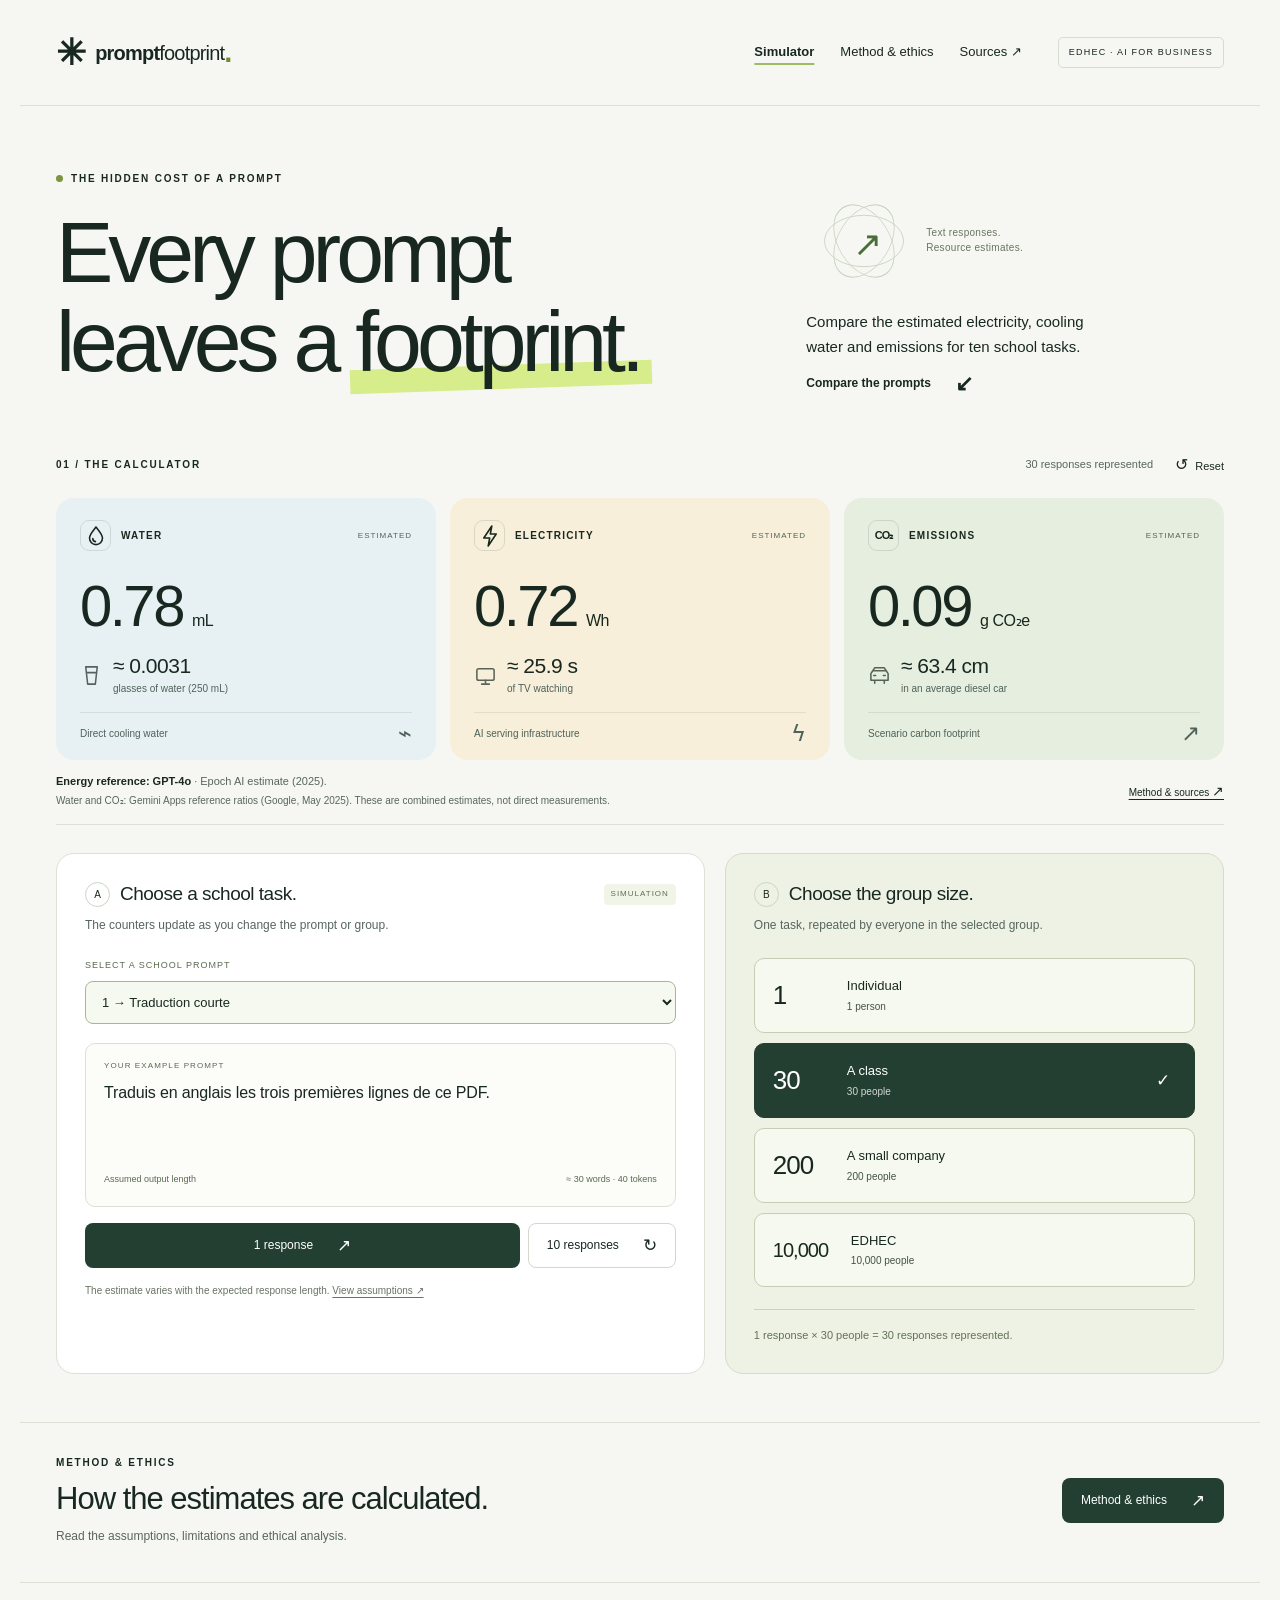
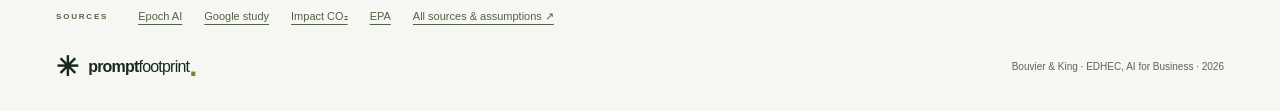
==== commit 6f36fa55: "Add EDHEC scale for 10,000 people" ====
--- a/index.html
+++ b/index.html
@@ -7,9 +7,9 @@
   <meta name="description" content="Explore the estimated water, electricity and carbon footprint of AI prompts. An AI ethics project by Bouvier & King, with sources and assumptions.">
   <title>The Hidden Cost of a Prompt — Bouvier & King</title>
   <link rel="icon" href="favicon.svg" type="image/svg+xml">
-  <link rel="stylesheet" href="styles.css?v=4">
-  <script src="model.js?v=4" defer></script>
-  <script src="app.js?v=4" defer></script>
+  <link rel="stylesheet" href="styles.css?v=5">
+  <script src="model.js?v=5" defer></script>
+  <script src="app.js?v=5" defer></script>
 </head>
 <body>
   <a class="skip-link" href="#experiment">Skip to the experiment</a>
@@ -58,6 +58,7 @@
             <button class="group-option" type="button" data-people="1" aria-pressed="false"><span class="group-number">1</span><span class="group-label"><strong>Individual</strong><span>1 person</span></span><span class="group-check" aria-hidden="true">✓</span></button>
             <button class="group-option selected" type="button" data-people="30" aria-pressed="true"><span class="group-number">30</span><span class="group-label"><strong>A class</strong><span>30 people</span></span><span class="group-check" aria-hidden="true">✓</span></button>
             <button class="group-option" type="button" data-people="200" aria-pressed="false"><span class="group-number">200</span><span class="group-label"><strong>A small company</strong><span>200 people</span></span><span class="group-check" aria-hidden="true">✓</span></button>
+            <button class="group-option" type="button" data-people="10000" aria-pressed="false"><span class="group-number">10,000</span><span class="group-label"><strong>EDHEC</strong><span>10,000 people</span></span><span class="group-check" aria-hidden="true">✓</span></button>
           </div>
           <p class="scale-note" id="scale-summary">Your counters show the estimated total for 30 people.</p>
         </aside>
--- a/styles.css
+++ b/styles.css
@@ -26,3 +26,5 @@
 /* Keep the data reference visible without adding another explanatory section. */
 .model-reference{display:flex;align-items:center;justify-content:space-between;gap:24px;margin:12px 0 28px;padding:0 0 14px;border-bottom:1px solid var(--line)}.model-reference p{font-size:11px;line-height:1.8;color:var(--muted);margin:0}.model-reference strong{color:var(--ink);font-weight:700}.model-reference p>span{display:block;font-size:10px}.model-reference>a{font-size:10px;white-space:nowrap;text-underline-offset:3px}.model-reference>a>span{font-size:14px}
 @media(max-width:600px){.model-reference{align-items:flex-start;flex-direction:column;gap:7px;margin:12px 0 22px;padding-bottom:14px}.model-reference p{font-size:10px}.model-reference p>span{font-size:9px;line-height:1.8}.model-reference>a{font-size:9px}}
+
+.group-option[data-people="10000"] .group-number{font-size:20px;letter-spacing:-1px;min-width:62px;white-space:nowrap}
